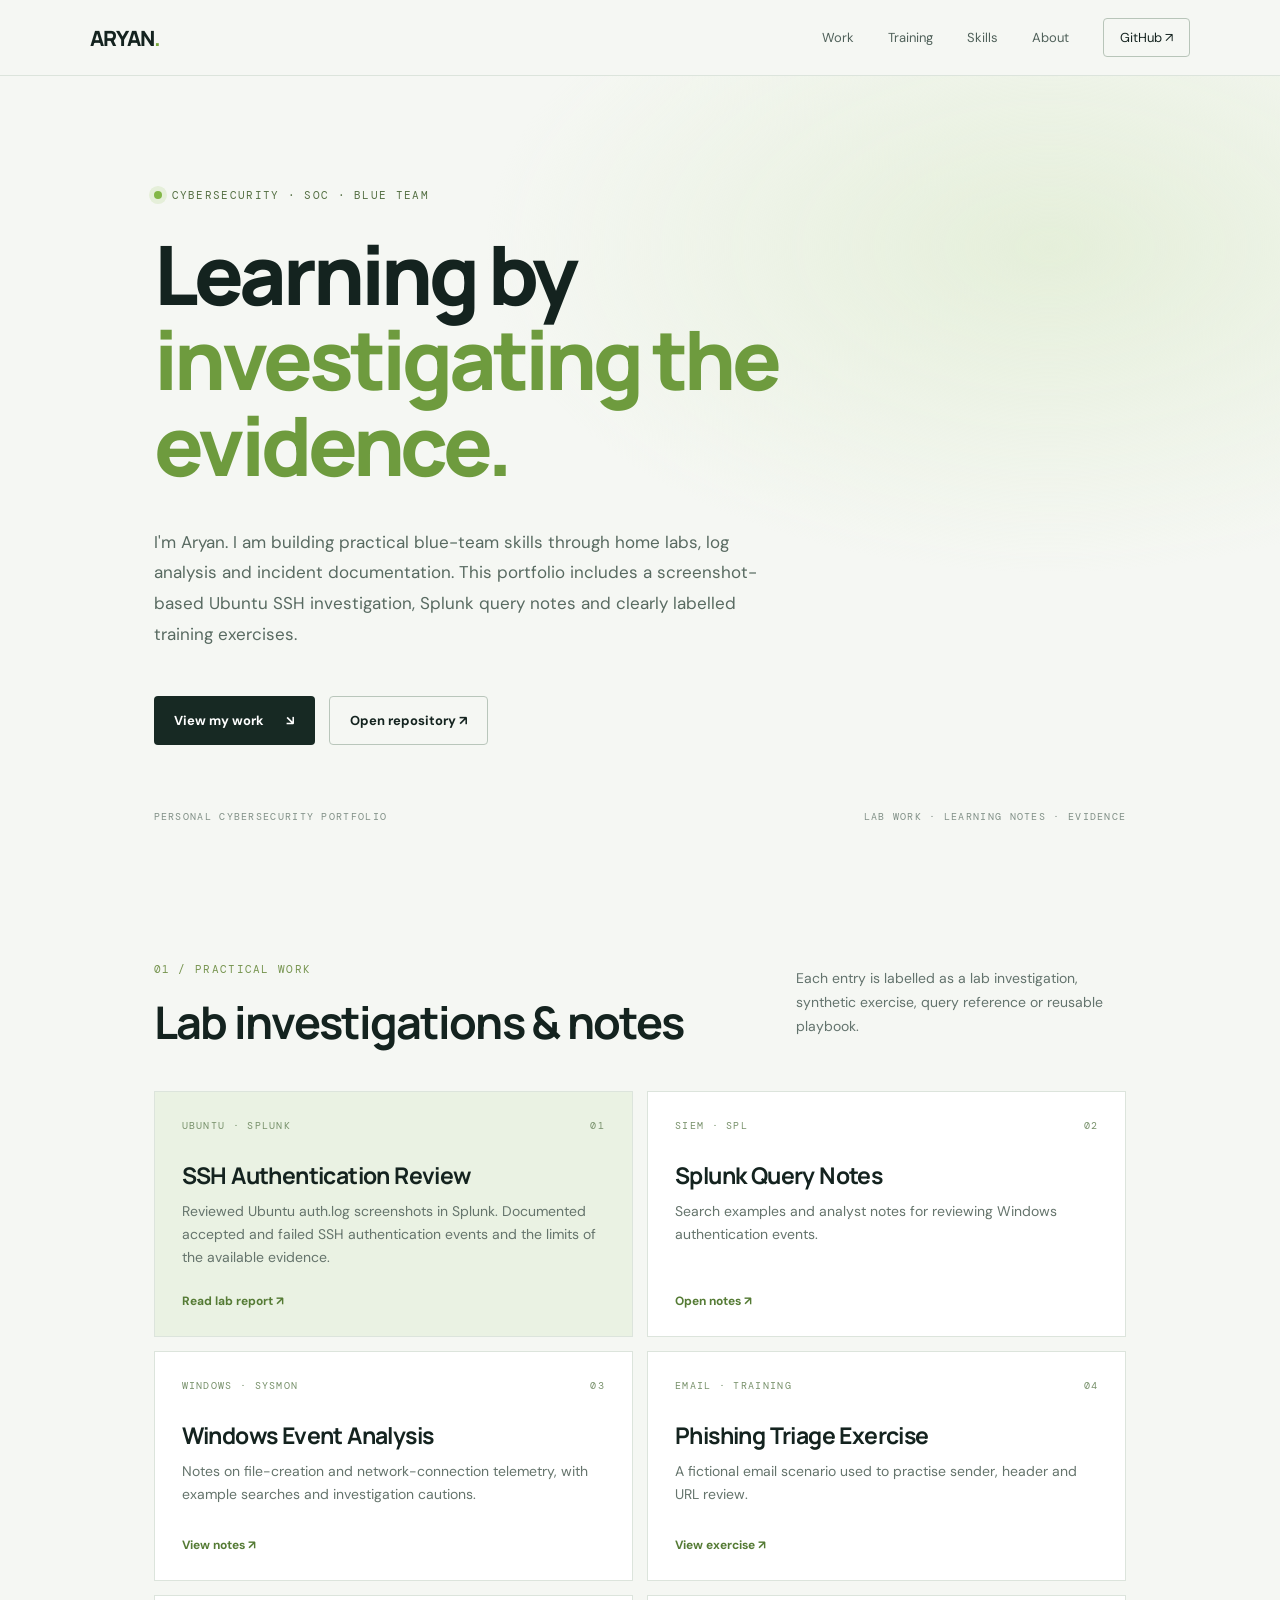
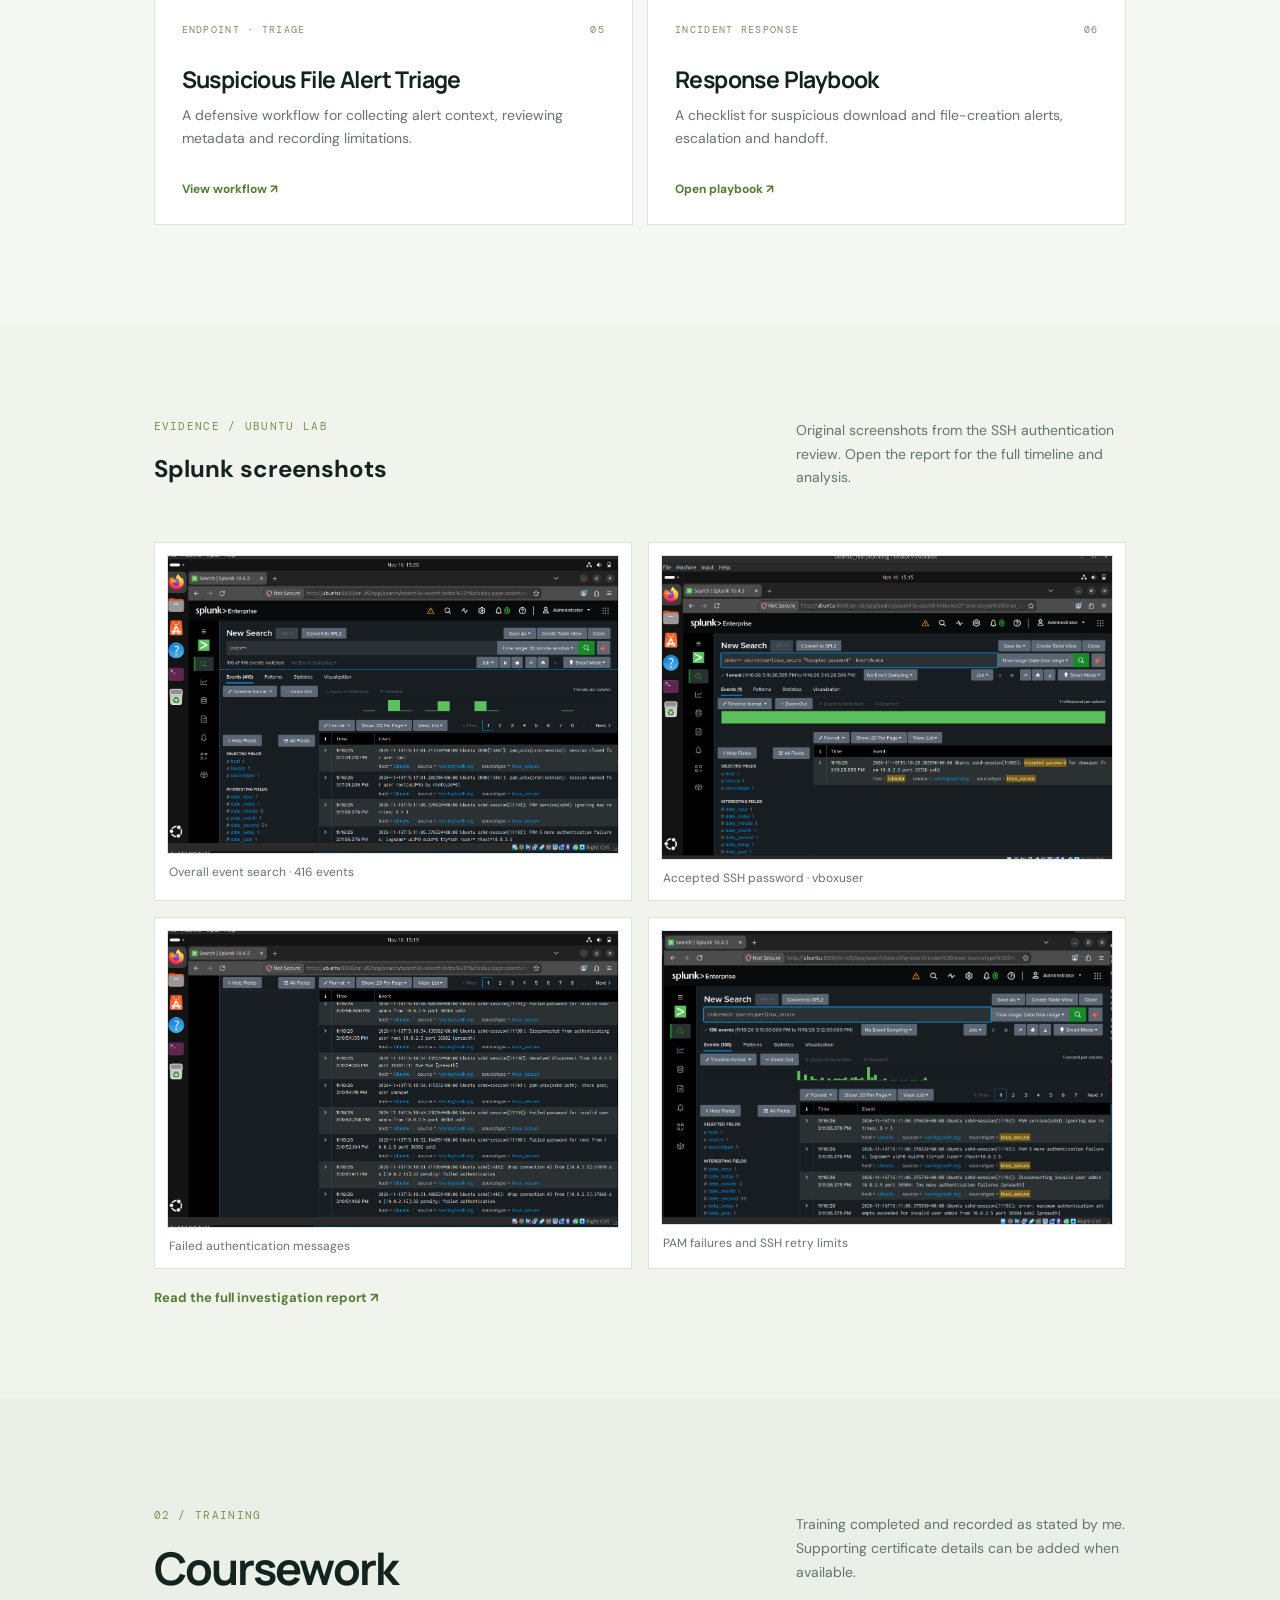
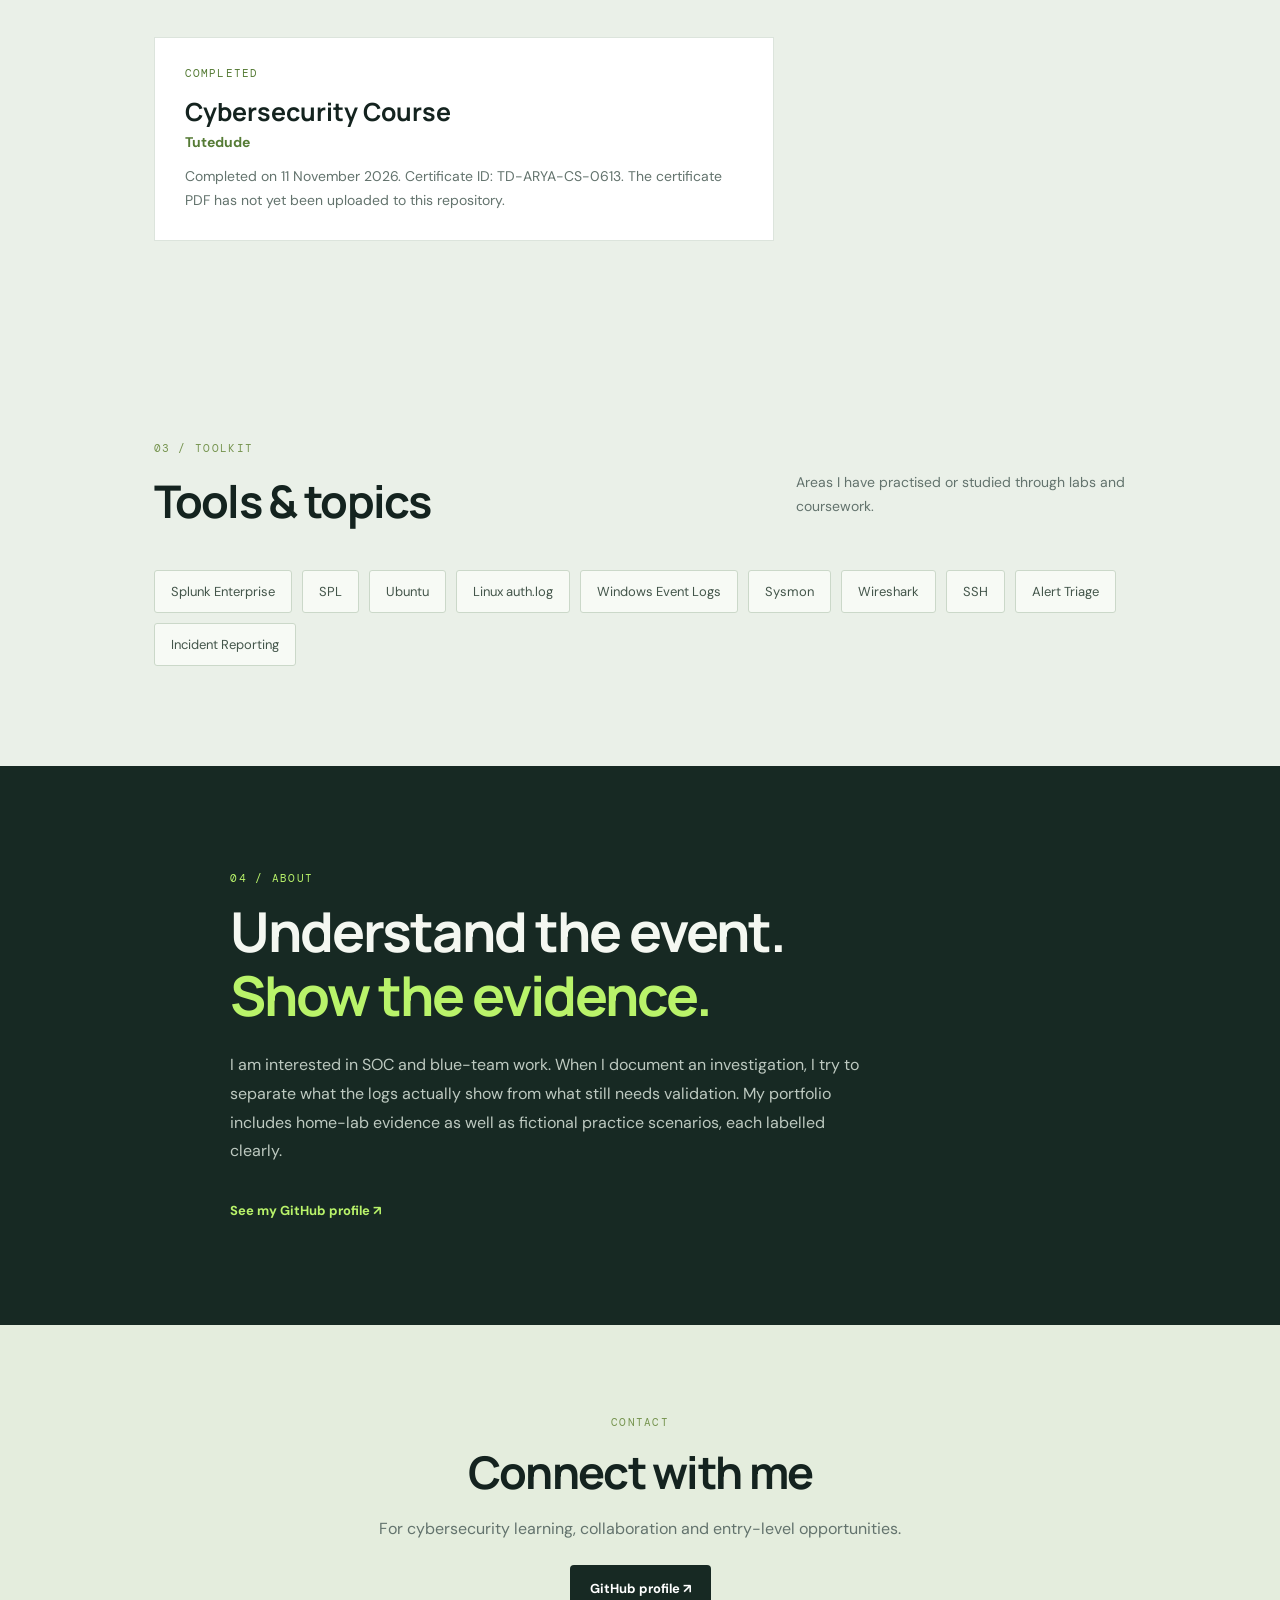
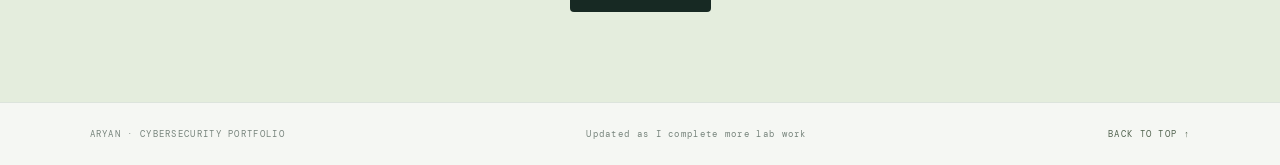
==== index.html @ 133bcec1 "Add Tutedude certificate completion date and ID to portfolio" ====
<!doctype html>
<html lang="en">
<head>
  <meta charset="utf-8">
  <meta name="viewport" content="width=device-width, initial-scale=1">
  <meta name="description" content="Aryan's cybersecurity portfolio: SOC lab investigations, Splunk, Ubuntu authentication logs, Windows event analysis and incident response notes.">
  <title>Aryan | Cybersecurity & SOC Portfolio</title>
  <link rel="stylesheet" href="styles.css">
</head>
<body>
  <header class="topbar">
    <a class="brand" href="#home">ARYAN<span>.</span></a>
    <nav aria-label="Main navigation">
      <a href="#work">Work</a>
      <a href="#training">Training</a>
      <a href="#skills">Skills</a>
      <a href="#about">About</a>
      <a class="nav-cta" href="https://github.com/sokhendearyan85-crypto">GitHub ↗</a>
    </nav>
  </header>
  <main>
    <section class="hero" id="home">
      <div class="eyebrow"><span class="pulse"></span> CYBERSECURITY · SOC · BLUE TEAM</div>
      <h1>Learning by<br><em>investigating the evidence.</em></h1>
      <p class="intro">I'm Aryan. I am building practical blue-team skills through home labs, log analysis and incident documentation. This portfolio includes a screenshot-based Ubuntu SSH investigation, Splunk query notes and clearly labelled training exercises.</p>
      <div class="actions">
        <a class="button primary" href="#work">View my work <span>↘</span></a>
        <a class="button secondary" href="https://github.com/sokhendearyan85-crypto/SOC-Analyst-Portfolio">Open repository ↗</a>
      </div>
      <div class="hero-foot"><span>PERSONAL CYBERSECURITY PORTFOLIO</span><span>LAB WORK · LEARNING NOTES · EVIDENCE</span></div>
    </section>

    <section class="section" id="work">
      <div class="section-head"><div><div class="kicker">01 / PRACTICAL WORK</div><h2>Lab investigations & notes</h2></div><p>Each entry is labelled as a lab investigation, synthetic exercise, query reference or reusable playbook.</p></div>
      <div class="project-grid">
        <a class="project featured" href="https://github.com/sokhendearyan85-crypto/SOC-Analyst-Portfolio/blob/main/incident-reports/ubuntu-ssh-authentication-review.md">
          <div class="project-meta"><span>UBUNTU · SPLUNK</span><span>01</span></div>
          <h3>SSH Authentication Review</h3>
          <p>Reviewed Ubuntu auth.log screenshots in Splunk. Documented accepted and failed SSH authentication events and the limits of the available evidence.</p>
          <span class="project-link">Read lab report ↗</span>
        </a>
        <a class="project" href="https://github.com/sokhendearyan85-crypto/SOC-Analyst-Portfolio/tree/main/splunk-investigations">
          <div class="project-meta"><span>SIEM · SPL</span><span>02</span></div>
          <h3>Splunk Query Notes</h3>
          <p>Search examples and analyst notes for reviewing Windows authentication events.</p>
          <span class="project-link">Open notes ↗</span>
        </a>
        <a class="project" href="https://github.com/sokhendearyan85-crypto/SOC-Analyst-Portfolio/tree/main/windows-event-analysis">
          <div class="project-meta"><span>WINDOWS · SYSMON</span><span>03</span></div>
          <h3>Windows Event Analysis</h3>
          <p>Notes on file-creation and network-connection telemetry, with example searches and investigation cautions.</p>
          <span class="project-link">View notes ↗</span>
        </a>
        <a class="project" href="https://github.com/sokhendearyan85-crypto/SOC-Analyst-Portfolio/tree/main/phishing-analysis">
          <div class="project-meta"><span>EMAIL · TRAINING</span><span>04</span></div>
          <h3>Phishing Triage Exercise</h3>
          <p>A fictional email scenario used to practise sender, header and URL review.</p>
          <span class="project-link">View exercise ↗</span>
        </a>
        <a class="project" href="https://github.com/sokhendearyan85-crypto/SOC-Analyst-Portfolio/tree/main/malware-analysis">
          <div class="project-meta"><span>ENDPOINT · TRIAGE</span><span>05</span></div>
          <h3>Suspicious File Alert Triage</h3>
          <p>A defensive workflow for collecting alert context, reviewing metadata and recording limitations.</p>
          <span class="project-link">View workflow ↗</span>
        </a>
        <a class="project" href="https://github.com/sokhendearyan85-crypto/SOC-Analyst-Portfolio/tree/main/playbooks">
          <div class="project-meta"><span>INCIDENT RESPONSE</span><span>06</span></div>
          <h3>Response Playbook</h3>
          <p>A checklist for suspicious download and file-creation alerts, escalation and handoff.</p>
          <span class="project-link">Open playbook ↗</span>
        </a>
      </div>
    </section>


    <section class="evidence-section">
      <div class="section-head"><div><div class="kicker">EVIDENCE / UBUNTU LAB</div><h2>Splunk screenshots</h2></div><p>Original screenshots from the SSH authentication review. Open the report for the full timeline and analysis.</p></div>
      <div class="evidence-grid">
        <figure><img src="incident-reports/Accepted%281%29.png" alt="Splunk search showing 416 matching Ubuntu authentication events"><figcaption>Overall event search · 416 events</figcaption></figure>
        <figure><img src="incident-reports/Accepted_Pass.png" alt="Splunk result showing accepted SSH password for vboxuser"><figcaption>Accepted SSH password · vboxuser</figcaption></figure>
        <figure><img src="incident-reports/Rejected%281%29.png" alt="Splunk events showing failed SSH authentication attempts"><figcaption>Failed authentication messages</figcaption></figure>
        <figure><img src="incident-reports/Rejected_Pass.png" alt="Splunk results showing PAM failures and SSH retry-limit messages"><figcaption>PAM failures and SSH retry limits</figcaption></figure>
      </div>
      <p class="evidence-note"><a href="https://github.com/sokhendearyan85-crypto/SOC-Analyst-Portfolio/blob/main/incident-reports/ubuntu-ssh-authentication-review.md">Read the full investigation report ↗</a></p>
    </section>
    <section class="skills-section" id="training">
      <div class="section-head"><div><div class="kicker">02 / TRAINING</div><h2>Coursework</h2></div><p>Training completed and recorded as stated by me. Supporting certificate details can be added when available.</p></div>
      <div class="training-card">
        <div class="training-label">COMPLETED</div>
        <h3>Cybersecurity Course</h3>
        <p class="training-provider">Tutedude</p>
        <p>Completed on 11 November 2026. Certificate ID: TD-ARYA-CS-0613. The certificate PDF has not yet been uploaded to this repository.</p>
      </div>
    </section>

    <section class="skills-section" id="skills">
      <div class="section-head"><div><div class="kicker">03 / TOOLKIT</div><h2>Tools & topics</h2></div><p>Areas I have practised or studied through labs and coursework.</p></div>
      <div class="skill-list"><span>Splunk Enterprise</span><span>SPL</span><span>Ubuntu</span><span>Linux auth.log</span><span>Windows Event Logs</span><span>Sysmon</span><span>Wireshark</span><span>SSH</span><span>Alert Triage</span><span>Incident Reporting</span></div>
    </section>

    <section class="about" id="about">
      <div class="kicker">04 / ABOUT</div>
      <h2>Understand the event.<br><em>Show the evidence.</em></h2>
      <p>I am interested in SOC and blue-team work. When I document an investigation, I try to separate what the logs actually show from what still needs validation. My portfolio includes home-lab evidence as well as fictional practice scenarios, each labelled clearly.</p>
      <a class="text-link" href="https://github.com/sokhendearyan85-crypto">See my GitHub profile ↗</a>
    </section>
    <section class="contact">
      <div class="kicker">CONTACT</div>
      <h2>Connect with me</h2>
      <p>For cybersecurity learning, collaboration and entry-level opportunities.</p>
      <a class="button primary" href="https://github.com/sokhendearyan85-crypto">GitHub profile ↗</a>
    </section>
  </main>
  <footer><span>ARYAN · CYBERSECURITY PORTFOLIO</span><span>Updated as I complete more lab work</span><a href="#home">BACK TO TOP ↑</a></footer>
</body>
</html>
---- styles.css ----
@import url('https://fonts.googleapis.com/css2?family=DM+Mono:wght@400;500&family=DM+Sans:wght@400;500;600;700&family=Manrope:wght@400;500;600;700;800&display=swap');
:root{--ink:#14231f;--muted:#63736d;--paper:#f5f7f3;--green:#b9f36a;--line:#dce4dc;--dark:#172923}
*{box-sizing:border-box}html{scroll-behavior:smooth}body{margin:0;background:var(--paper);color:var(--ink);font-family:'DM Sans',sans-serif}a{color:inherit;text-decoration:none}.topbar{height:76px;padding:0 7vw;display:flex;align-items:center;justify-content:space-between;border-bottom:1px solid var(--line)}.brand{font:800 21px Manrope,sans-serif;letter-spacing:-1px}.brand span{color:#79a93e}.topbar nav{display:flex;align-items:center;gap:34px;font-size:13px;color:#50615a}.topbar nav a:hover,.text-link:hover{color:#67952e}.nav-cta{border:1px solid #b8c5b9;padding:10px 16px;border-radius:4px;color:var(--ink)!important}.hero{padding:112px 12vw 30px;min-height:590px;background:radial-gradient(ellipse at 82% 22%,#e5efda 0,transparent 38%),var(--paper);display:flex;flex-direction:column;align-items:flex-start}.eyebrow,.kicker,.hero-foot,.project-meta,footer{font:11px 'DM Mono',monospace;letter-spacing:1.3px}.eyebrow{display:flex;align-items:center;gap:10px;color:#557044}.pulse{width:8px;height:8px;border-radius:50%;background:#83b747;box-shadow:0 0 0 5px #e5efd9}.hero h1{font:800 clamp(46px,7vw,82px)/1.04 Manrope,sans-serif;letter-spacing:-4px;margin:30px 0 22px;max-width:900px}.hero h1 em,.about h2 em{font-style:normal;color:#6e9b3e}.intro{max-width:630px;font-size:17px;line-height:1.8;color:#586a61}.actions{display:flex;gap:14px;margin-top:30px}.button{display:inline-flex;gap:22px;align-items:center;padding:15px 20px;border-radius:4px;font-size:13px;font-weight:700}.primary{background:var(--dark);color:white}.primary:hover{background:#2a4439}.secondary{border:1px solid #b9c6bb}.hero-foot{width:100%;margin-top:auto;padding-top:65px;display:flex;justify-content:space-between;color:#819087;font-size:10px}.section,.skills-section{padding:100px 12vw}.section-head{display:flex;justify-content:space-between;align-items:end;gap:40px;margin-bottom:38px}.kicker{color:#76944f;margin-bottom:15px}.section h2,.skills-section h2,.contact h2{font:700 clamp(30px,4vw,45px) Manrope,sans-serif;letter-spacing:-1.7px;margin:0}.section-head>p{max-width:330px;color:var(--muted);line-height:1.7;font-size:14px}.project-grid{display:grid;grid-template-columns:repeat(2,minmax(0,1fr));gap:14px}.project{min-height:230px;padding:27px;background:#fff;border:1px solid var(--line);display:flex;flex-direction:column;transition:transform .2s,border-color .2s}.project:hover{transform:translateY(-4px);border-color:#a8c48e}.project.featured{background:#eaf2e3}.project-meta{display:flex;justify-content:space-between;color:#78916b;font-size:10px}.project h3{font:700 23px Manrope,sans-serif;letter-spacing:-.6px;margin:27px 0 9px}.project p{font-size:14px;line-height:1.65;color:#65746c;max-width:450px;margin:0 0 24px}.project-link{margin-top:auto;font-size:12px;font-weight:700;color:#557b35}.skills-section{background:#eaf0e8}.skill-list{display:flex;flex-wrap:wrap;gap:10px;margin-top:35px}.skill-list span{padding:12px 16px;border:1px solid #cbd8c9;border-radius:3px;background:#f7faf5;font-size:13px;color:#43554a}.about{padding:105px 18vw;background:var(--dark);color:#f4f7f1}.about .kicker{color:var(--green)}.about h2{font:700 clamp(34px,5vw,55px)/1.15 Manrope,sans-serif;letter-spacing:-2px;margin:0 0 24px}.about h2 em{color:var(--green)}.about p{max-width:650px;color:#bdc9c0;font-size:16px;line-height:1.8}.text-link{display:inline-block;margin-top:20px;color:var(--green);font-size:13px;font-weight:700}.contact{text-align:center;padding:90px 20px;background:#e4eddd}.contact p{color:var(--muted);margin:15px 0 26px}.contact .kicker{margin-bottom:12px}footer{padding:25px 7vw;display:flex;justify-content:space-between;color:#77847c;font-size:9px;border-top:1px solid var(--line)}footer a{color:#52634f}@media(max-width:700px){.topbar{padding:0 5vw}.topbar nav{gap:13px;font-size:11px}.topbar nav a:nth-child(2),.topbar nav a:nth-child(3){display:none}.hero{padding:85px 7vw 25px;min-height:600px}.hero h1{letter-spacing:-2px}.intro{font-size:15px}.hero-foot{font-size:8px;gap:12px}.section,.skills-section{padding:75px 7vw}.section-head{display:block}.section-head>p{margin-top:15px}.project-grid{grid-template-columns:1fr}.about{padding:80px 8vw}footer{padding:22px 5vw;gap:12px;flex-wrap:wrap}}
/* Training card */
.training-card{max-width:620px;background:#fff;border:1px solid var(--line);padding:28px 30px;margin-top:32px}.training-label{font:11px 'DM Mono',monospace;letter-spacing:1.2px;color:#557b35}.training-card h3{font:700 25px Manrope,sans-serif;margin:14px 0 4px}.training-provider{font-size:14px;font-weight:700;color:#557b35;margin:0 0 14px}.training-card p:last-child{font-size:14px;line-height:1.7;color:var(--muted);margin-bottom:0}

.evidence-section{padding:80px 12vw;background:#f0f4ed}.evidence-grid{display:grid;grid-template-columns:repeat(2,minmax(0,1fr));gap:16px}.evidence-grid figure{margin:0;padding:12px;background:#fff;border:1px solid var(--line)}.evidence-grid img{display:block;width:100%;height:auto;border:1px solid #e1e5df}.evidence-grid figcaption{font-size:12px;color:var(--muted);padding:10px 2px 2px}.evidence-note{margin-top:20px;font-size:13px;font-weight:700;color:#557b35}.evidence-note a:hover{text-decoration:underline}@media(max-width:700px){.evidence-section{padding:70px 7vw}.evidence-grid{grid-template-columns:1fr}}
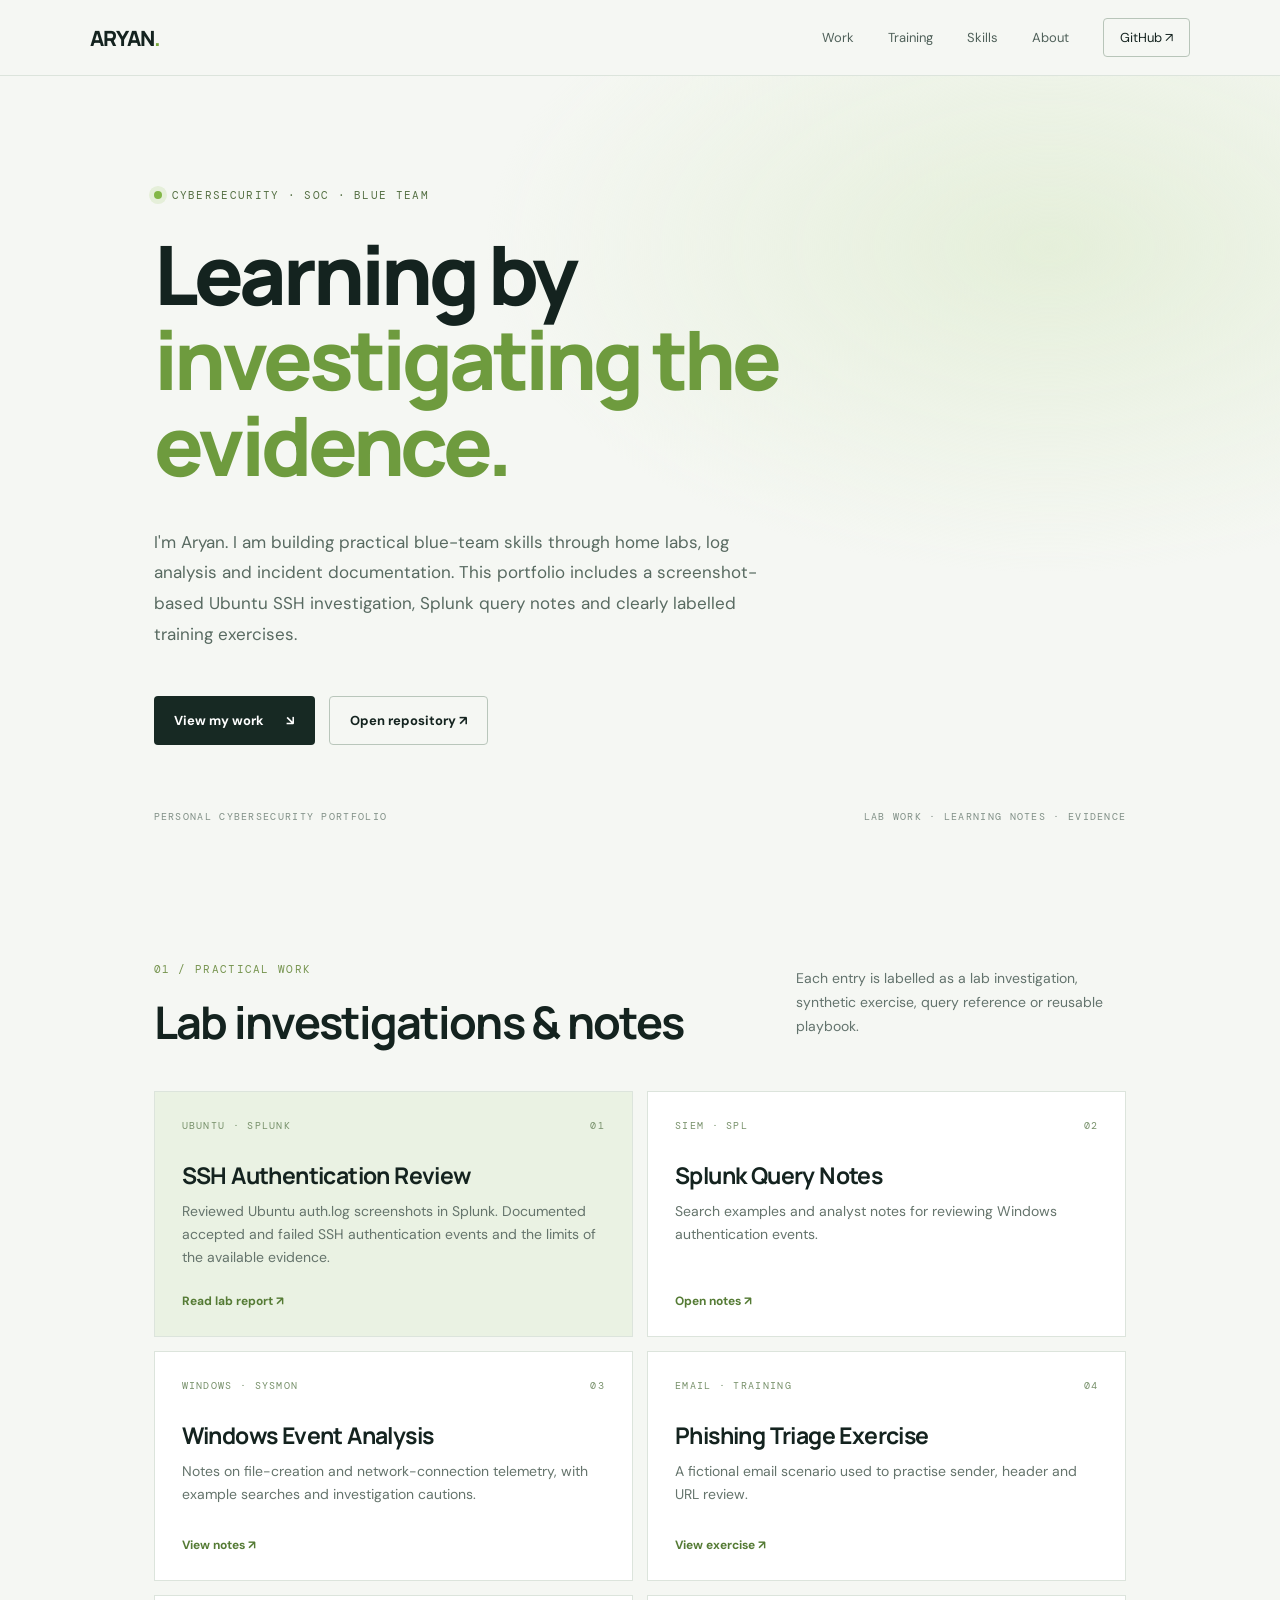
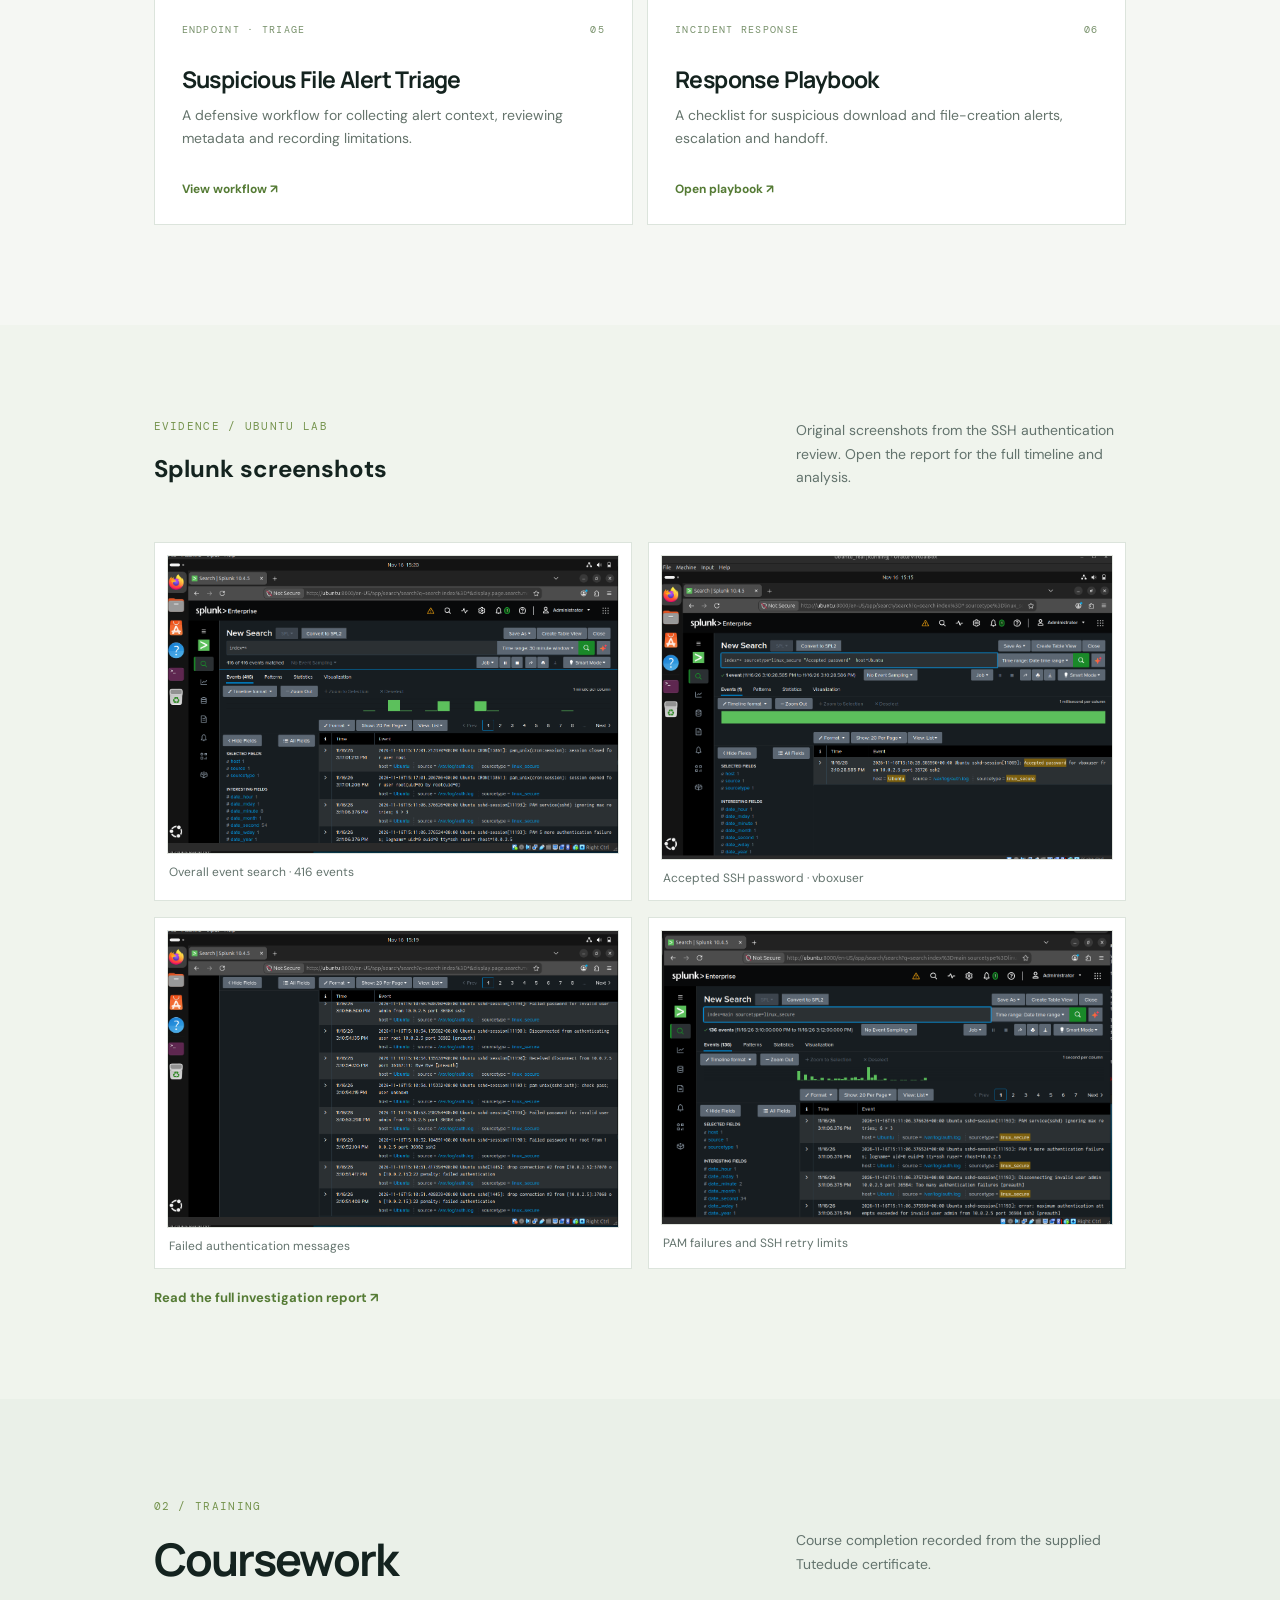
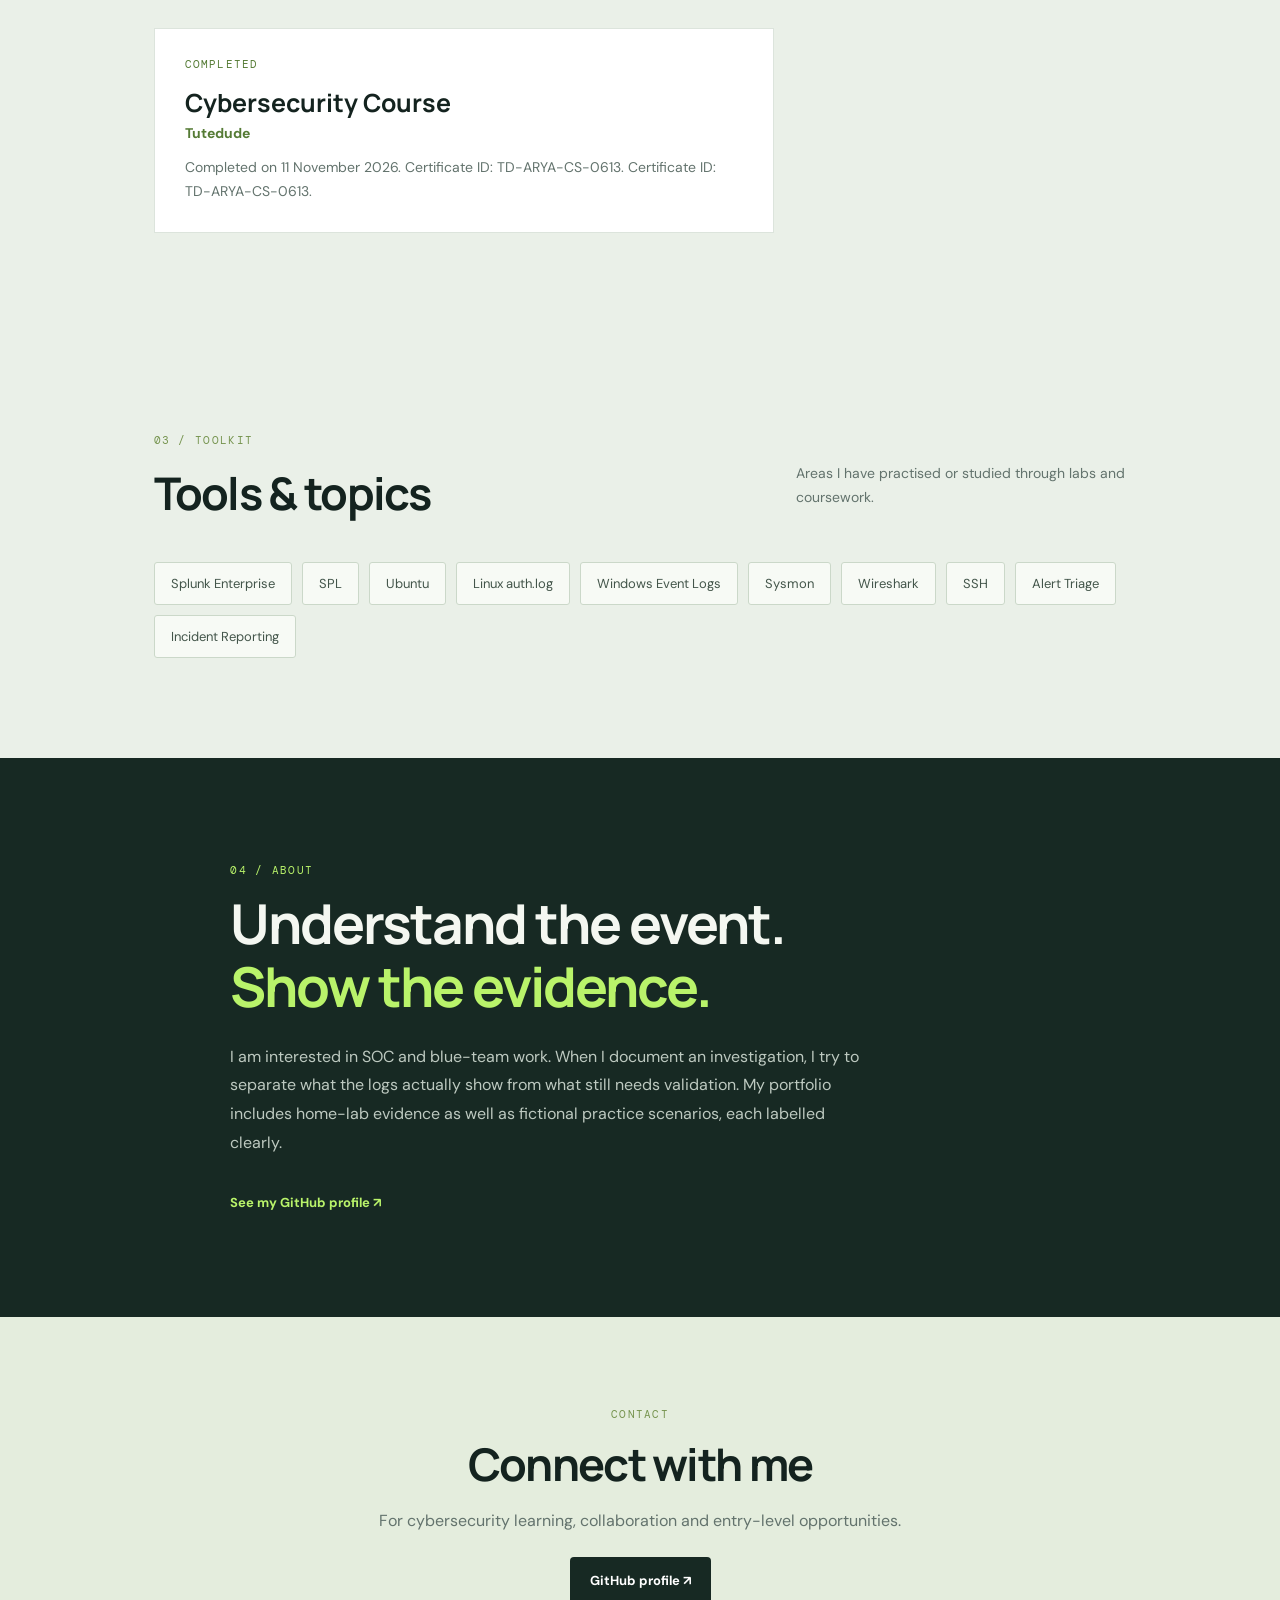
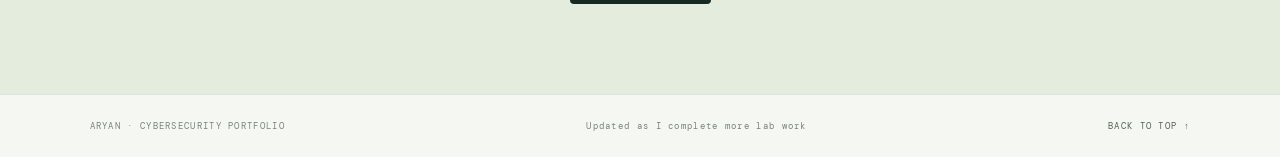
==== commit f340ea02: "Update portfolio training certificate details" ====
--- a/index.html
+++ b/index.html
@@ -84,12 +84,12 @@
       <p class="evidence-note"><a href="https://github.com/sokhendearyan85-crypto/SOC-Analyst-Portfolio/blob/main/incident-reports/ubuntu-ssh-authentication-review.md">Read the full investigation report ↗</a></p>
     </section>
     <section class="skills-section" id="training">
-      <div class="section-head"><div><div class="kicker">02 / TRAINING</div><h2>Coursework</h2></div><p>Training completed and recorded as stated by me. Supporting certificate details can be added when available.</p></div>
+      <div class="section-head"><div><div class="kicker">02 / TRAINING</div><h2>Coursework</h2></div><p>Course completion recorded from the supplied Tutedude certificate.</p></div>
       <div class="training-card">
         <div class="training-label">COMPLETED</div>
         <h3>Cybersecurity Course</h3>
         <p class="training-provider">Tutedude</p>
-        <p>Completed on 11 November 2026. Certificate ID: TD-ARYA-CS-0613. The certificate PDF has not yet been uploaded to this repository.</p>
+        <p>Completed on 11 November 2026. Certificate ID: TD-ARYA-CS-0613. Certificate ID: TD-ARYA-CS-0613.</p>
       </div>
     </section>
 
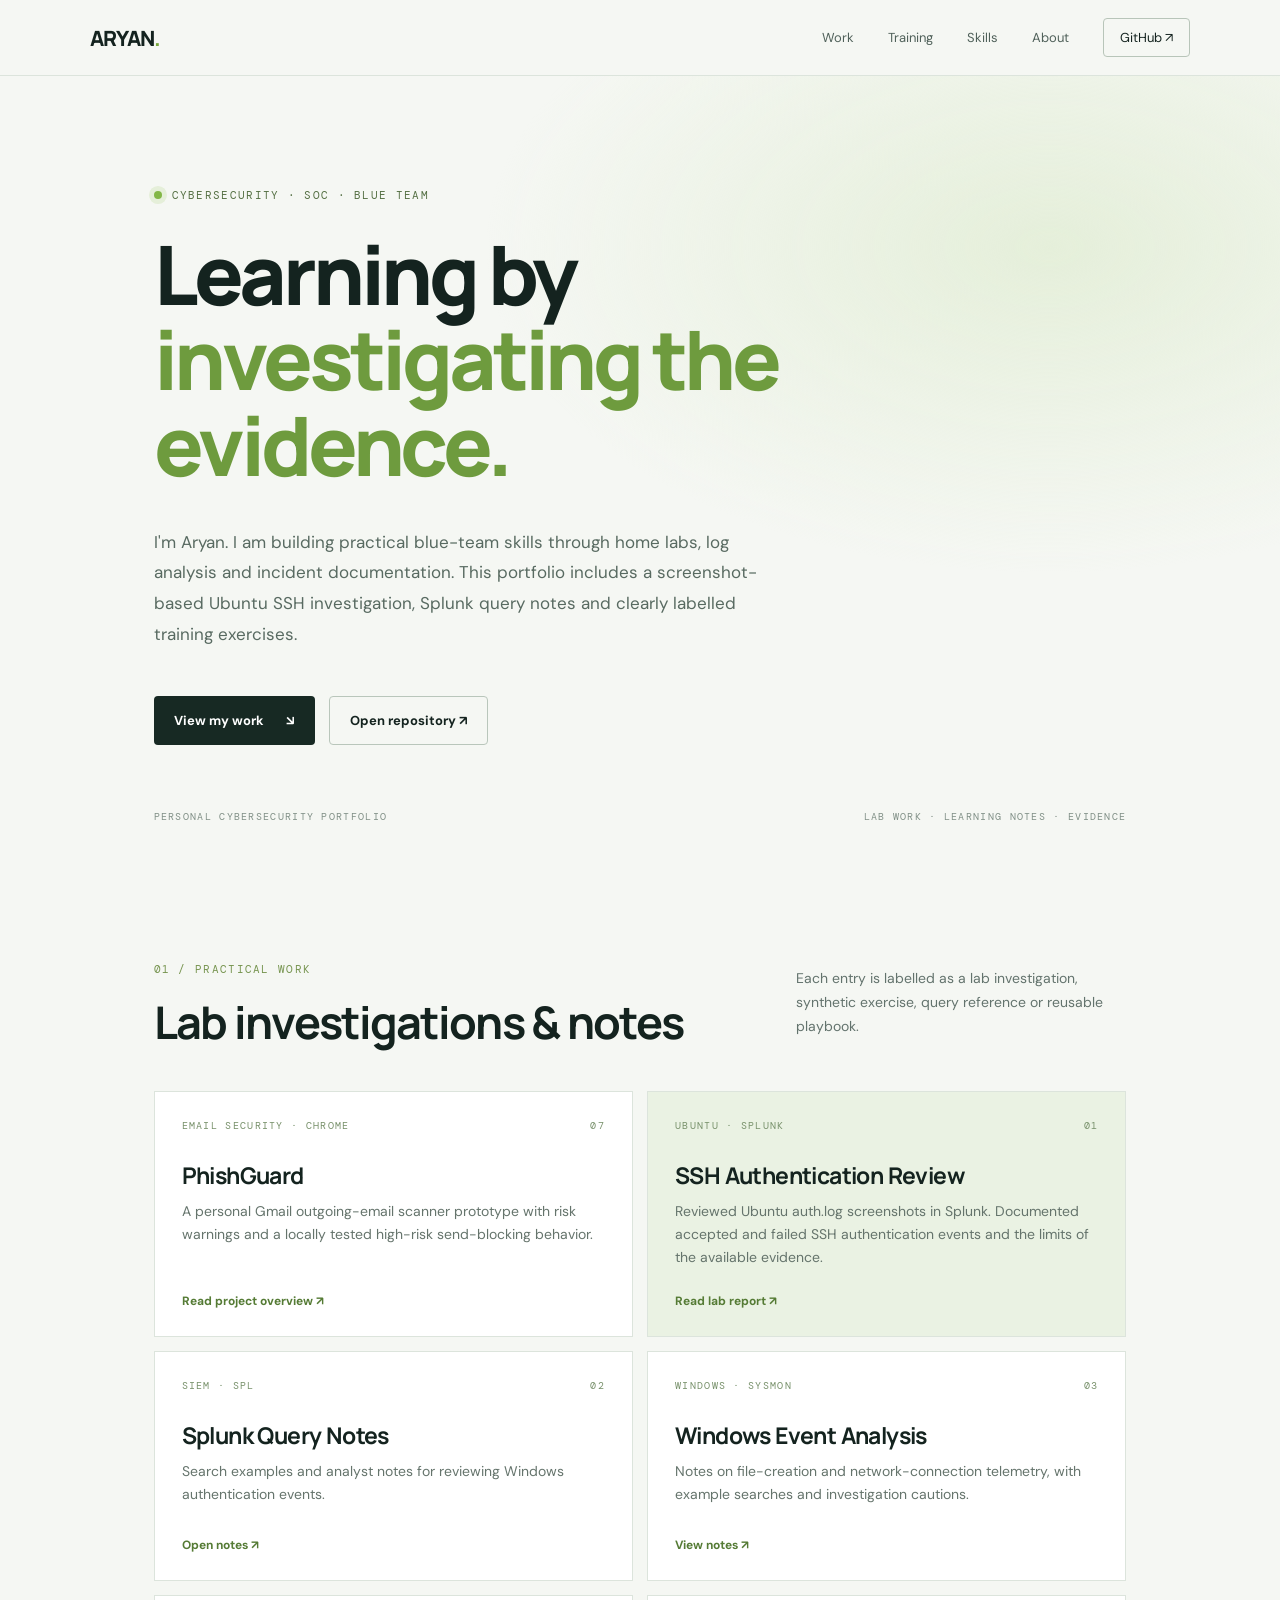
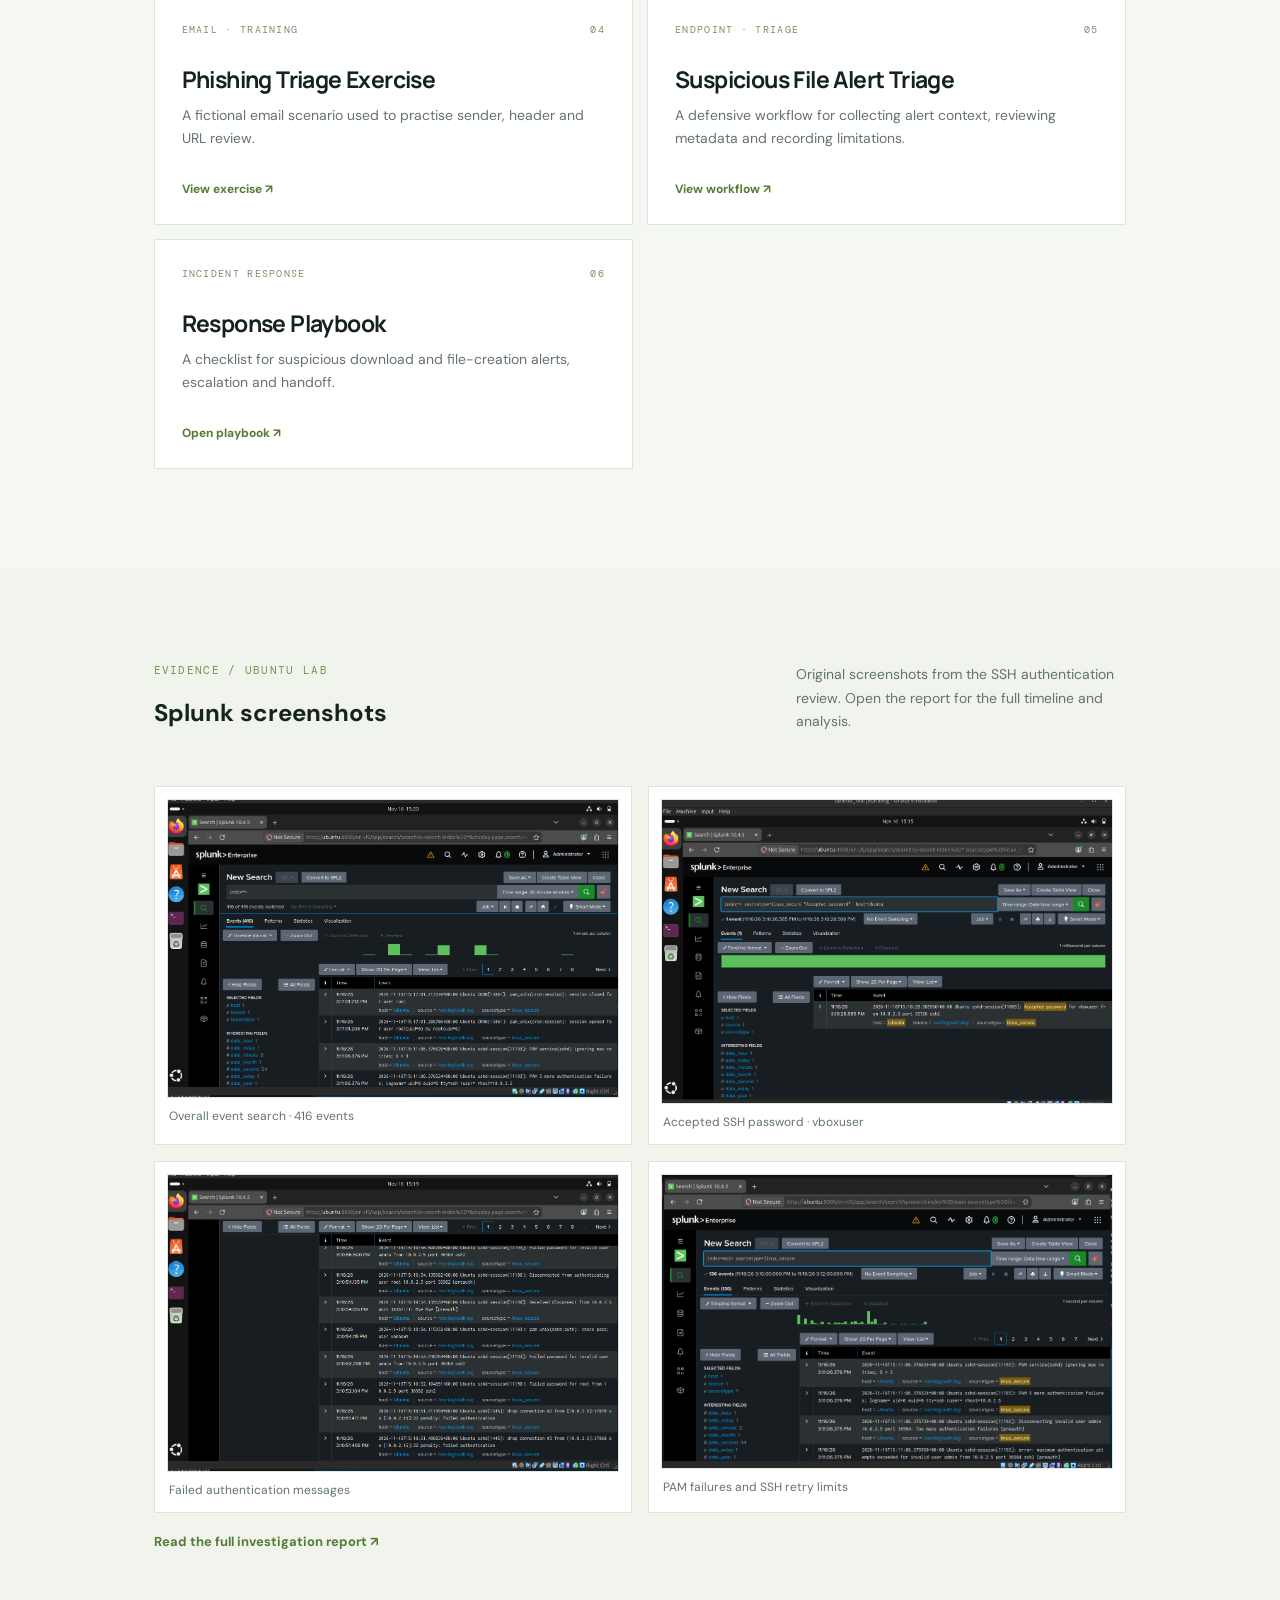
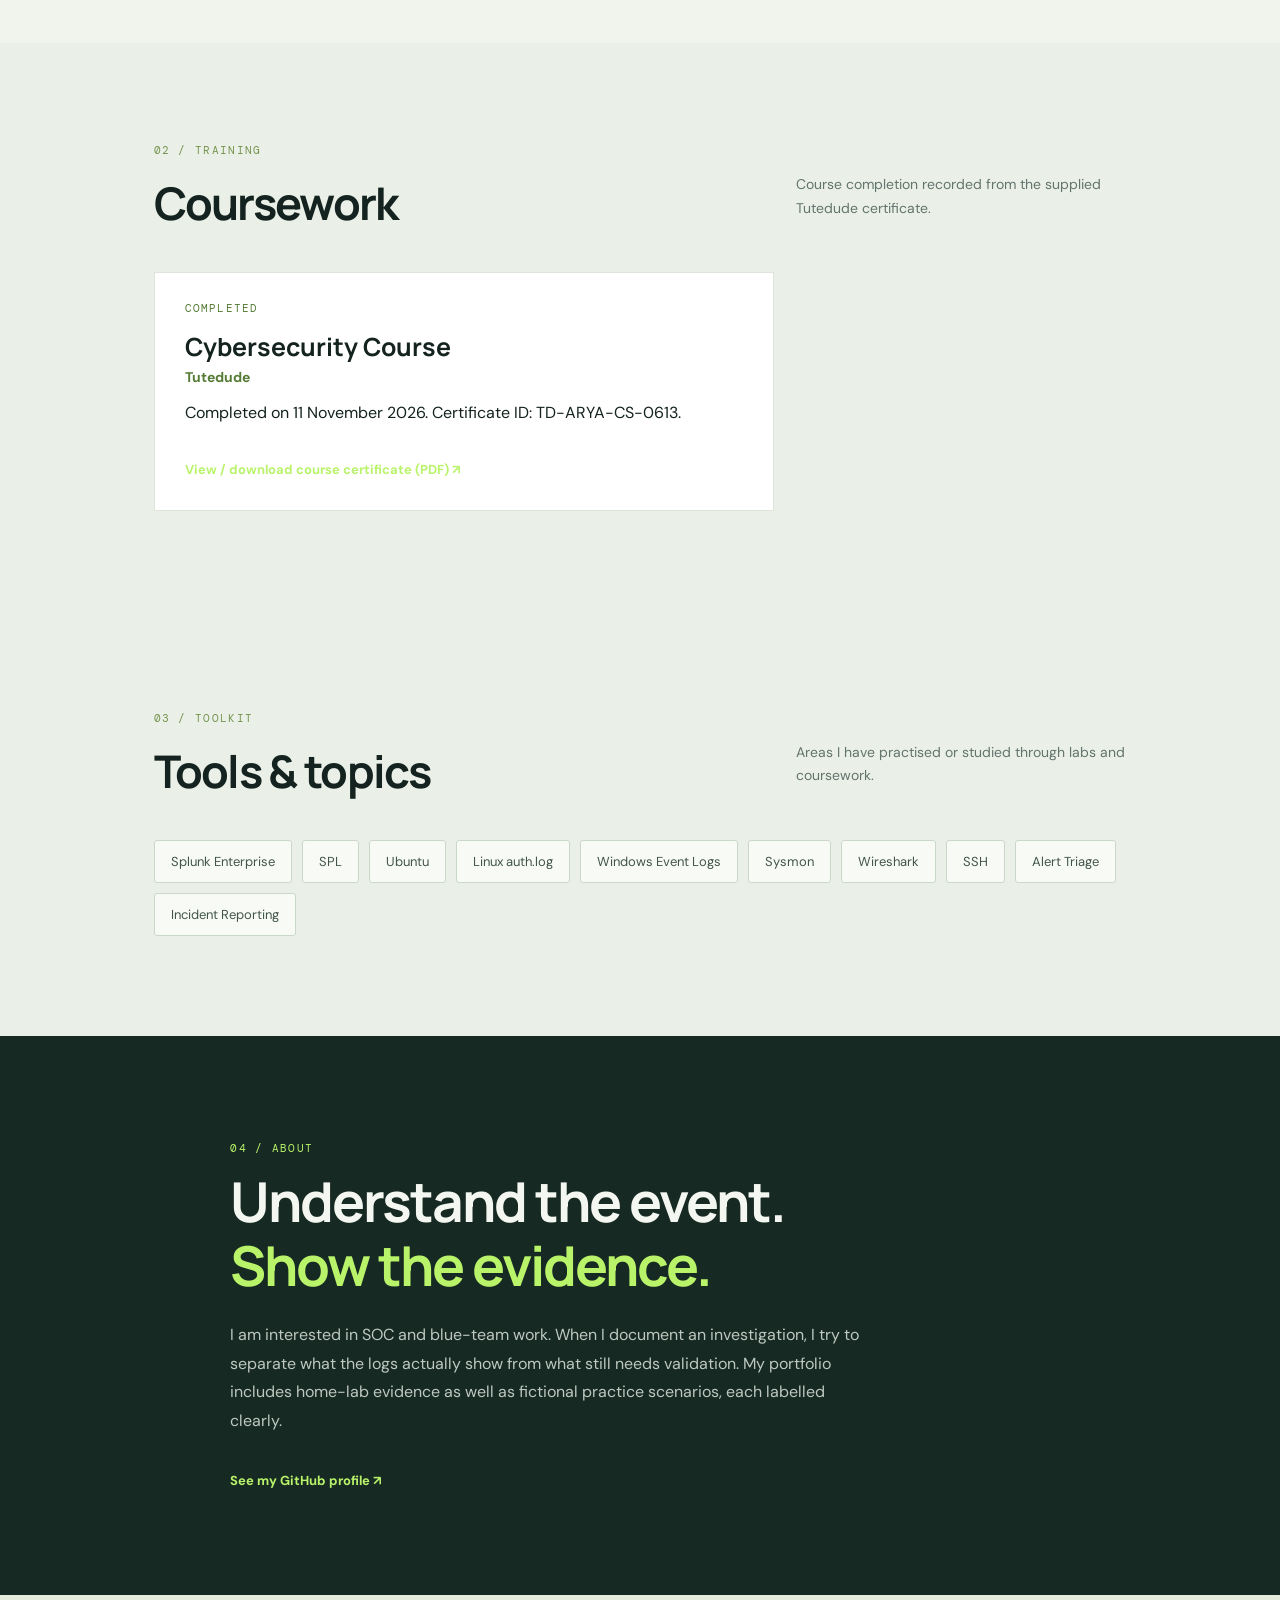
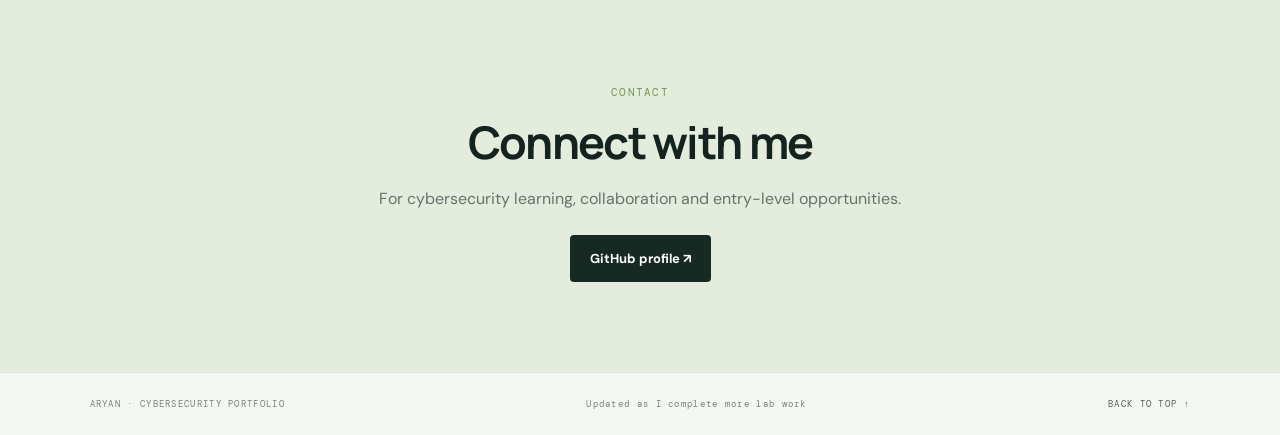
==== commit d590f691: "Polish portfolio project cards and certificate link" ====
--- a/index.html
+++ b/index.html
@@ -33,6 +33,12 @@
     <section class="section" id="work">
       <div class="section-head"><div><div class="kicker">01 / PRACTICAL WORK</div><h2>Lab investigations & notes</h2></div><p>Each entry is labelled as a lab investigation, synthetic exercise, query reference or reusable playbook.</p></div>
       <div class="project-grid">
+        <a class="project" href="https://github.com/sokhendearyan85-crypto/SOC-Analyst-Portfolio/tree/main/phishguard">
+          <div class="project-meta"><span>EMAIL SECURITY · CHROME</span><span>07</span></div>
+          <h3>PhishGuard</h3>
+          <p>A personal Gmail outgoing-email scanner prototype with risk warnings and a locally tested high-risk send-blocking behavior.</p>
+          <span class="project-link">Read project overview ↗</span>
+        </a>
         <a class="project featured" href="https://github.com/sokhendearyan85-crypto/SOC-Analyst-Portfolio/blob/main/incident-reports/ubuntu-ssh-authentication-review.md">
           <div class="project-meta"><span>UBUNTU · SPLUNK</span><span>01</span></div>
           <h3>SSH Authentication Review</h3>
@@ -89,7 +95,8 @@
         <div class="training-label">COMPLETED</div>
         <h3>Cybersecurity Course</h3>
         <p class="training-provider">Tutedude</p>
-        <p>Completed on 11 November 2026. Certificate ID: TD-ARYA-CS-0613. Certificate ID: TD-ARYA-CS-0613.</p>
+        <p>Completed on 11 November 2026. Certificate ID: TD-ARYA-CS-0613.</p>
+        <p><a class="text-link" href="training/certificate_TD-ARYA-CS-0613.pdf">View / download course certificate (PDF) ↗</a></p>
       </div>
     </section>
 
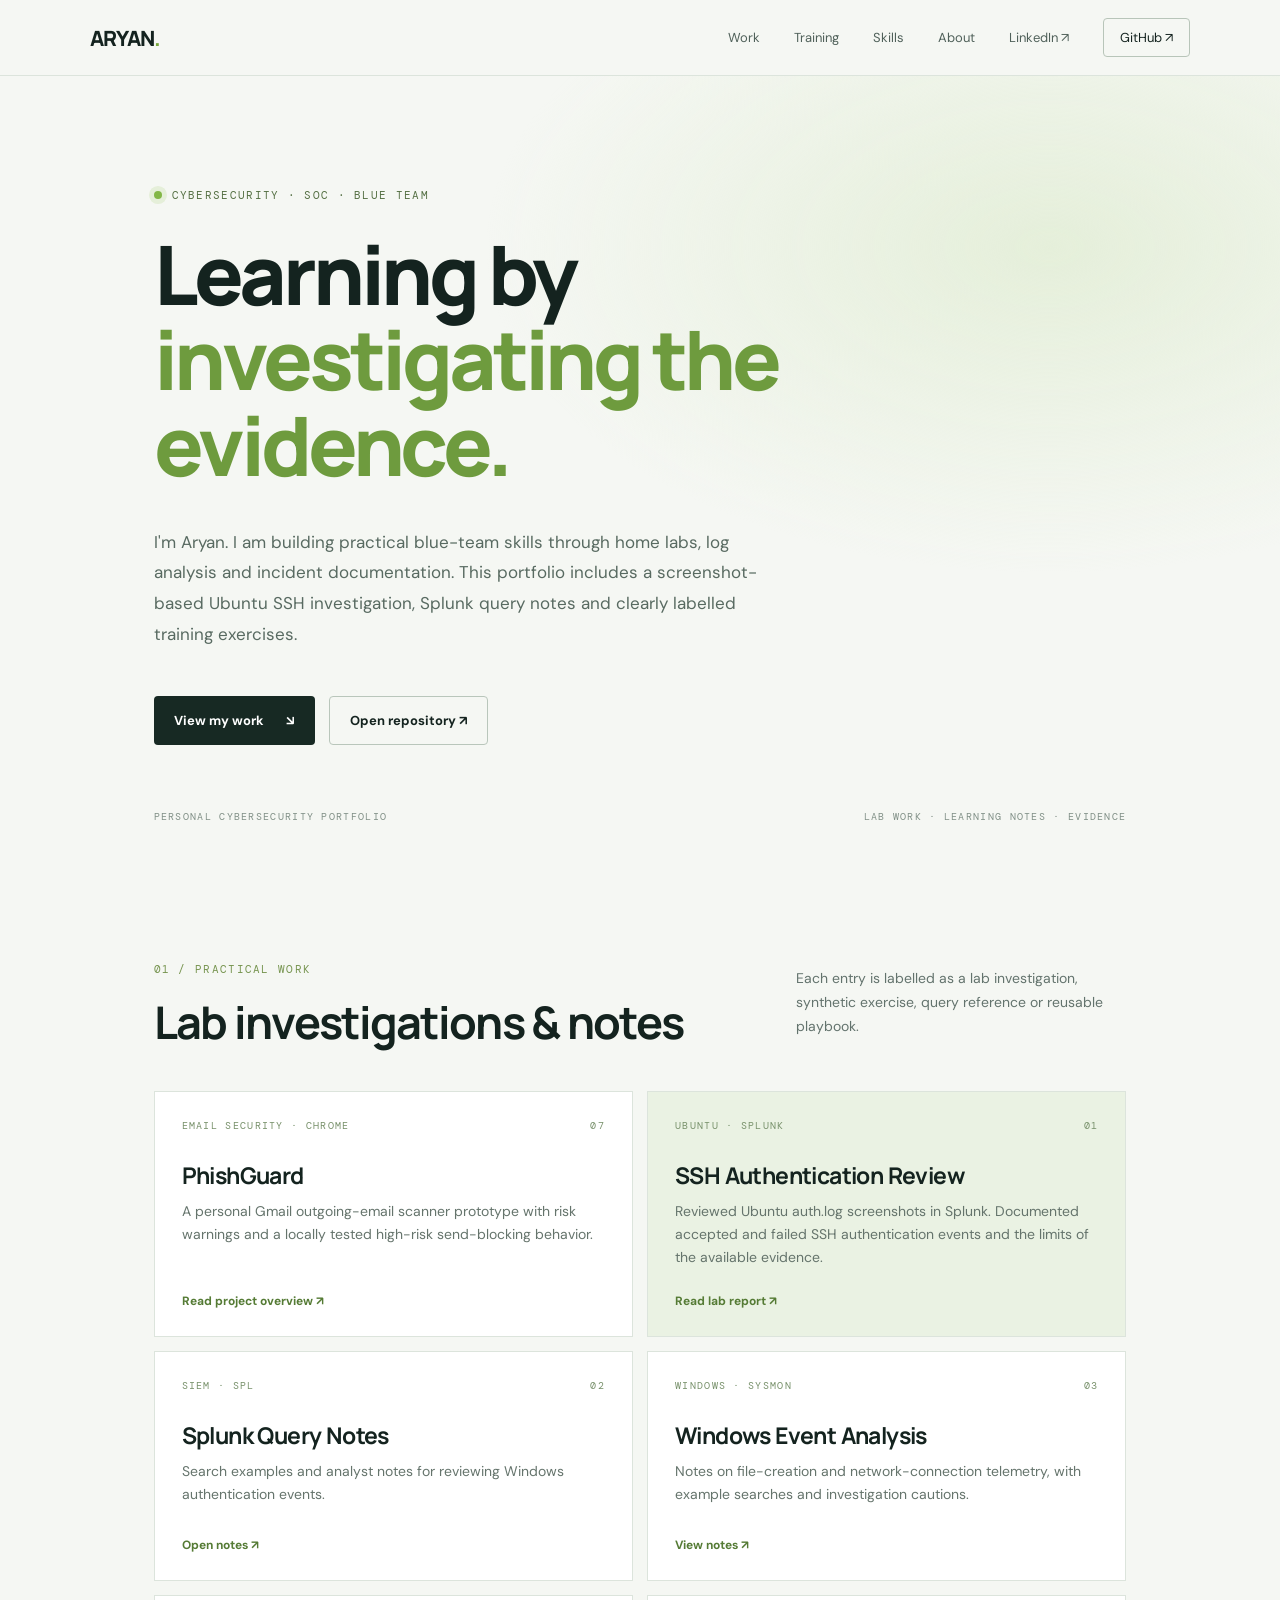
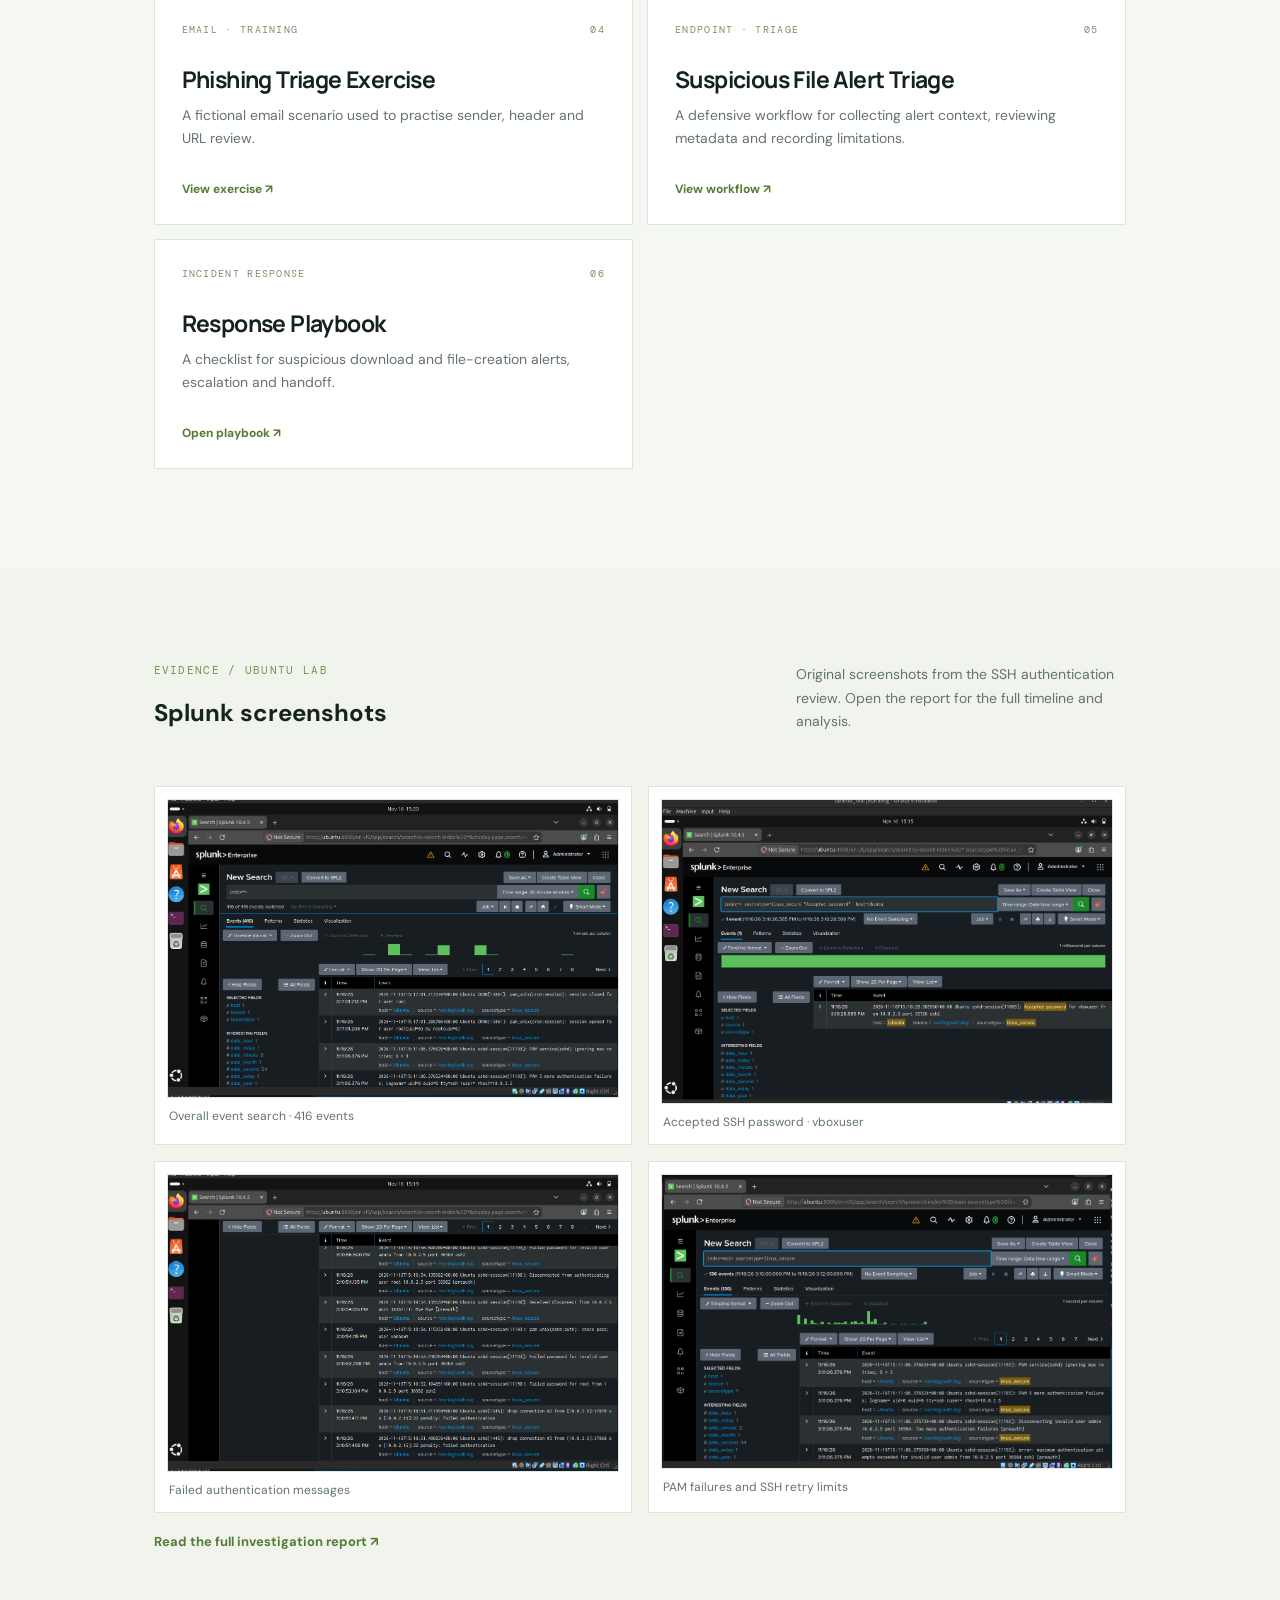
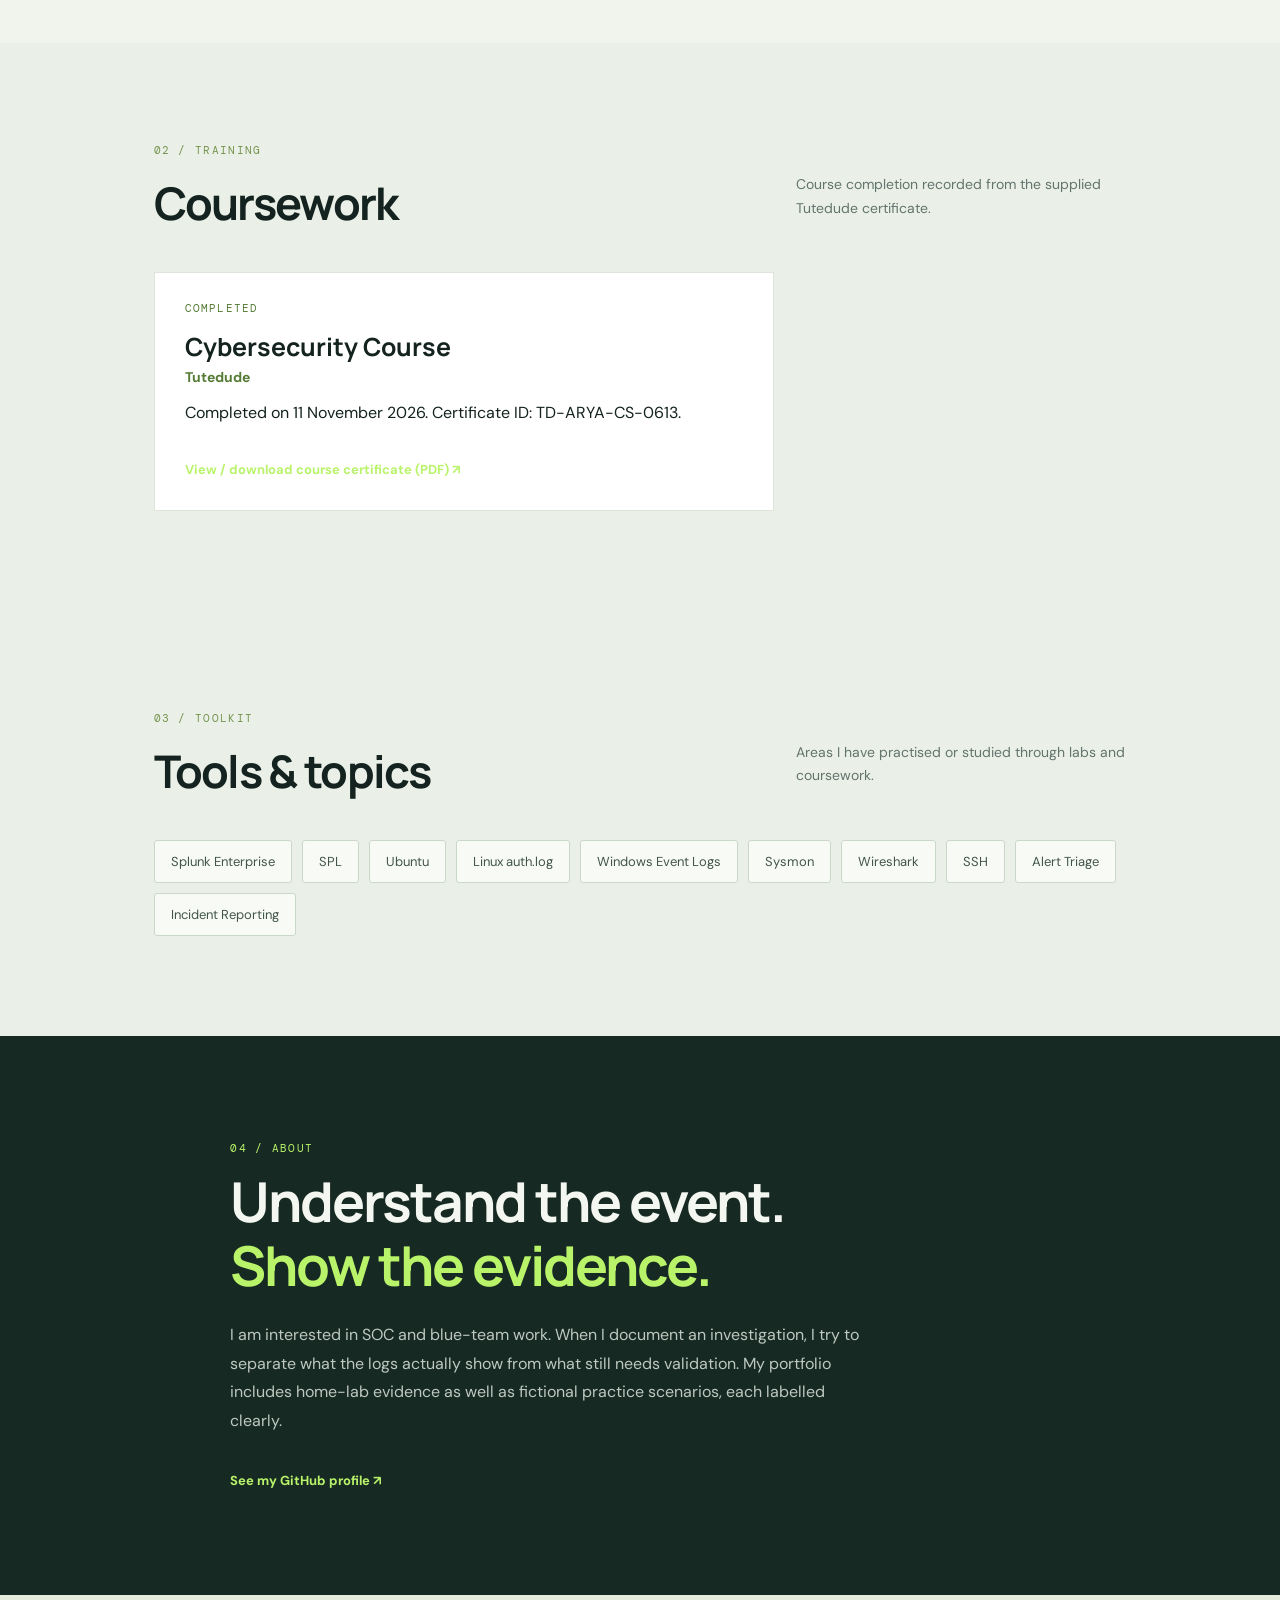
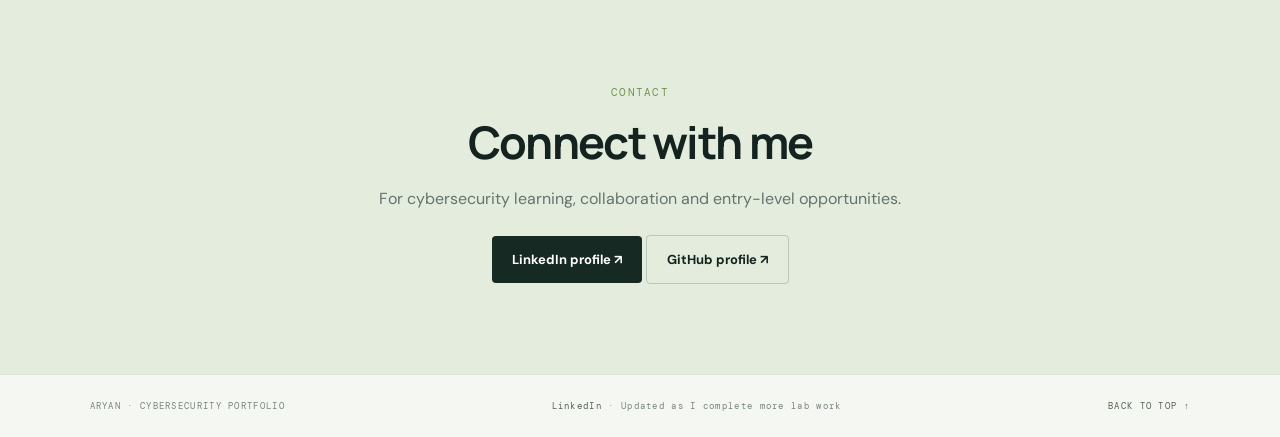
==== commit 73bb75d6: "Add LinkedIn profile to portfolio website" ====
--- a/index.html
+++ b/index.html
@@ -15,6 +15,7 @@
       <a href="#training">Training</a>
       <a href="#skills">Skills</a>
       <a href="#about">About</a>
+      <a href="https://www.linkedin.com/in/aryan-sokhende-980186368/" target="_blank" rel="noopener noreferrer">LinkedIn ↗</a>
       <a class="nav-cta" href="https://github.com/sokhendearyan85-crypto">GitHub ↗</a>
     </nav>
   </header>
@@ -115,9 +116,10 @@
       <div class="kicker">CONTACT</div>
       <h2>Connect with me</h2>
       <p>For cybersecurity learning, collaboration and entry-level opportunities.</p>
-      <a class="button primary" href="https://github.com/sokhendearyan85-crypto">GitHub profile ↗</a>
+      <a class="button primary" href="https://www.linkedin.com/in/aryan-sokhende-980186368/" target="_blank" rel="noopener noreferrer">LinkedIn profile ↗</a>
+      <a class="button secondary" href="https://github.com/sokhendearyan85-crypto">GitHub profile ↗</a>
     </section>
   </main>
-  <footer><span>ARYAN · CYBERSECURITY PORTFOLIO</span><span>Updated as I complete more lab work</span><a href="#home">BACK TO TOP ↑</a></footer>
+  <footer><span>ARYAN · CYBERSECURITY PORTFOLIO</span><span><a href="https://www.linkedin.com/in/aryan-sokhende-980186368/" target="_blank" rel="noopener noreferrer">LinkedIn</a> · Updated as I complete more lab work</span><a href="#home">BACK TO TOP ↑</a></footer>
 </body>
 </html>
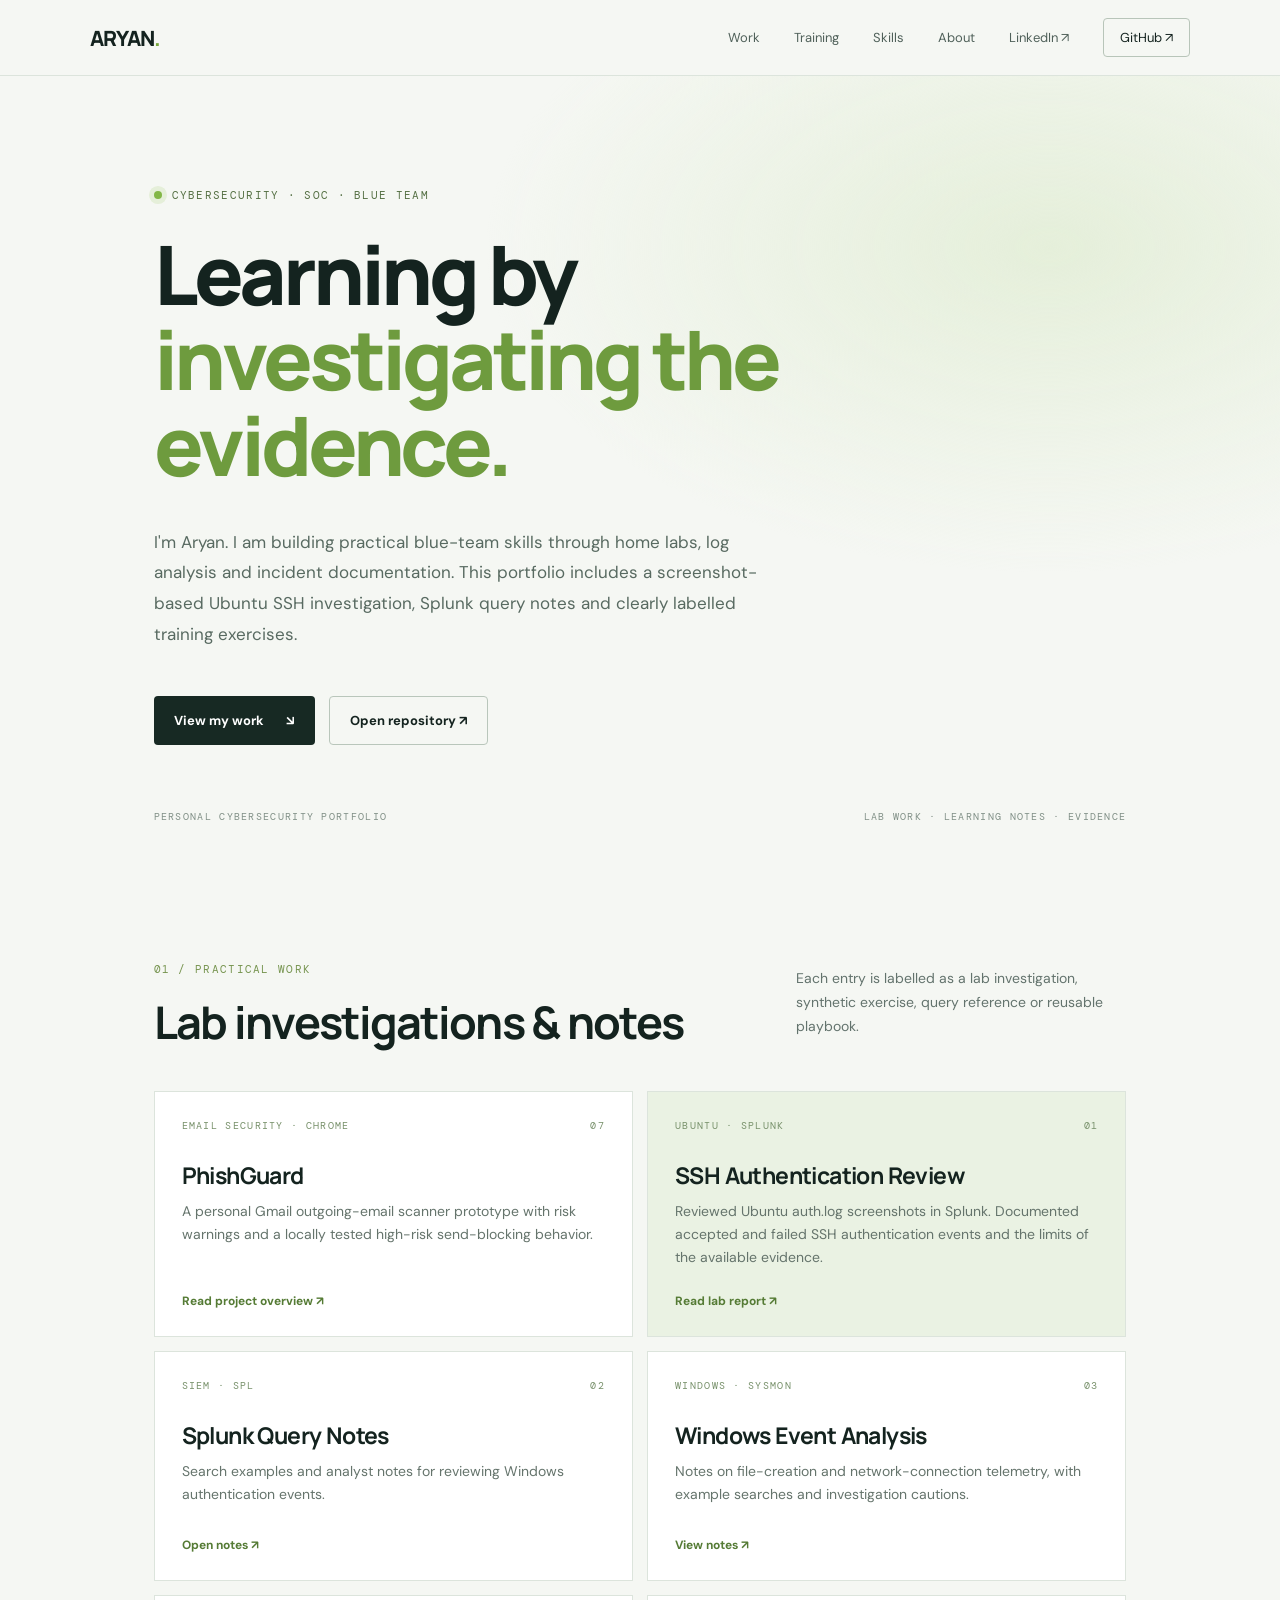
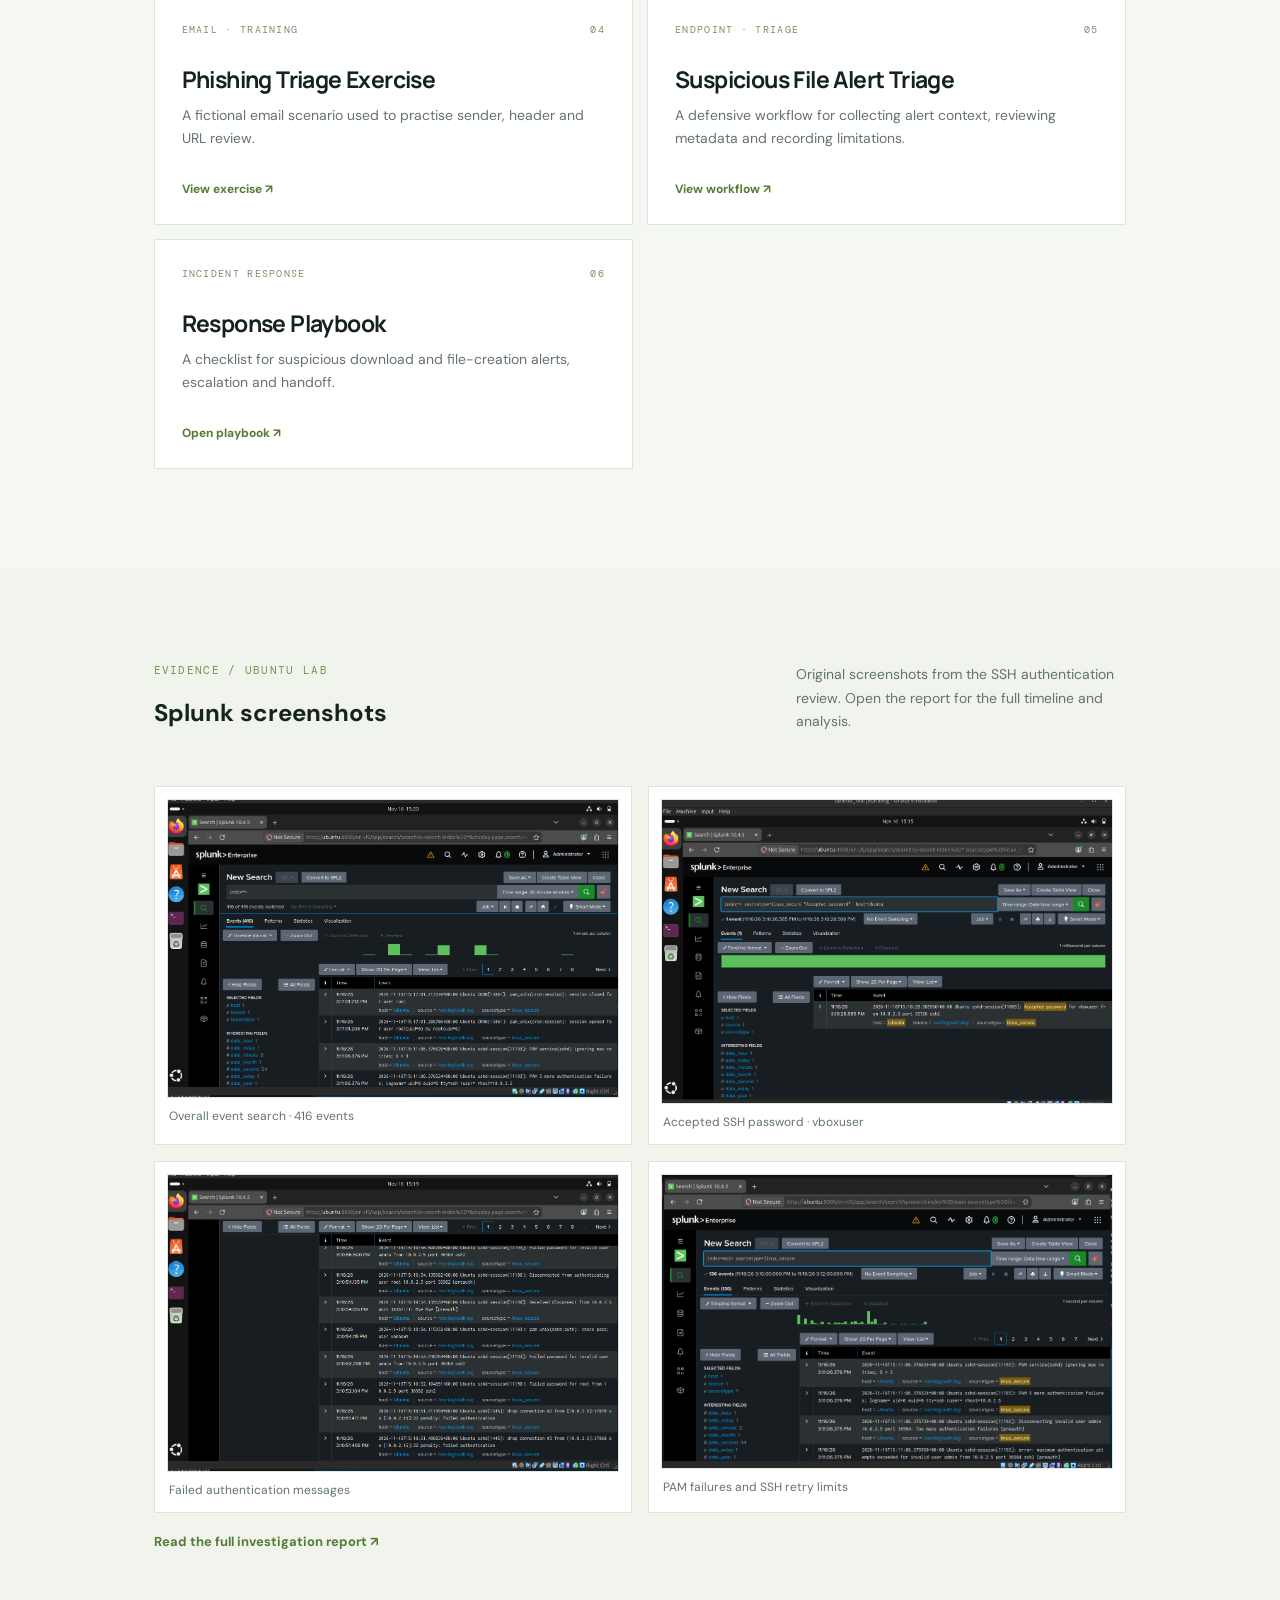
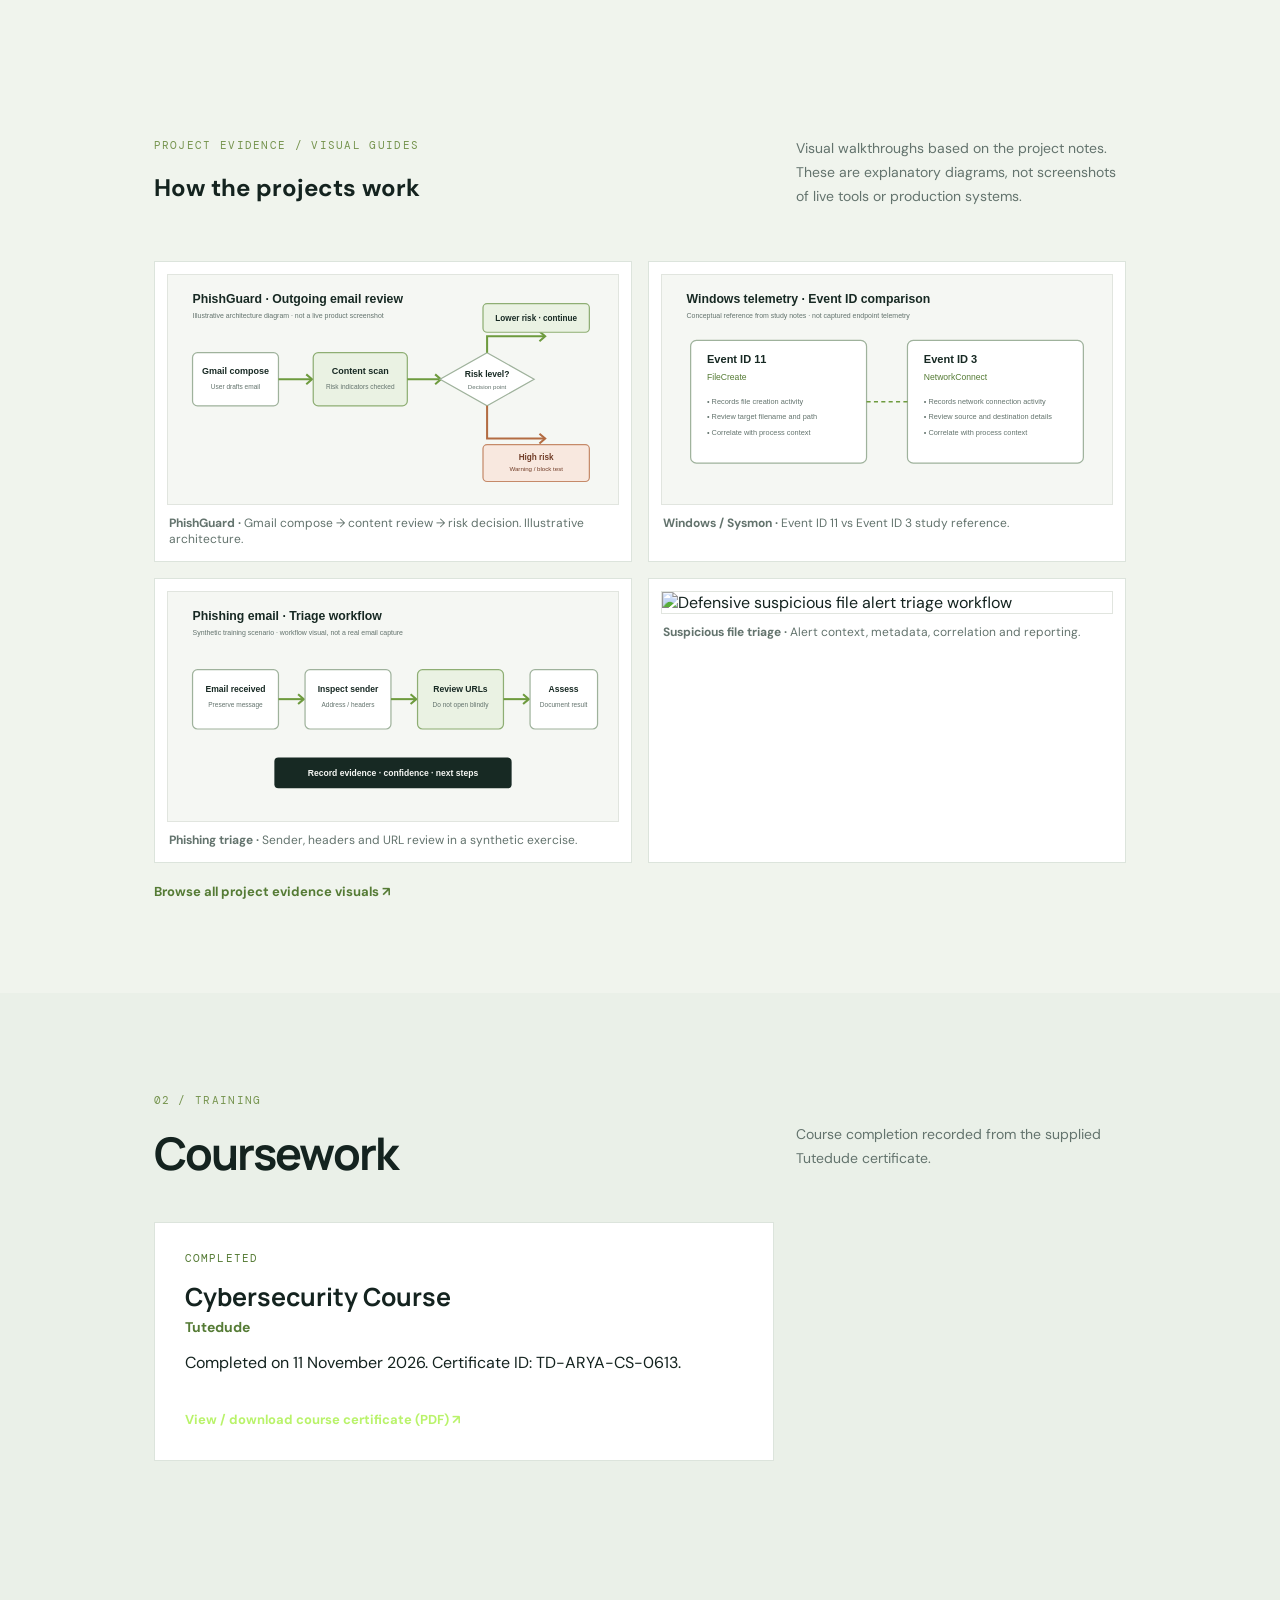
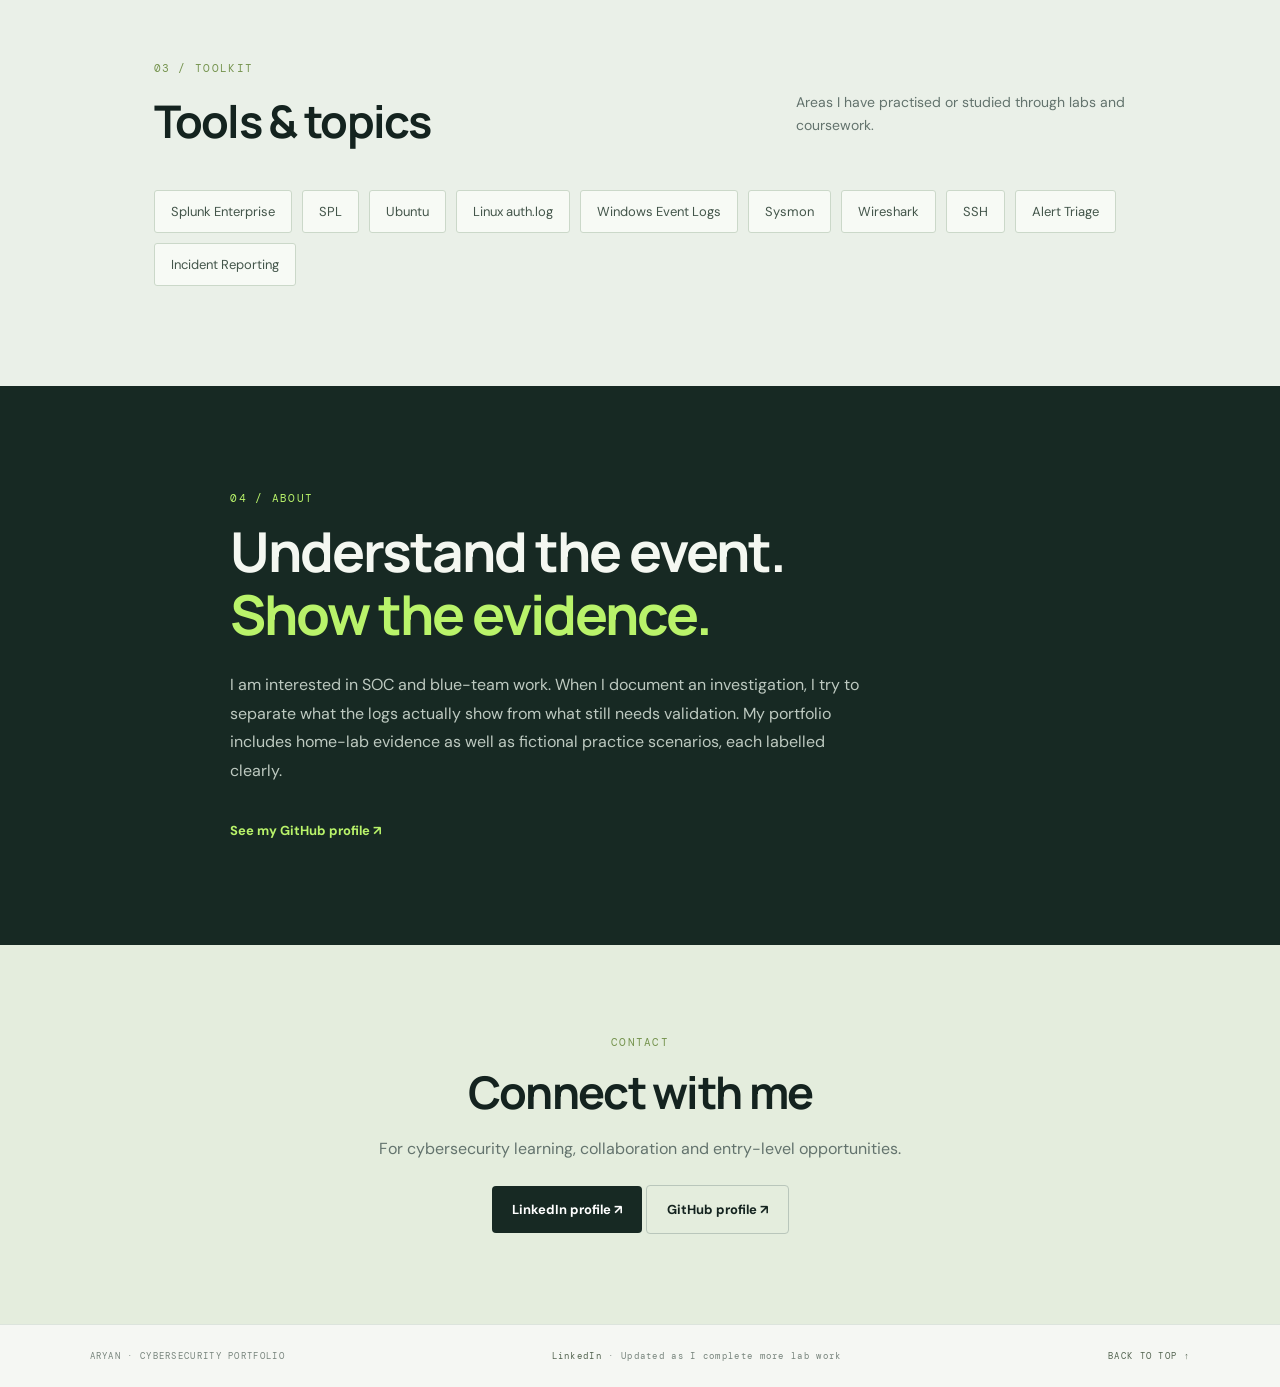
==== commit 84f3f838: "Add project evidence gallery to portfolio website" ====
--- a/index.html
+++ b/index.html
@@ -90,6 +90,17 @@
       </div>
       <p class="evidence-note"><a href="https://github.com/sokhendearyan85-crypto/SOC-Analyst-Portfolio/blob/main/incident-reports/ubuntu-ssh-authentication-review.md">Read the full investigation report ↗</a></p>
     </section>
+
+    <section class="evidence-section project-evidence" id="project-evidence">
+      <div class="section-head"><div><div class="kicker">PROJECT EVIDENCE / VISUAL GUIDES</div><h2>How the projects work</h2></div><p>Visual walkthroughs based on the project notes. These are explanatory diagrams, not screenshots of live tools or production systems.</p></div>
+      <div class="evidence-grid">
+        <figure><img src="evidence/phishguard-flow.svg" alt="PhishGuard outgoing email review flow diagram"><figcaption><strong>PhishGuard ·</strong> Gmail compose → content review → risk decision. Illustrative architecture.</figcaption></figure>
+        <figure><img src="evidence/windows-event-map.svg" alt="Comparison of Sysmon Event ID 11 FileCreate and Event ID 3 NetworkConnect"><figcaption><strong>Windows / Sysmon ·</strong> Event ID 11 vs Event ID 3 study reference.</figcaption></figure>
+        <figure><img src="evidence/phishing-triage-flow.svg" alt="Synthetic phishing email triage workflow"><figcaption><strong>Phishing triage ·</strong> Sender, headers and URL review in a synthetic exercise.</figcaption></figure>
+        <figure><img src="evidence/file-alert-triage.svg" alt="Defensive suspicious file alert triage workflow"><figcaption><strong>Suspicious file triage ·</strong> Alert context, metadata, correlation and reporting.</figcaption></figure>
+      </div>
+      <p class="evidence-note"><a href="https://github.com/sokhendearyan85-crypto/SOC-Analyst-Portfolio/tree/main/evidence">Browse all project evidence visuals ↗</a></p>
+    </section>
     <section class="skills-section" id="training">
       <div class="section-head"><div><div class="kicker">02 / TRAINING</div><h2>Coursework</h2></div><p>Course completion recorded from the supplied Tutedude certificate.</p></div>
       <div class="training-card">
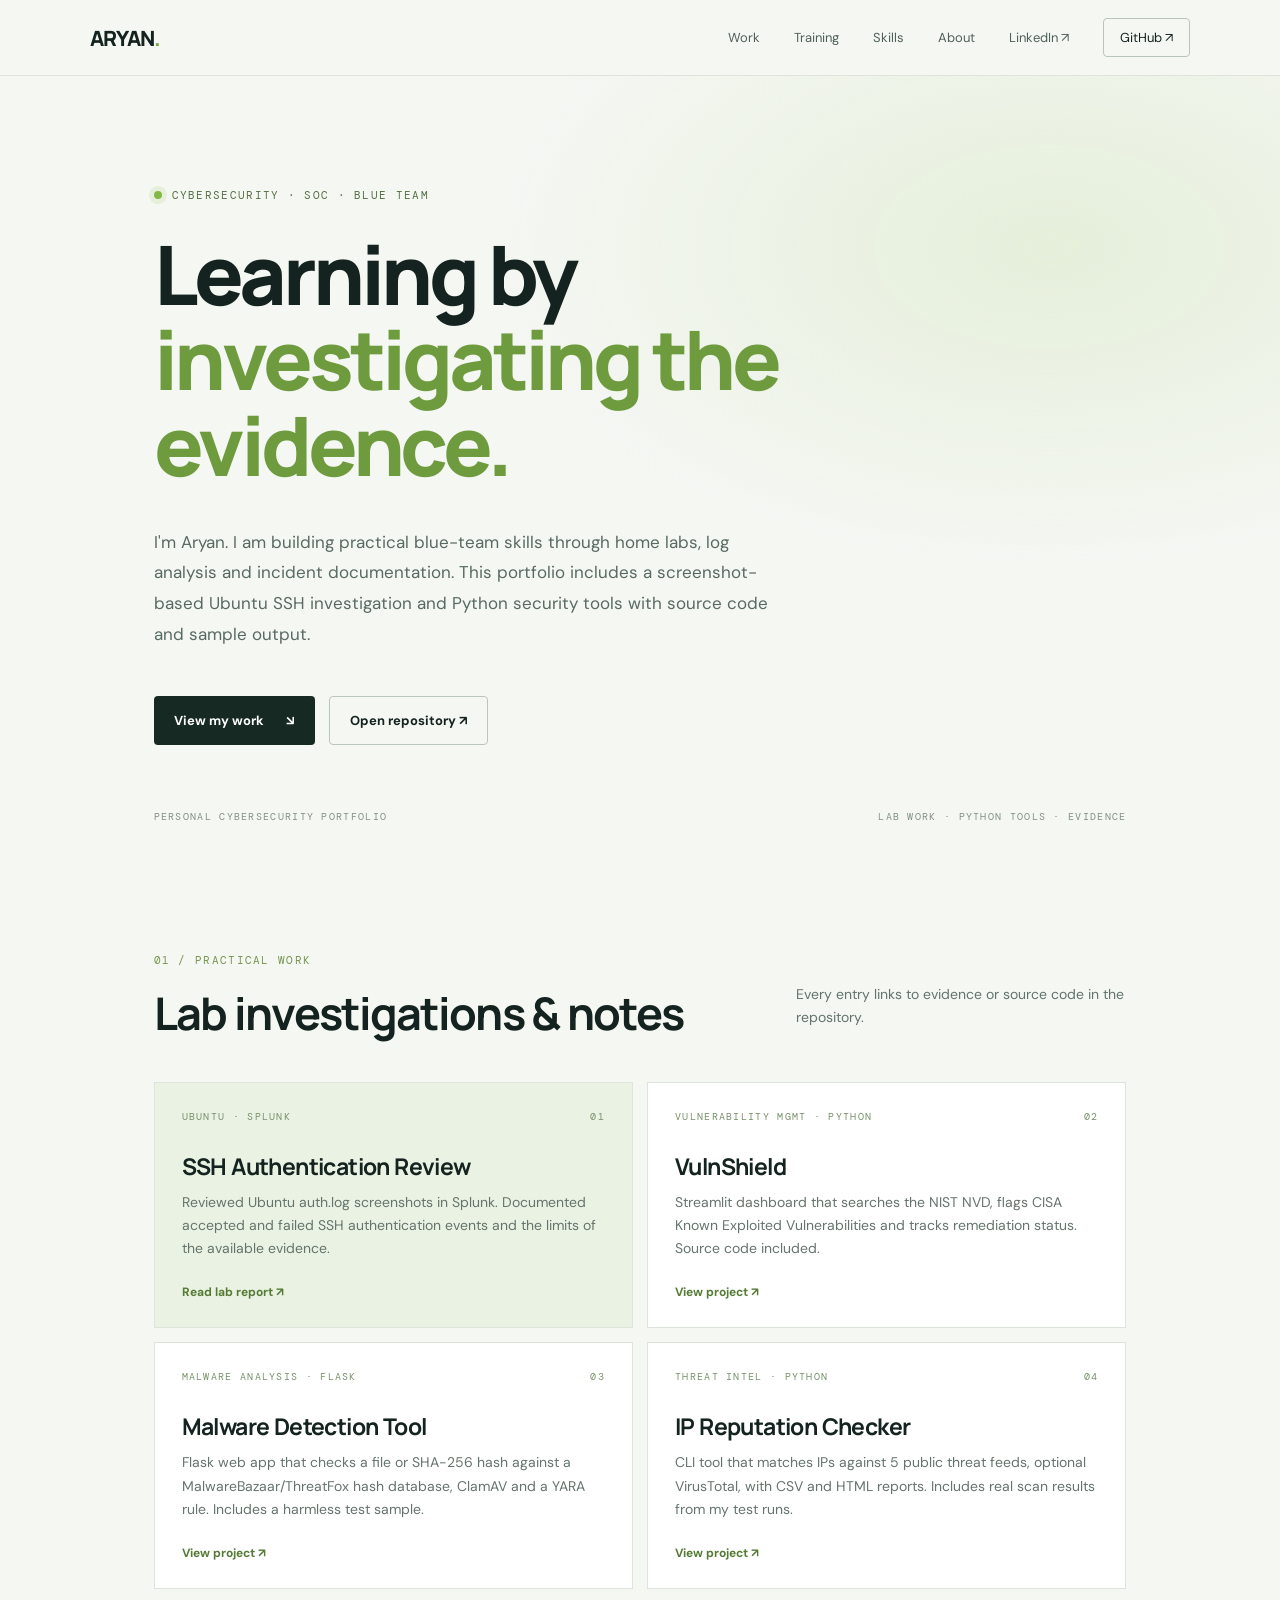
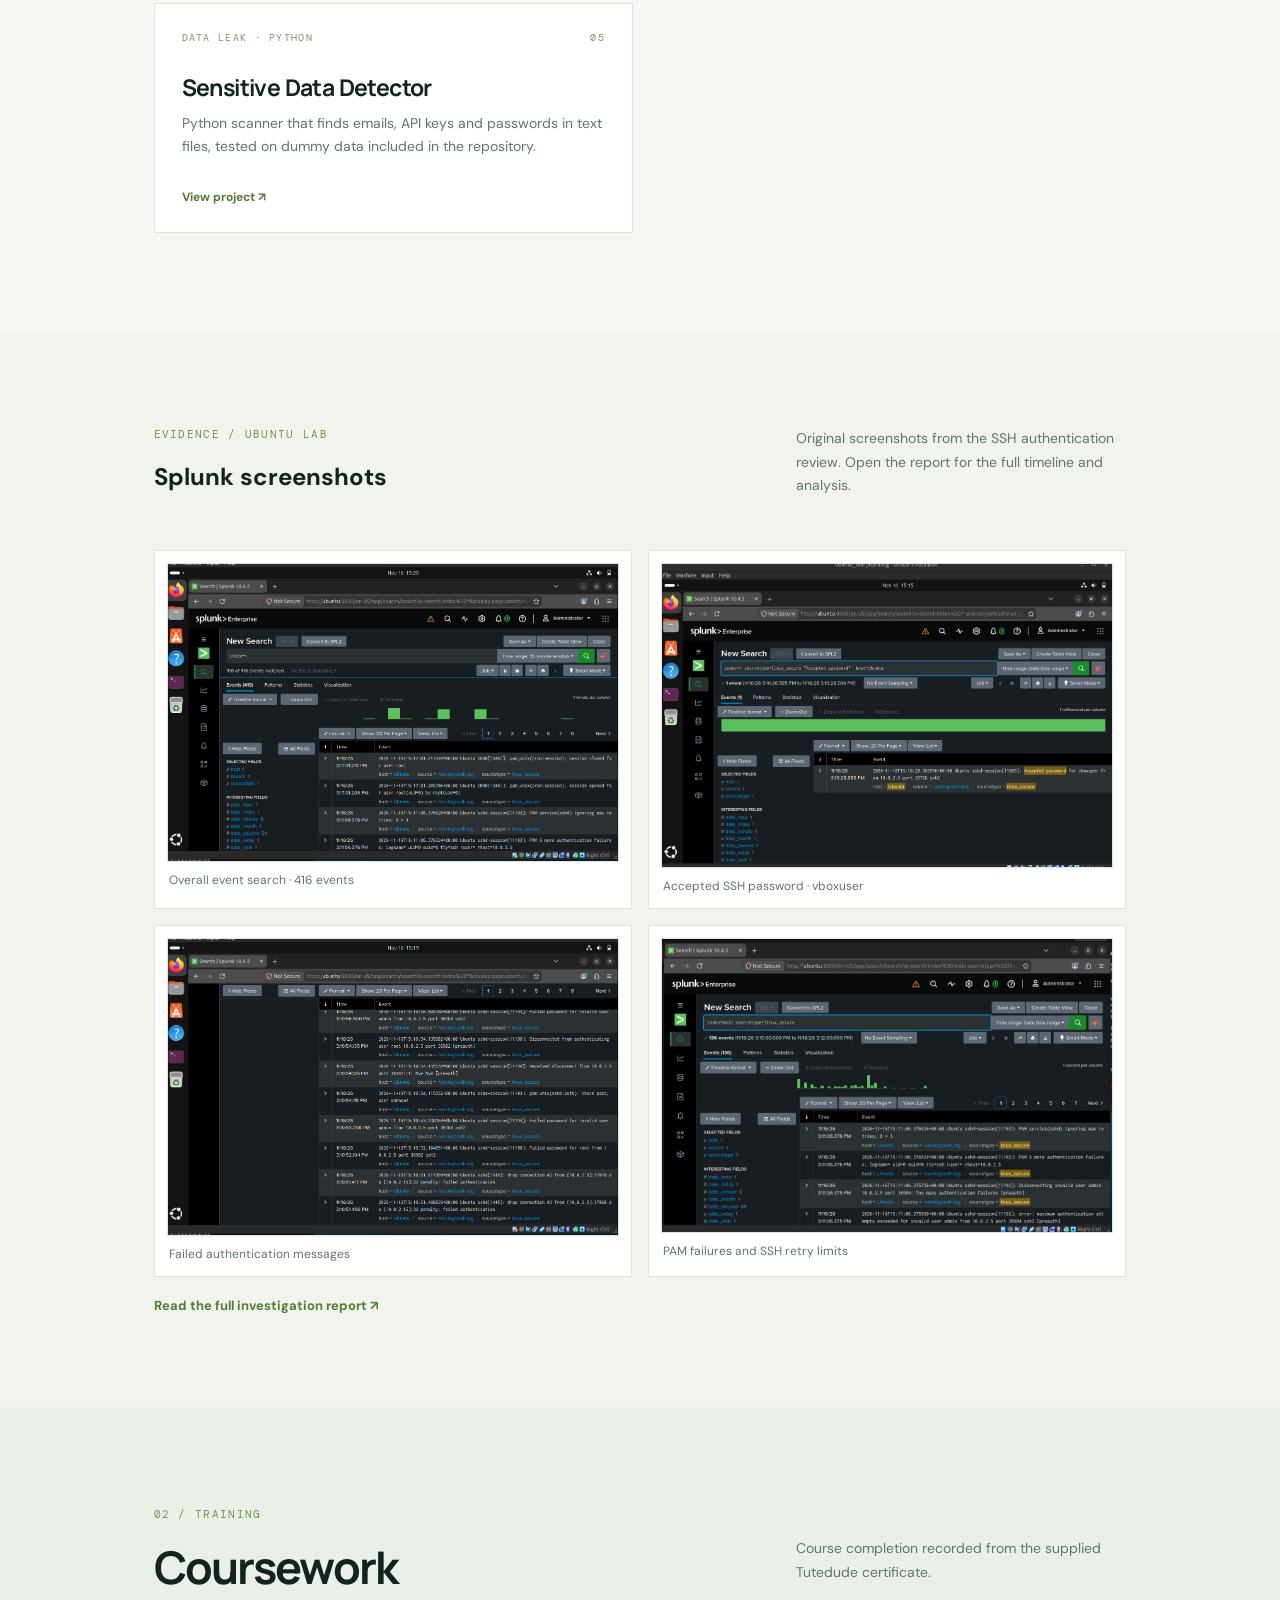
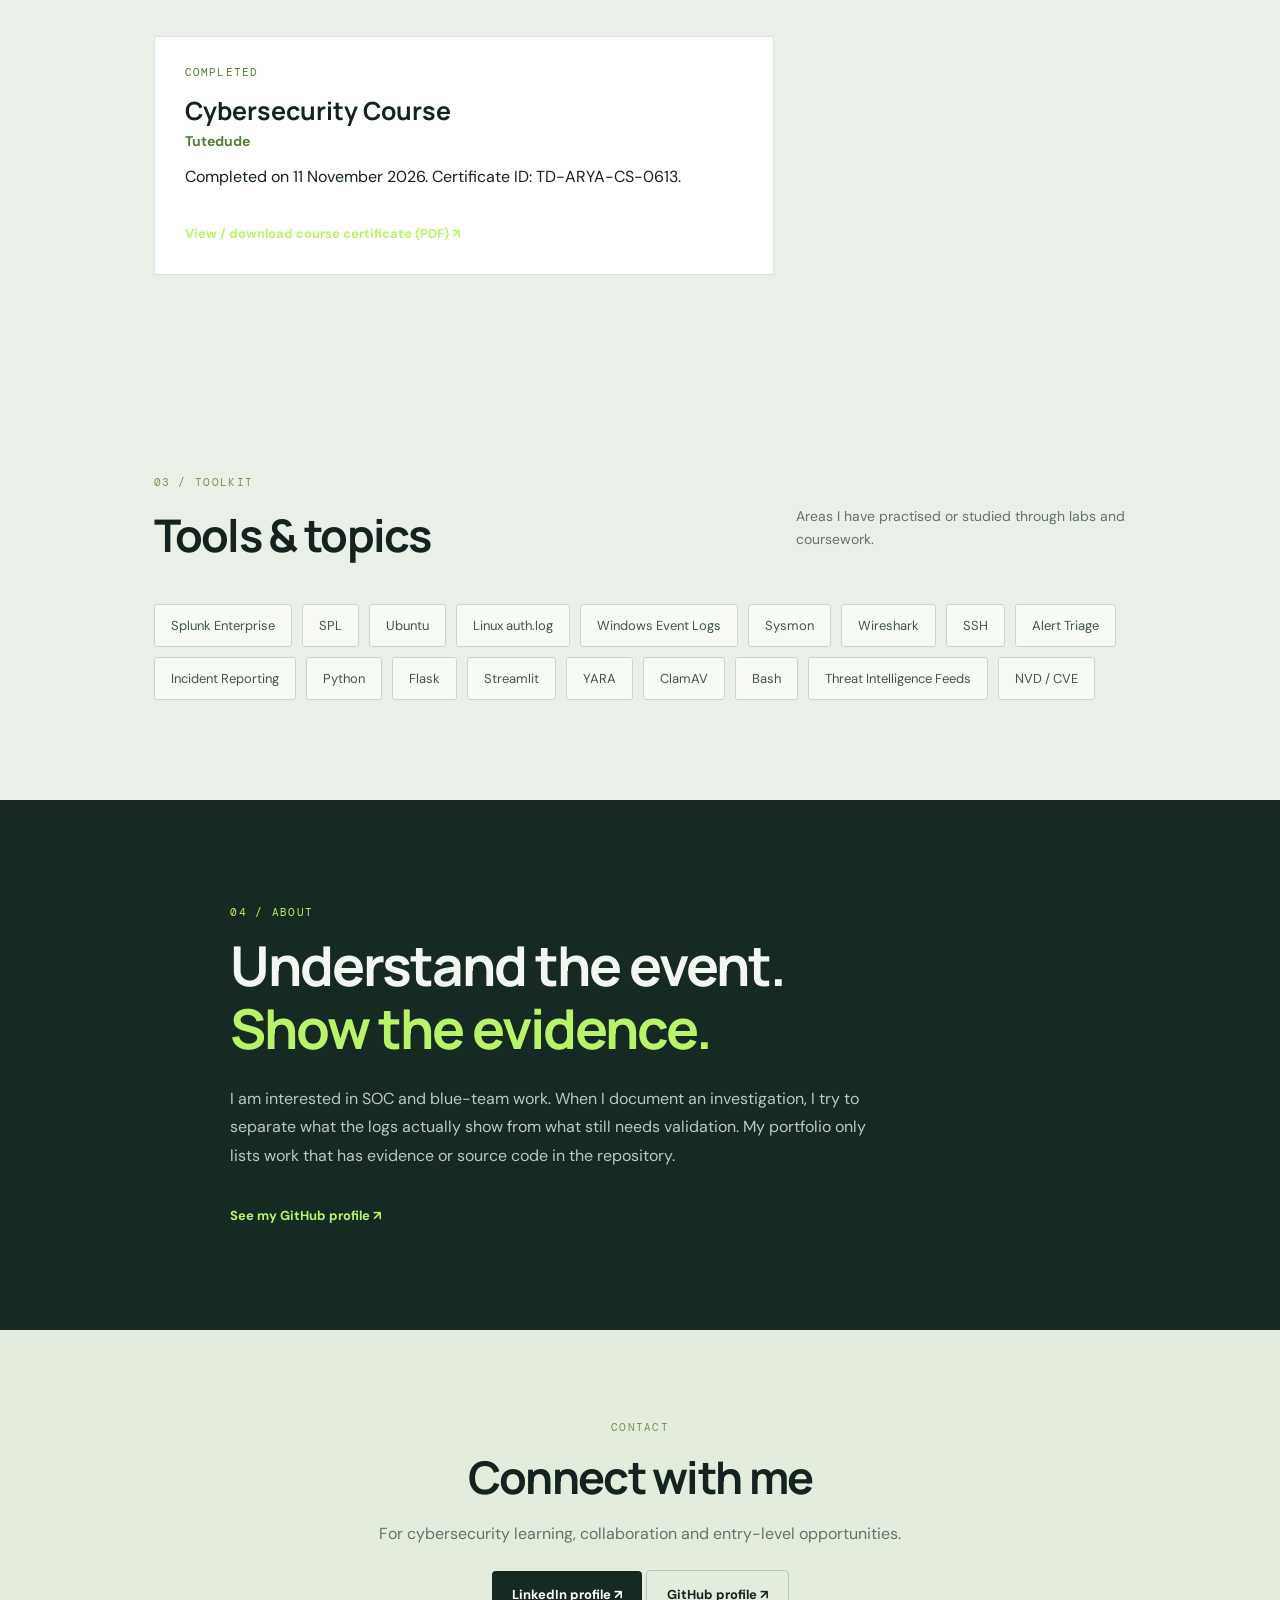
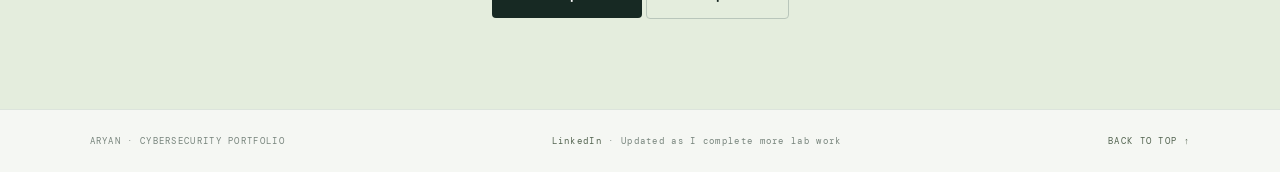
==== commit d4893cef: "Add files via upload" ====
--- a/index.html
+++ b/index.html
@@ -3,7 +3,7 @@
 <head>
   <meta charset="utf-8">
   <meta name="viewport" content="width=device-width, initial-scale=1">
-  <meta name="description" content="Aryan's cybersecurity portfolio: SOC lab investigations, Splunk, Ubuntu authentication logs, Windows event analysis and incident response notes.">
+  <meta name="description" content="Aryan's cybersecurity portfolio: SOC lab investigations, Splunk, Ubuntu authentication logs and Python security tools.">
   <title>Aryan | Cybersecurity & SOC Portfolio</title>
   <link rel="stylesheet" href="styles.css">
 </head>
@@ -23,58 +23,46 @@
     <section class="hero" id="home">
       <div class="eyebrow"><span class="pulse"></span> CYBERSECURITY · SOC · BLUE TEAM</div>
       <h1>Learning by<br><em>investigating the evidence.</em></h1>
-      <p class="intro">I'm Aryan. I am building practical blue-team skills through home labs, log analysis and incident documentation. This portfolio includes a screenshot-based Ubuntu SSH investigation, Splunk query notes and clearly labelled training exercises.</p>
+      <p class="intro">I'm Aryan. I am building practical blue-team skills through home labs, log analysis and incident documentation. This portfolio includes a screenshot-based Ubuntu SSH investigation and Python security tools with source code and sample output.</p>
       <div class="actions">
         <a class="button primary" href="#work">View my work <span>↘</span></a>
         <a class="button secondary" href="https://github.com/sokhendearyan85-crypto/SOC-Analyst-Portfolio">Open repository ↗</a>
       </div>
-      <div class="hero-foot"><span>PERSONAL CYBERSECURITY PORTFOLIO</span><span>LAB WORK · LEARNING NOTES · EVIDENCE</span></div>
+      <div class="hero-foot"><span>PERSONAL CYBERSECURITY PORTFOLIO</span><span>LAB WORK · PYTHON TOOLS · EVIDENCE</span></div>
     </section>
 
     <section class="section" id="work">
-      <div class="section-head"><div><div class="kicker">01 / PRACTICAL WORK</div><h2>Lab investigations & notes</h2></div><p>Each entry is labelled as a lab investigation, synthetic exercise, query reference or reusable playbook.</p></div>
+      <div class="section-head"><div><div class="kicker">01 / PRACTICAL WORK</div><h2>Lab investigations & notes</h2></div><p>Every entry links to evidence or source code in the repository.</p></div>
       <div class="project-grid">
-        <a class="project" href="https://github.com/sokhendearyan85-crypto/SOC-Analyst-Portfolio/tree/main/phishguard">
-          <div class="project-meta"><span>EMAIL SECURITY · CHROME</span><span>07</span></div>
-          <h3>PhishGuard</h3>
-          <p>A personal Gmail outgoing-email scanner prototype with risk warnings and a locally tested high-risk send-blocking behavior.</p>
-          <span class="project-link">Read project overview ↗</span>
-        </a>
         <a class="project featured" href="https://github.com/sokhendearyan85-crypto/SOC-Analyst-Portfolio/blob/main/incident-reports/ubuntu-ssh-authentication-review.md">
           <div class="project-meta"><span>UBUNTU · SPLUNK</span><span>01</span></div>
           <h3>SSH Authentication Review</h3>
           <p>Reviewed Ubuntu auth.log screenshots in Splunk. Documented accepted and failed SSH authentication events and the limits of the available evidence.</p>
           <span class="project-link">Read lab report ↗</span>
         </a>
-        <a class="project" href="https://github.com/sokhendearyan85-crypto/SOC-Analyst-Portfolio/tree/main/splunk-investigations">
-          <div class="project-meta"><span>SIEM · SPL</span><span>02</span></div>
-          <h3>Splunk Query Notes</h3>
-          <p>Search examples and analyst notes for reviewing Windows authentication events.</p>
-          <span class="project-link">Open notes ↗</span>
+        <a class="project" href="https://github.com/sokhendearyan85-crypto/SOC-Analyst-Portfolio/tree/main/vulnshield">
+          <div class="project-meta"><span>VULNERABILITY MGMT · PYTHON</span><span>02</span></div>
+          <h3>VulnShield</h3>
+          <p>Streamlit dashboard that searches the NIST NVD, flags CISA Known Exploited Vulnerabilities and tracks remediation status. Source code included.</p>
+          <span class="project-link">View project ↗</span>
         </a>
-        <a class="project" href="https://github.com/sokhendearyan85-crypto/SOC-Analyst-Portfolio/tree/main/windows-event-analysis">
-          <div class="project-meta"><span>WINDOWS · SYSMON</span><span>03</span></div>
-          <h3>Windows Event Analysis</h3>
-          <p>Notes on file-creation and network-connection telemetry, with example searches and investigation cautions.</p>
-          <span class="project-link">View notes ↗</span>
+        <a class="project" href="https://github.com/sokhendearyan85-crypto/SOC-Analyst-Portfolio/tree/main/malware-detection-tool">
+          <div class="project-meta"><span>MALWARE ANALYSIS · FLASK</span><span>03</span></div>
+          <h3>Malware Detection Tool</h3>
+          <p>Flask web app that checks a file or SHA-256 hash against a MalwareBazaar/ThreatFox hash database, ClamAV and a YARA rule. Includes a harmless test sample.</p>
+          <span class="project-link">View project ↗</span>
         </a>
-        <a class="project" href="https://github.com/sokhendearyan85-crypto/SOC-Analyst-Portfolio/tree/main/phishing-analysis">
-          <div class="project-meta"><span>EMAIL · TRAINING</span><span>04</span></div>
-          <h3>Phishing Triage Exercise</h3>
-          <p>A fictional email scenario used to practise sender, header and URL review.</p>
-          <span class="project-link">View exercise ↗</span>
+        <a class="project" href="https://github.com/sokhendearyan85-crypto/SOC-Analyst-Portfolio/tree/main/ip-reputation-checker">
+          <div class="project-meta"><span>THREAT INTEL · PYTHON</span><span>04</span></div>
+          <h3>IP Reputation Checker</h3>
+          <p>CLI tool that matches IPs against 5 public threat feeds, optional VirusTotal, with CSV and HTML reports. Includes real scan results from my test runs.</p>
+          <span class="project-link">View project ↗</span>
         </a>
-        <a class="project" href="https://github.com/sokhendearyan85-crypto/SOC-Analyst-Portfolio/tree/main/malware-analysis">
-          <div class="project-meta"><span>ENDPOINT · TRIAGE</span><span>05</span></div>
-          <h3>Suspicious File Alert Triage</h3>
-          <p>A defensive workflow for collecting alert context, reviewing metadata and recording limitations.</p>
-          <span class="project-link">View workflow ↗</span>
-        </a>
-        <a class="project" href="https://github.com/sokhendearyan85-crypto/SOC-Analyst-Portfolio/tree/main/playbooks">
-          <div class="project-meta"><span>INCIDENT RESPONSE</span><span>06</span></div>
-          <h3>Response Playbook</h3>
-          <p>A checklist for suspicious download and file-creation alerts, escalation and handoff.</p>
-          <span class="project-link">Open playbook ↗</span>
+        <a class="project" href="https://github.com/sokhendearyan85-crypto/SOC-Analyst-Portfolio/tree/main/sensitive-data-detector">
+          <div class="project-meta"><span>DATA LEAK · PYTHON</span><span>05</span></div>
+          <h3>Sensitive Data Detector</h3>
+          <p>Python scanner that finds emails, API keys and passwords in text files, tested on dummy data included in the repository.</p>
+          <span class="project-link">View project ↗</span>
         </a>
       </div>
     </section>
@@ -91,16 +79,6 @@
       <p class="evidence-note"><a href="https://github.com/sokhendearyan85-crypto/SOC-Analyst-Portfolio/blob/main/incident-reports/ubuntu-ssh-authentication-review.md">Read the full investigation report ↗</a></p>
     </section>
 
-    <section class="evidence-section project-evidence" id="project-evidence">
-      <div class="section-head"><div><div class="kicker">PROJECT EVIDENCE / VISUAL GUIDES</div><h2>How the projects work</h2></div><p>Visual walkthroughs based on the project notes. These are explanatory diagrams, not screenshots of live tools or production systems.</p></div>
-      <div class="evidence-grid">
-        <figure><img src="evidence/phishguard-flow.svg" alt="PhishGuard outgoing email review flow diagram"><figcaption><strong>PhishGuard ·</strong> Gmail compose → content review → risk decision. Illustrative architecture.</figcaption></figure>
-        <figure><img src="evidence/windows-event-map.svg" alt="Comparison of Sysmon Event ID 11 FileCreate and Event ID 3 NetworkConnect"><figcaption><strong>Windows / Sysmon ·</strong> Event ID 11 vs Event ID 3 study reference.</figcaption></figure>
-        <figure><img src="evidence/phishing-triage-flow.svg" alt="Synthetic phishing email triage workflow"><figcaption><strong>Phishing triage ·</strong> Sender, headers and URL review in a synthetic exercise.</figcaption></figure>
-        <figure><img src="evidence/file-alert-triage.svg" alt="Defensive suspicious file alert triage workflow"><figcaption><strong>Suspicious file triage ·</strong> Alert context, metadata, correlation and reporting.</figcaption></figure>
-      </div>
-      <p class="evidence-note"><a href="https://github.com/sokhendearyan85-crypto/SOC-Analyst-Portfolio/tree/main/evidence">Browse all project evidence visuals ↗</a></p>
-    </section>
     <section class="skills-section" id="training">
       <div class="section-head"><div><div class="kicker">02 / TRAINING</div><h2>Coursework</h2></div><p>Course completion recorded from the supplied Tutedude certificate.</p></div>
       <div class="training-card">
@@ -114,13 +92,13 @@
 
     <section class="skills-section" id="skills">
       <div class="section-head"><div><div class="kicker">03 / TOOLKIT</div><h2>Tools & topics</h2></div><p>Areas I have practised or studied through labs and coursework.</p></div>
-      <div class="skill-list"><span>Splunk Enterprise</span><span>SPL</span><span>Ubuntu</span><span>Linux auth.log</span><span>Windows Event Logs</span><span>Sysmon</span><span>Wireshark</span><span>SSH</span><span>Alert Triage</span><span>Incident Reporting</span></div>
+      <div class="skill-list"><span>Splunk Enterprise</span><span>SPL</span><span>Ubuntu</span><span>Linux auth.log</span><span>Windows Event Logs</span><span>Sysmon</span><span>Wireshark</span><span>SSH</span><span>Alert Triage</span><span>Incident Reporting</span><span>Python</span><span>Flask</span><span>Streamlit</span><span>YARA</span><span>ClamAV</span><span>Bash</span><span>Threat Intelligence Feeds</span><span>NVD / CVE</span></div>
     </section>
 
     <section class="about" id="about">
       <div class="kicker">04 / ABOUT</div>
       <h2>Understand the event.<br><em>Show the evidence.</em></h2>
-      <p>I am interested in SOC and blue-team work. When I document an investigation, I try to separate what the logs actually show from what still needs validation. My portfolio includes home-lab evidence as well as fictional practice scenarios, each labelled clearly.</p>
+      <p>I am interested in SOC and blue-team work. When I document an investigation, I try to separate what the logs actually show from what still needs validation. My portfolio only lists work that has evidence or source code in the repository.</p>
       <a class="text-link" href="https://github.com/sokhendearyan85-crypto">See my GitHub profile ↗</a>
     </section>
     <section class="contact">
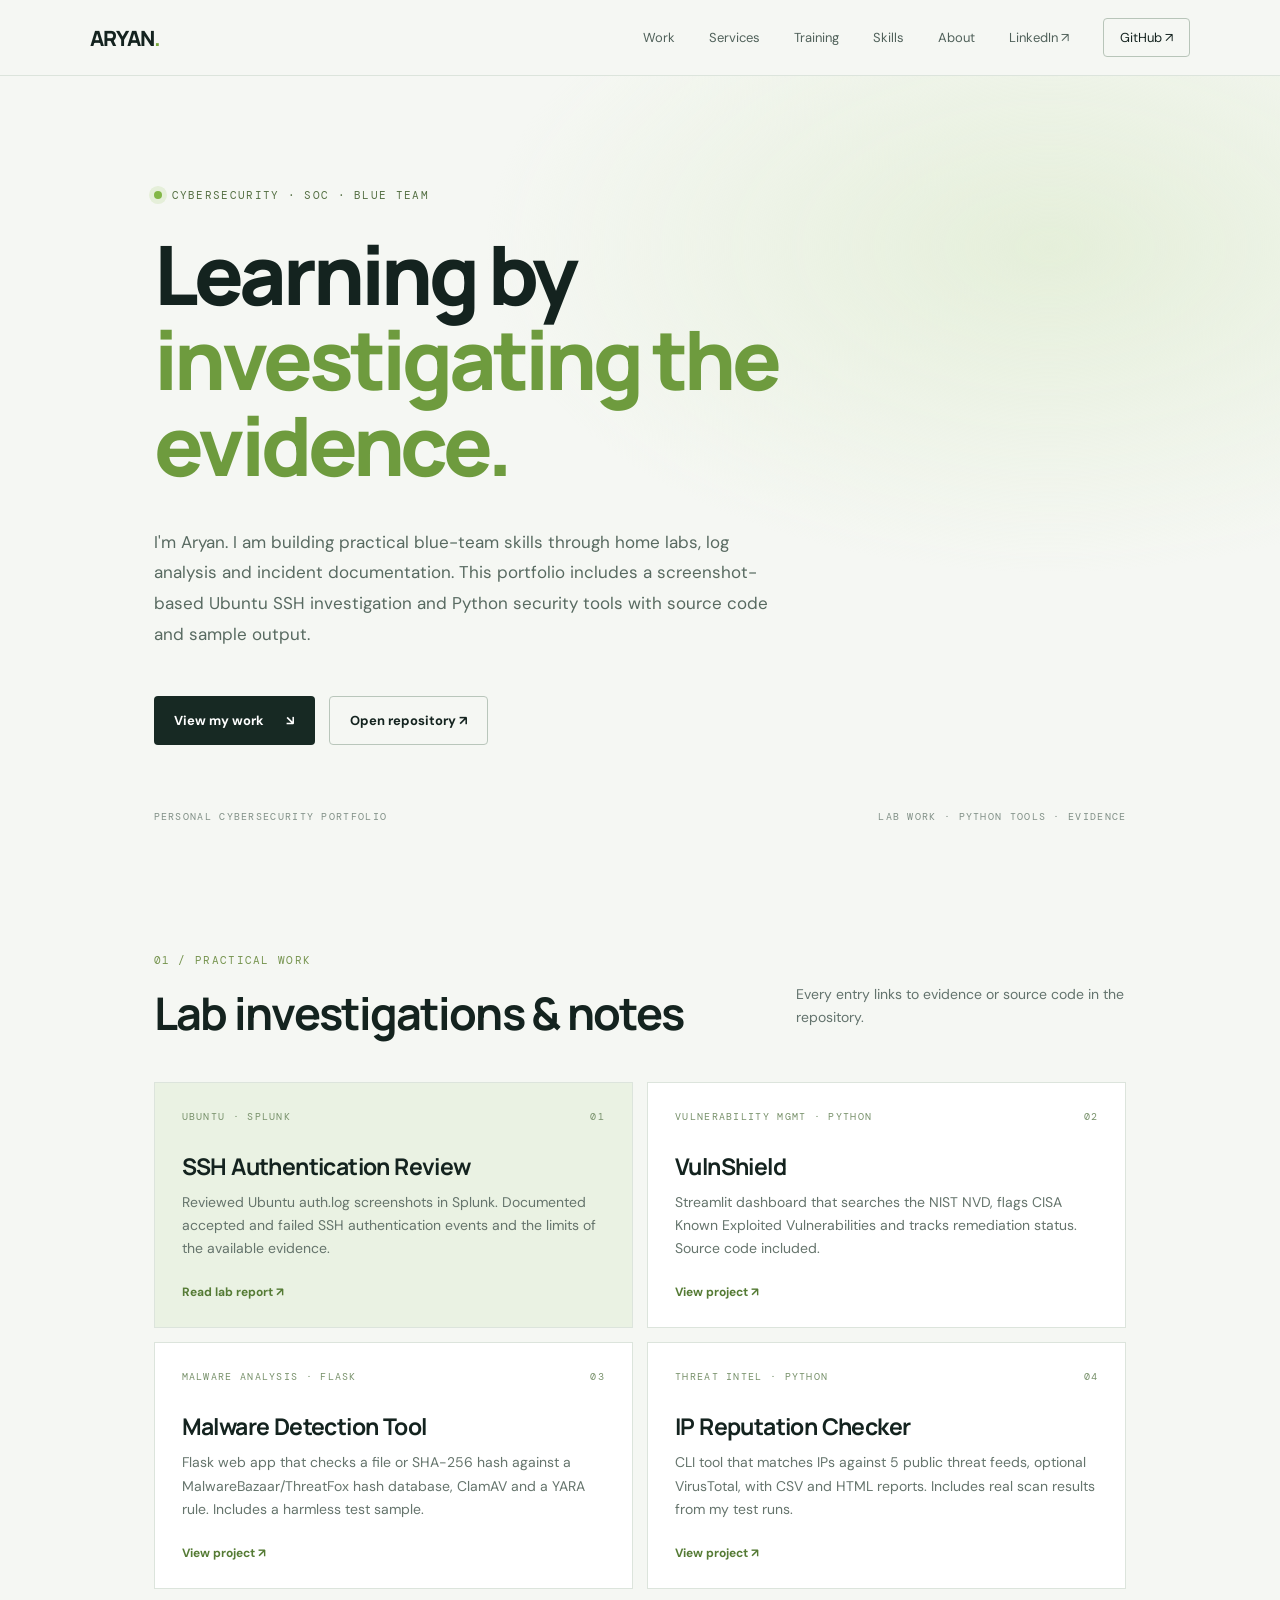
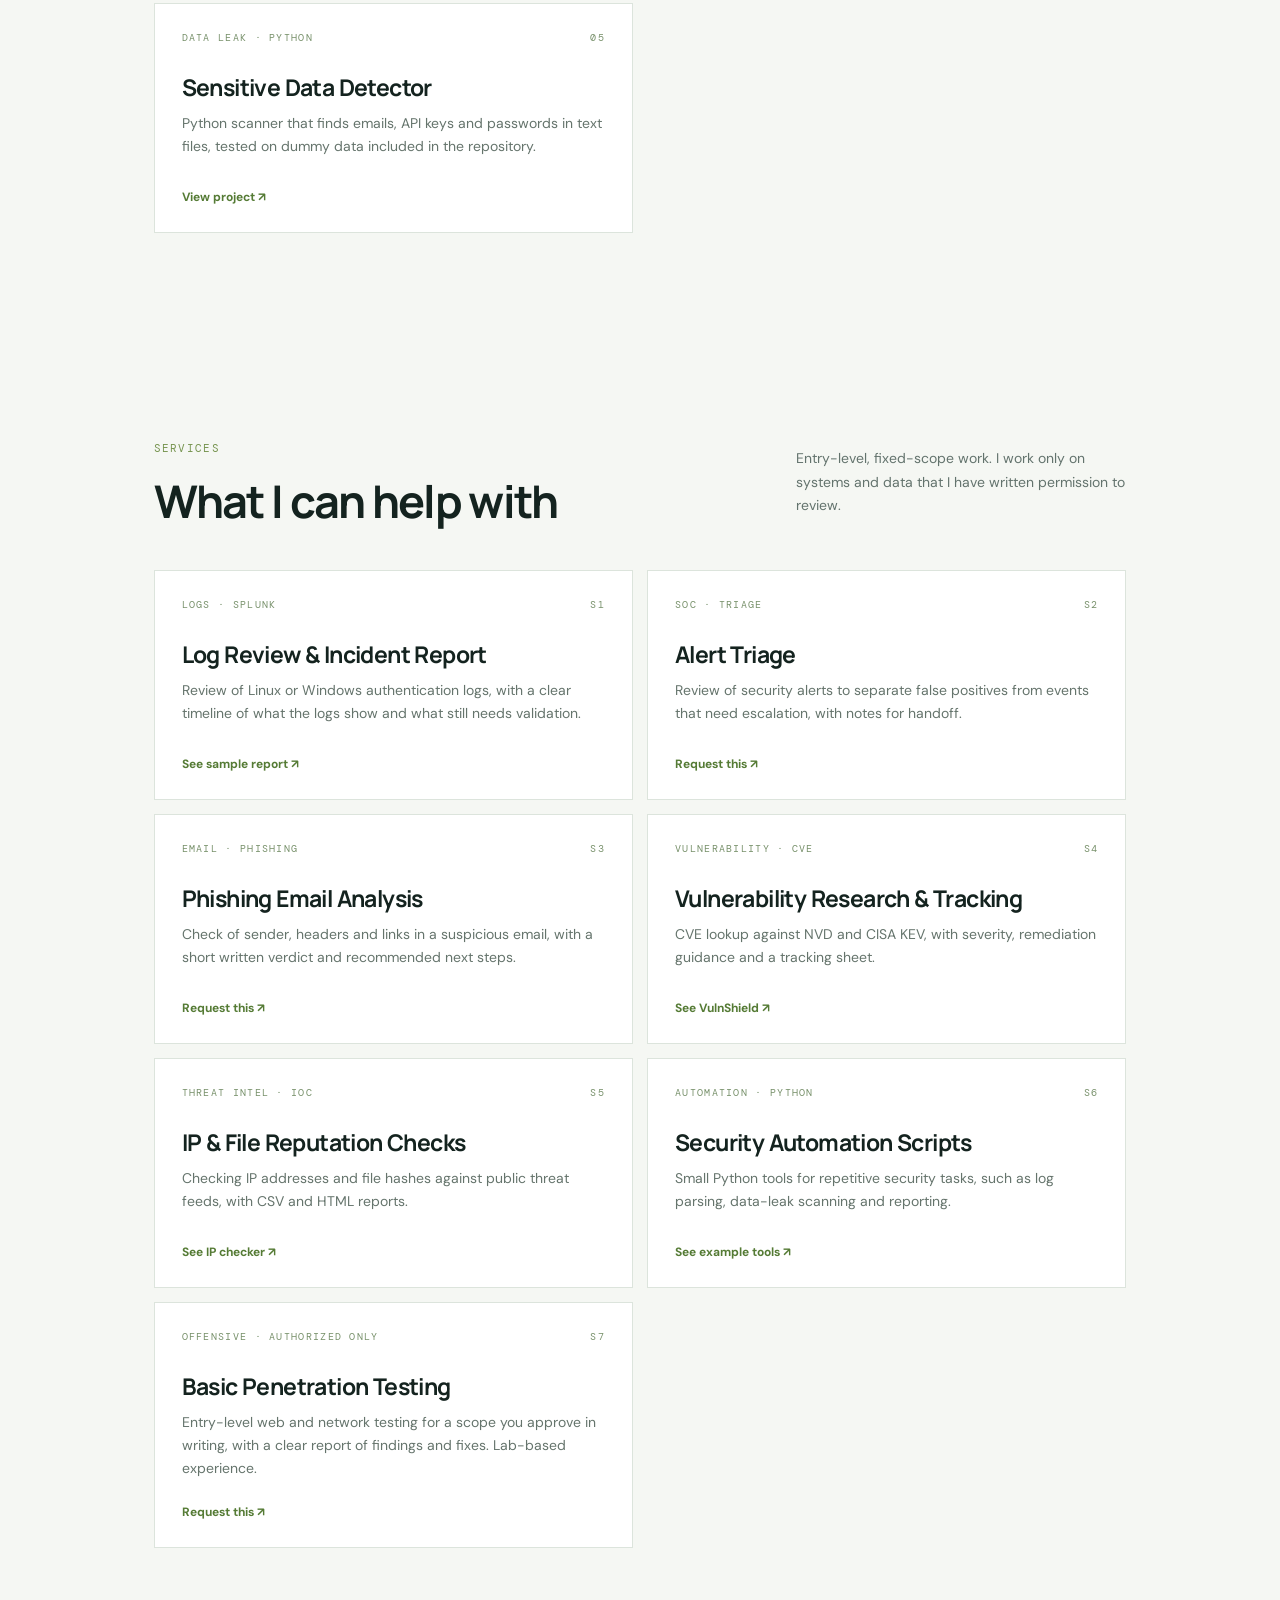
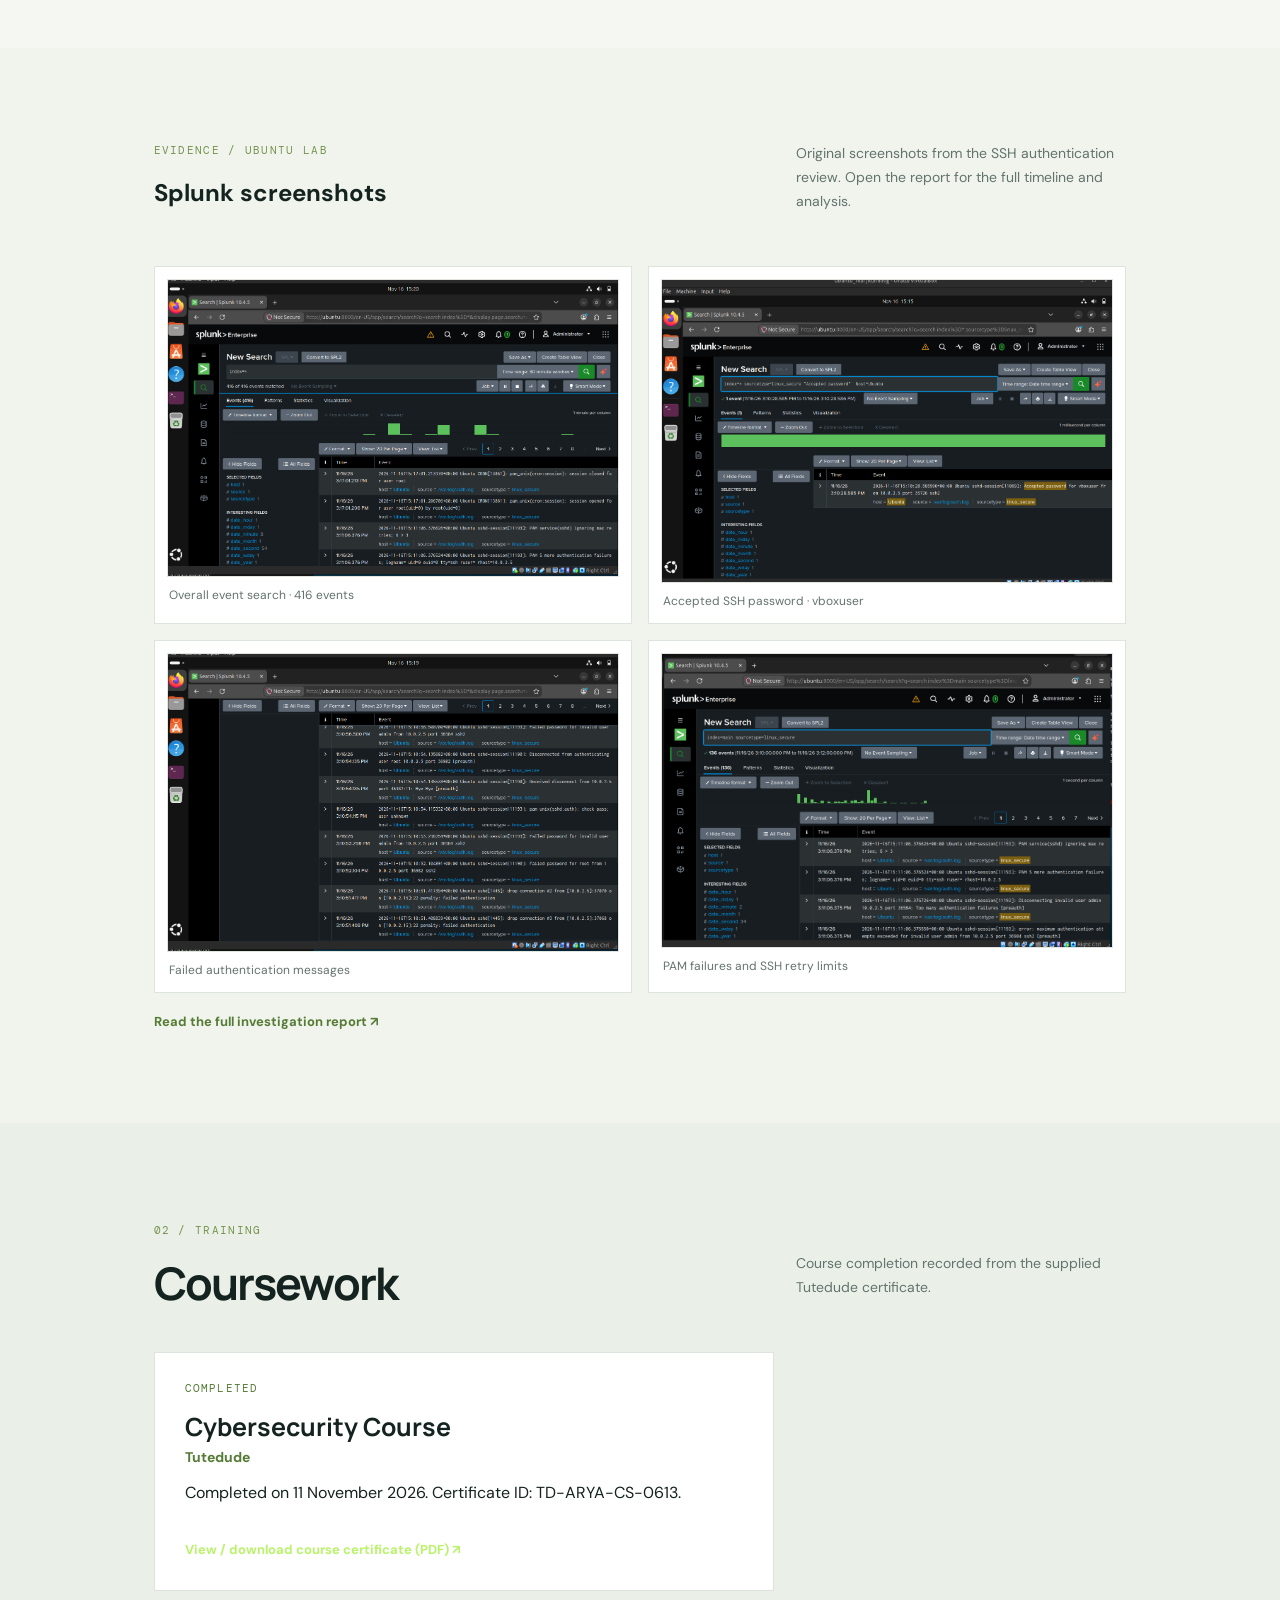
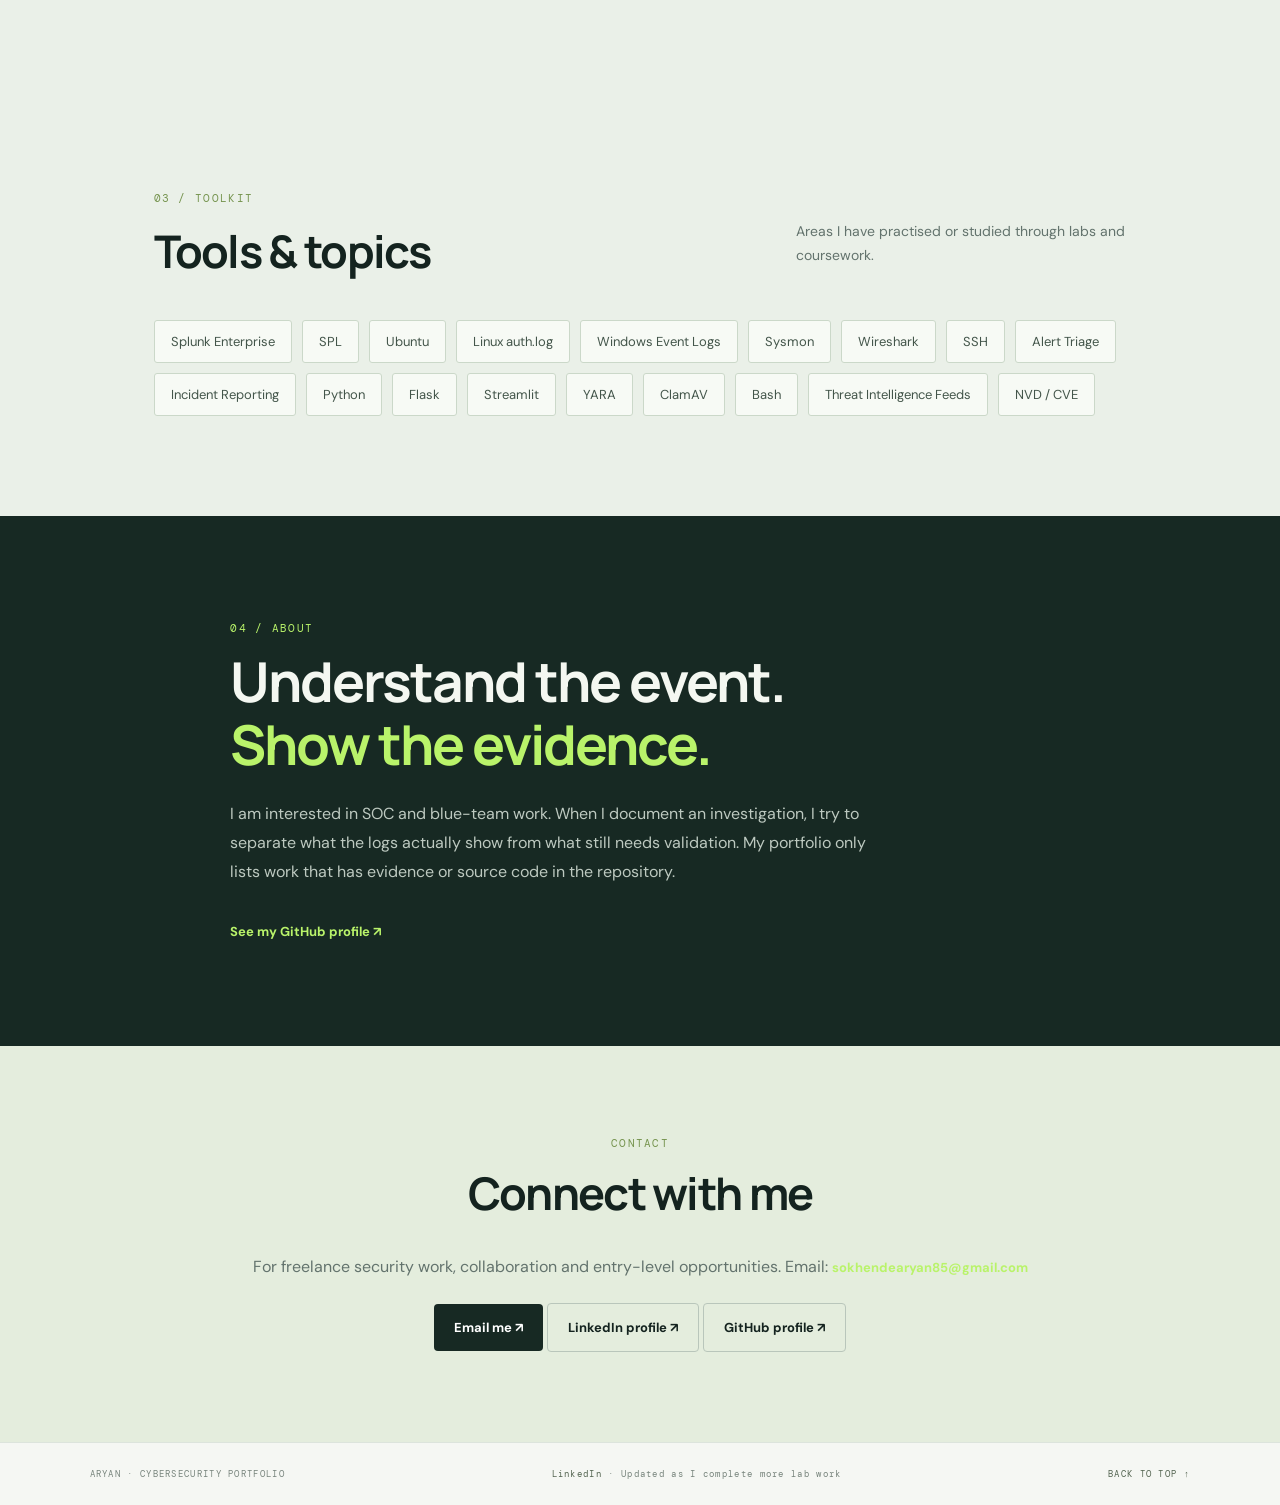
==== commit ea28c505: "Rename index (2).html to index.html" ====
--- a/index.html
+++ b/index.html
@@ -12,6 +12,7 @@
     <a class="brand" href="#home">ARYAN<span>.</span></a>
     <nav aria-label="Main navigation">
       <a href="#work">Work</a>
+      <a href="#services">Services</a>
       <a href="#training">Training</a>
       <a href="#skills">Skills</a>
       <a href="#about">About</a>
@@ -68,6 +69,54 @@
     </section>
 
 
+    <section class="section" id="services">
+      <div class="section-head"><div><div class="kicker">SERVICES</div><h2>What I can help with</h2></div><p>Entry-level, fixed-scope work. I work only on systems and data that I have written permission to review.</p></div>
+      <div class="project-grid">
+        <a class="project" href="https://github.com/sokhendearyan85-crypto/SOC-Analyst-Portfolio/blob/main/incident-reports/ubuntu-ssh-authentication-review.md">
+          <div class="project-meta"><span>LOGS · SPLUNK</span><span>S1</span></div>
+          <h3>Log Review & Incident Report</h3>
+          <p>Review of Linux or Windows authentication logs, with a clear timeline of what the logs show and what still needs validation.</p>
+          <span class="project-link">See sample report ↗</span>
+        </a>
+        <a class="project" href="mailto:sokhendearyan85@gmail.com?subject=Alert%20triage%20request">
+          <div class="project-meta"><span>SOC · TRIAGE</span><span>S2</span></div>
+          <h3>Alert Triage</h3>
+          <p>Review of security alerts to separate false positives from events that need escalation, with notes for handoff.</p>
+          <span class="project-link">Request this ↗</span>
+        </a>
+        <a class="project" href="mailto:sokhendearyan85@gmail.com?subject=Phishing%20email%20analysis%20request">
+          <div class="project-meta"><span>EMAIL · PHISHING</span><span>S3</span></div>
+          <h3>Phishing Email Analysis</h3>
+          <p>Check of sender, headers and links in a suspicious email, with a short written verdict and recommended next steps.</p>
+          <span class="project-link">Request this ↗</span>
+        </a>
+        <a class="project" href="https://github.com/sokhendearyan85-crypto/SOC-Analyst-Portfolio/tree/main/vulnshield">
+          <div class="project-meta"><span>VULNERABILITY · CVE</span><span>S4</span></div>
+          <h3>Vulnerability Research & Tracking</h3>
+          <p>CVE lookup against NVD and CISA KEV, with severity, remediation guidance and a tracking sheet.</p>
+          <span class="project-link">See VulnShield ↗</span>
+        </a>
+        <a class="project" href="https://github.com/sokhendearyan85-crypto/SOC-Analyst-Portfolio/tree/main/ip-reputation-checker">
+          <div class="project-meta"><span>THREAT INTEL · IOC</span><span>S5</span></div>
+          <h3>IP & File Reputation Checks</h3>
+          <p>Checking IP addresses and file hashes against public threat feeds, with CSV and HTML reports.</p>
+          <span class="project-link">See IP checker ↗</span>
+        </a>
+        <a class="project" href="https://github.com/sokhendearyan85-crypto/SOC-Analyst-Portfolio/tree/main/malware-detection-tool">
+          <div class="project-meta"><span>AUTOMATION · PYTHON</span><span>S6</span></div>
+          <h3>Security Automation Scripts</h3>
+          <p>Small Python tools for repetitive security tasks, such as log parsing, data-leak scanning and reporting.</p>
+          <span class="project-link">See example tools ↗</span>
+        </a>
+        <a class="project" href="mailto:sokhendearyan85@gmail.com?subject=Penetration%20testing%20request">
+          <div class="project-meta"><span>OFFENSIVE · AUTHORIZED ONLY</span><span>S7</span></div>
+          <h3>Basic Penetration Testing</h3>
+          <p>Entry-level web and network testing for a scope you approve in writing, with a clear report of findings and fixes. Lab-based experience.</p>
+          <span class="project-link">Request this ↗</span>
+        </a>
+      </div>
+    </section>
+
     <section class="evidence-section">
       <div class="section-head"><div><div class="kicker">EVIDENCE / UBUNTU LAB</div><h2>Splunk screenshots</h2></div><p>Original screenshots from the SSH authentication review. Open the report for the full timeline and analysis.</p></div>
       <div class="evidence-grid">
@@ -104,11 +153,12 @@
     <section class="contact">
       <div class="kicker">CONTACT</div>
       <h2>Connect with me</h2>
-      <p>For cybersecurity learning, collaboration and entry-level opportunities.</p>
-      <a class="button primary" href="https://www.linkedin.com/in/aryan-sokhende-980186368/" target="_blank" rel="noopener noreferrer">LinkedIn profile ↗</a>
+      <p>For freelance security work, collaboration and entry-level opportunities. Email: <a class="text-link" href="mailto:sokhendearyan85@gmail.com">sokhendearyan85@gmail.com</a></p>
+      <a class="button primary" href="mailto:sokhendearyan85@gmail.com">Email me ↗</a>
+      <a class="button secondary" href="https://www.linkedin.com/in/aryan-sokhende-980186368/" target="_blank" rel="noopener noreferrer">LinkedIn profile ↗</a>
       <a class="button secondary" href="https://github.com/sokhendearyan85-crypto">GitHub profile ↗</a>
     </section>
   </main>
   <footer><span>ARYAN · CYBERSECURITY PORTFOLIO</span><span><a href="https://www.linkedin.com/in/aryan-sokhende-980186368/" target="_blank" rel="noopener noreferrer">LinkedIn</a> · Updated as I complete more lab work</span><a href="#home">BACK TO TOP ↑</a></footer>
 </body>
-</html>+</html>
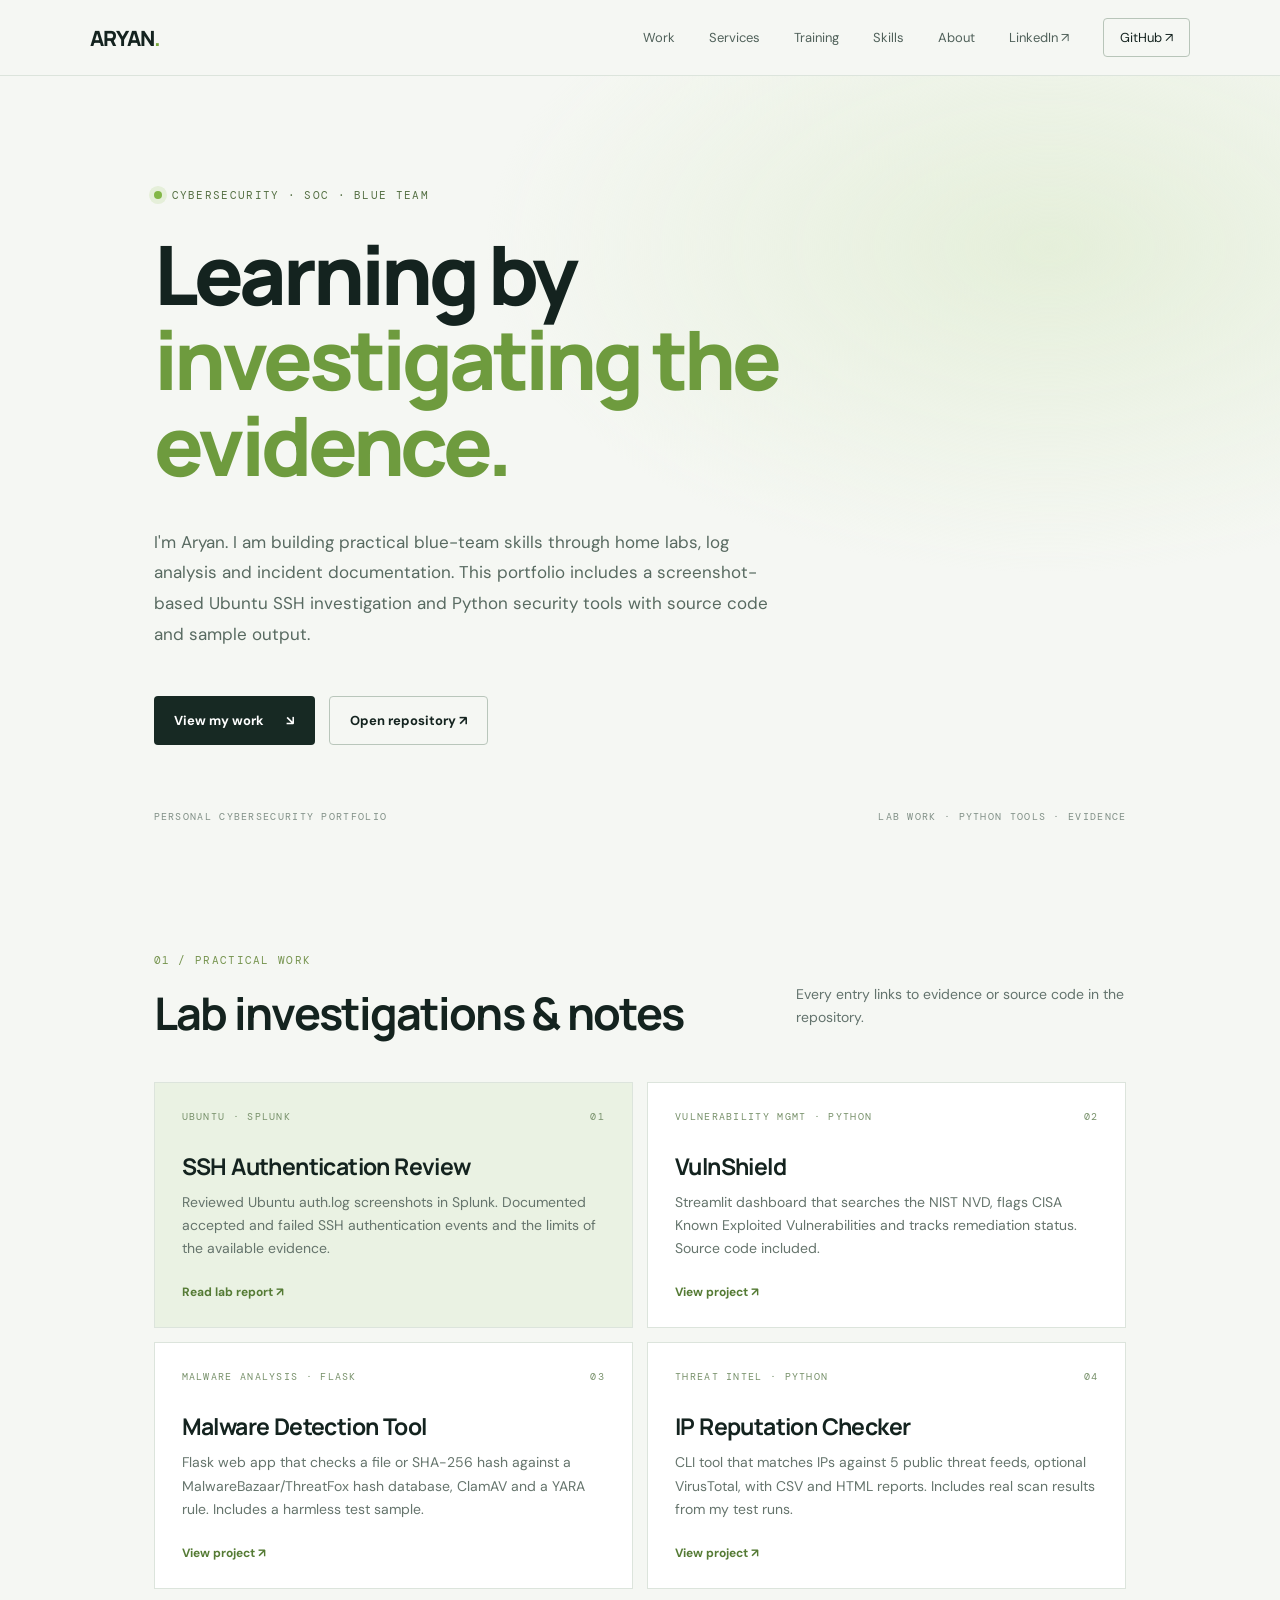
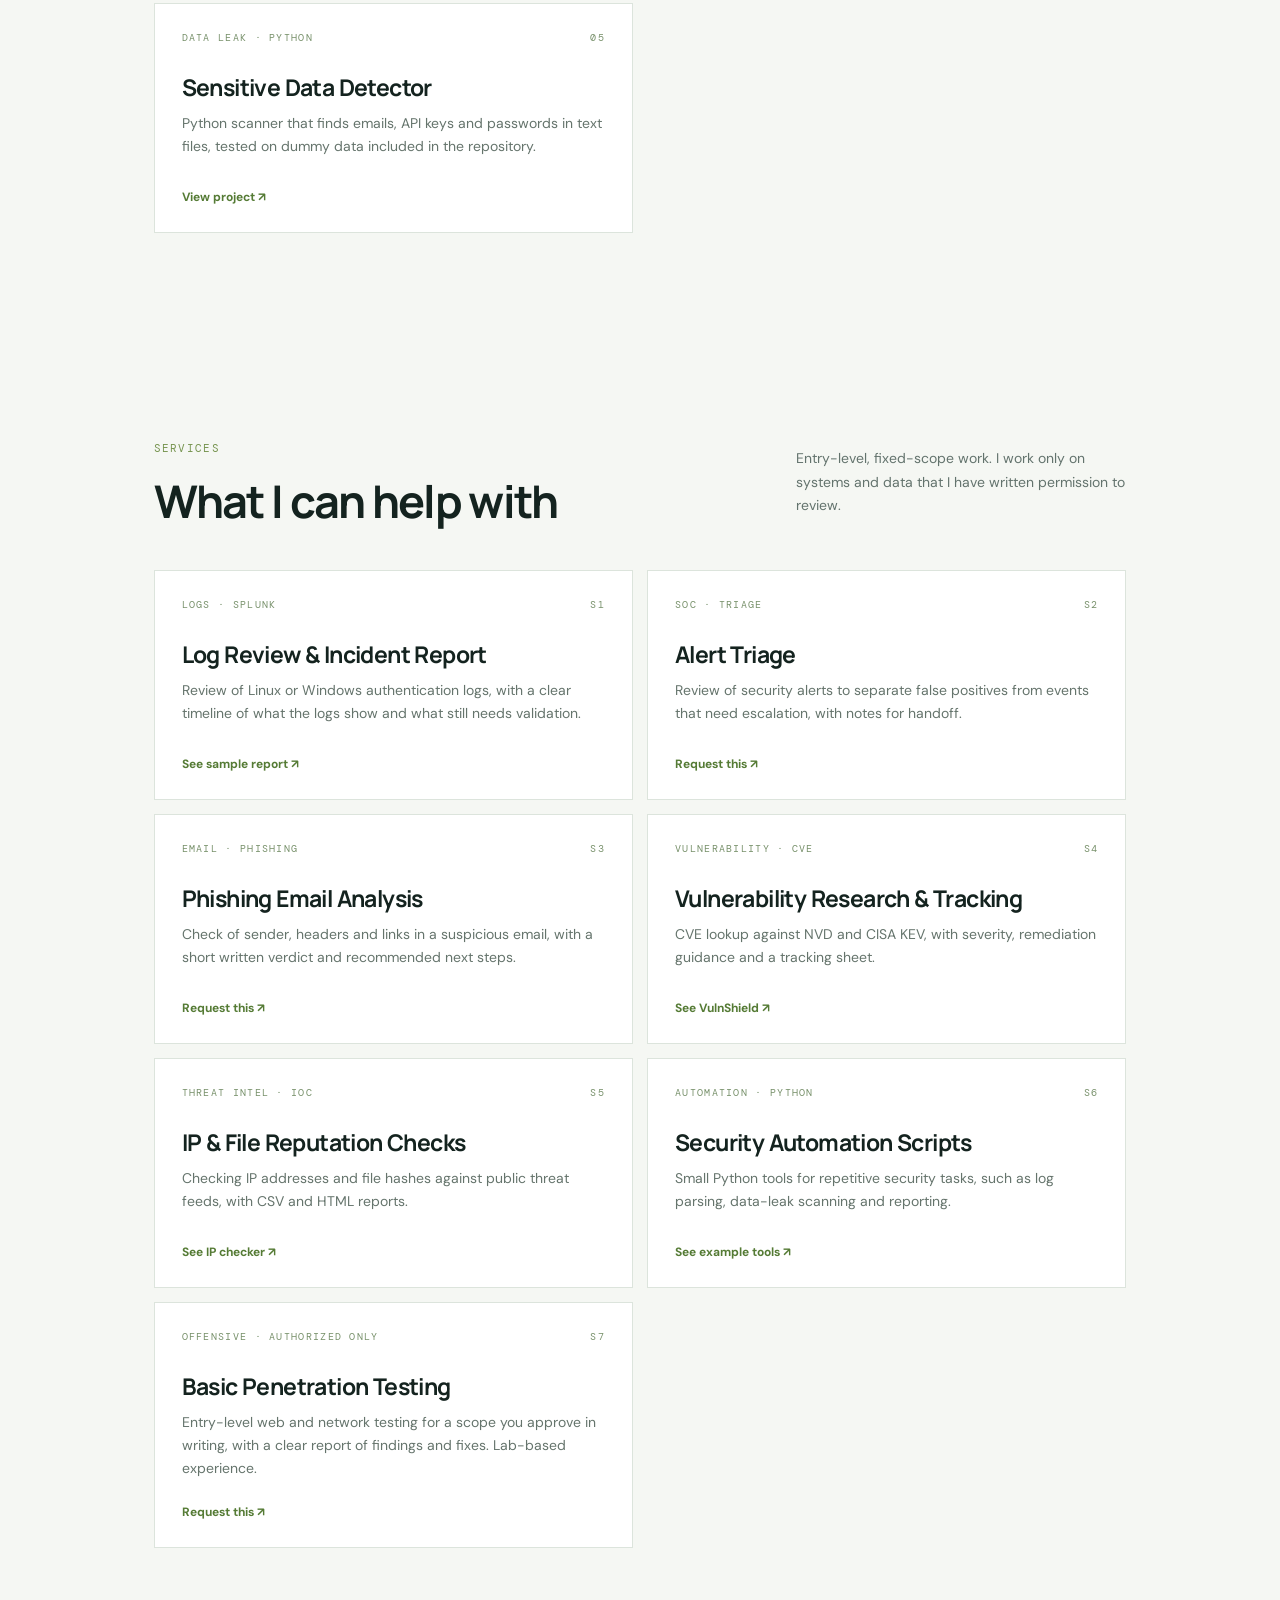
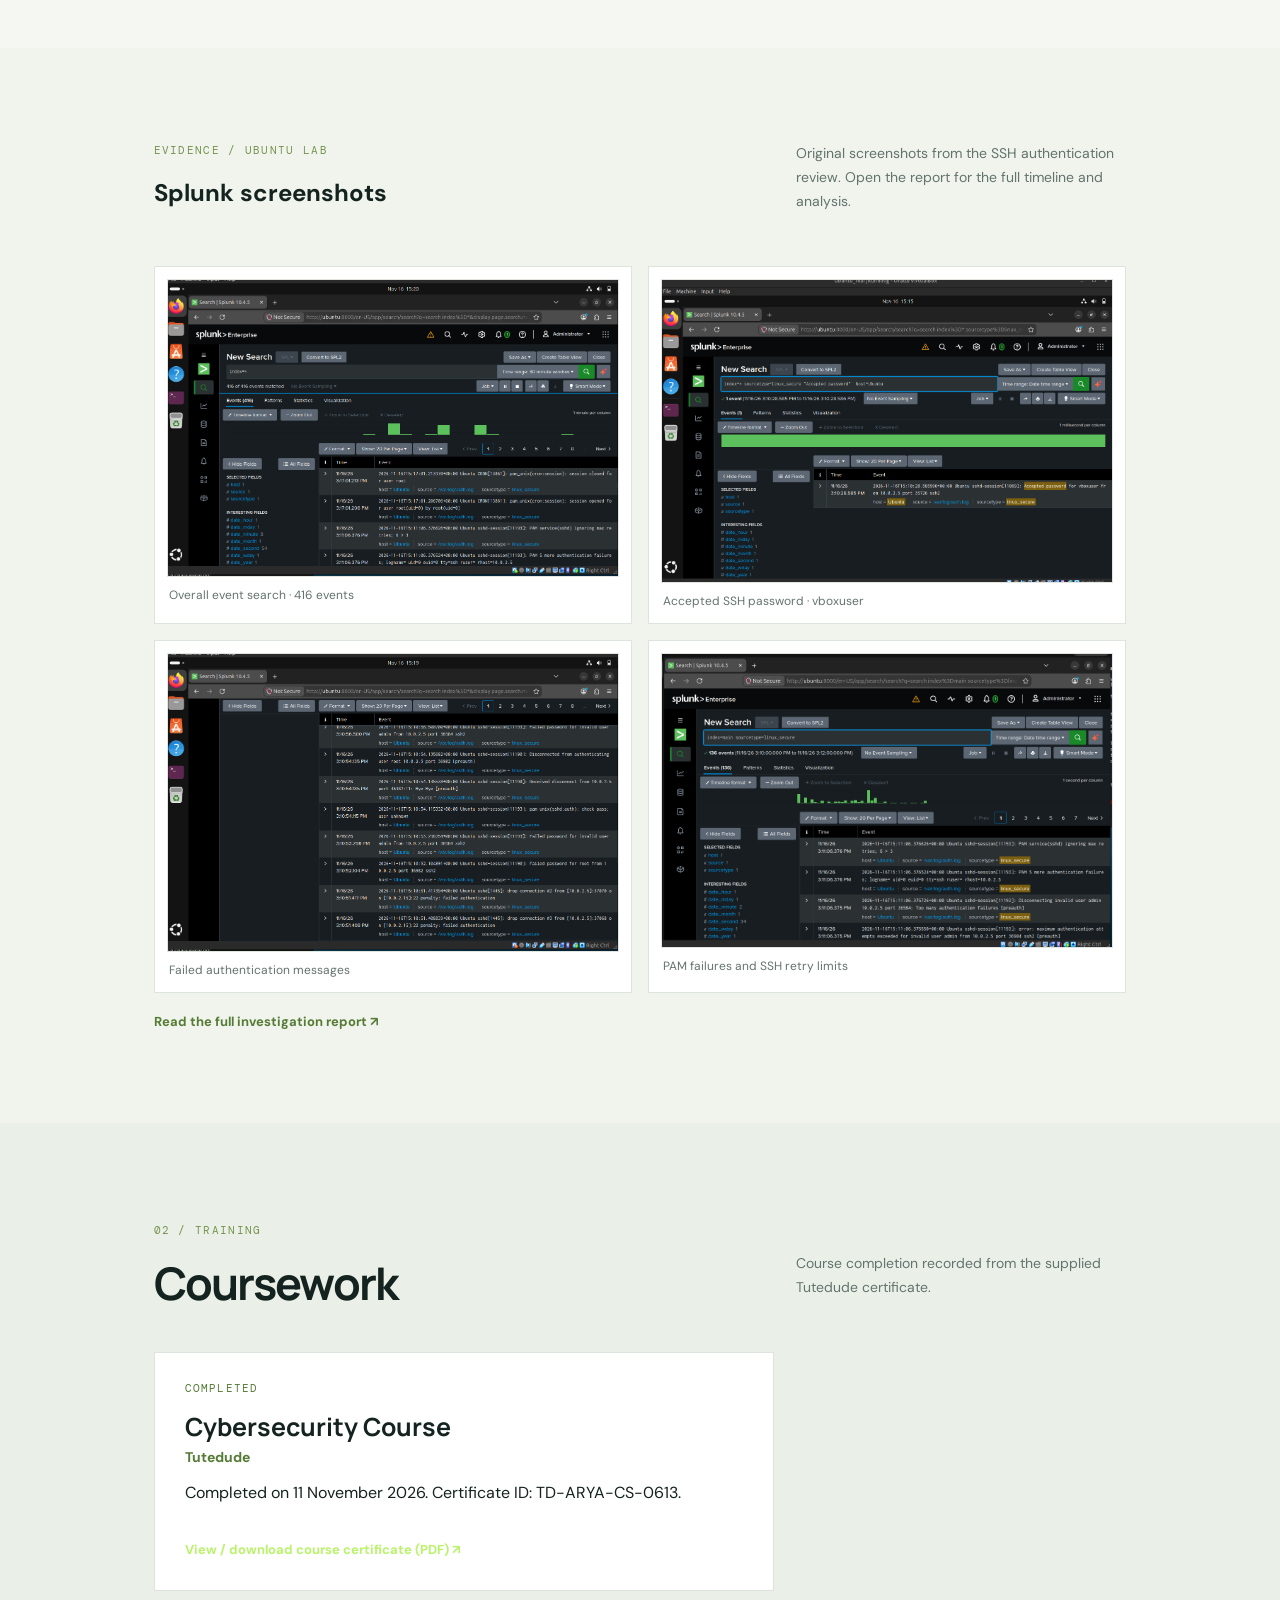
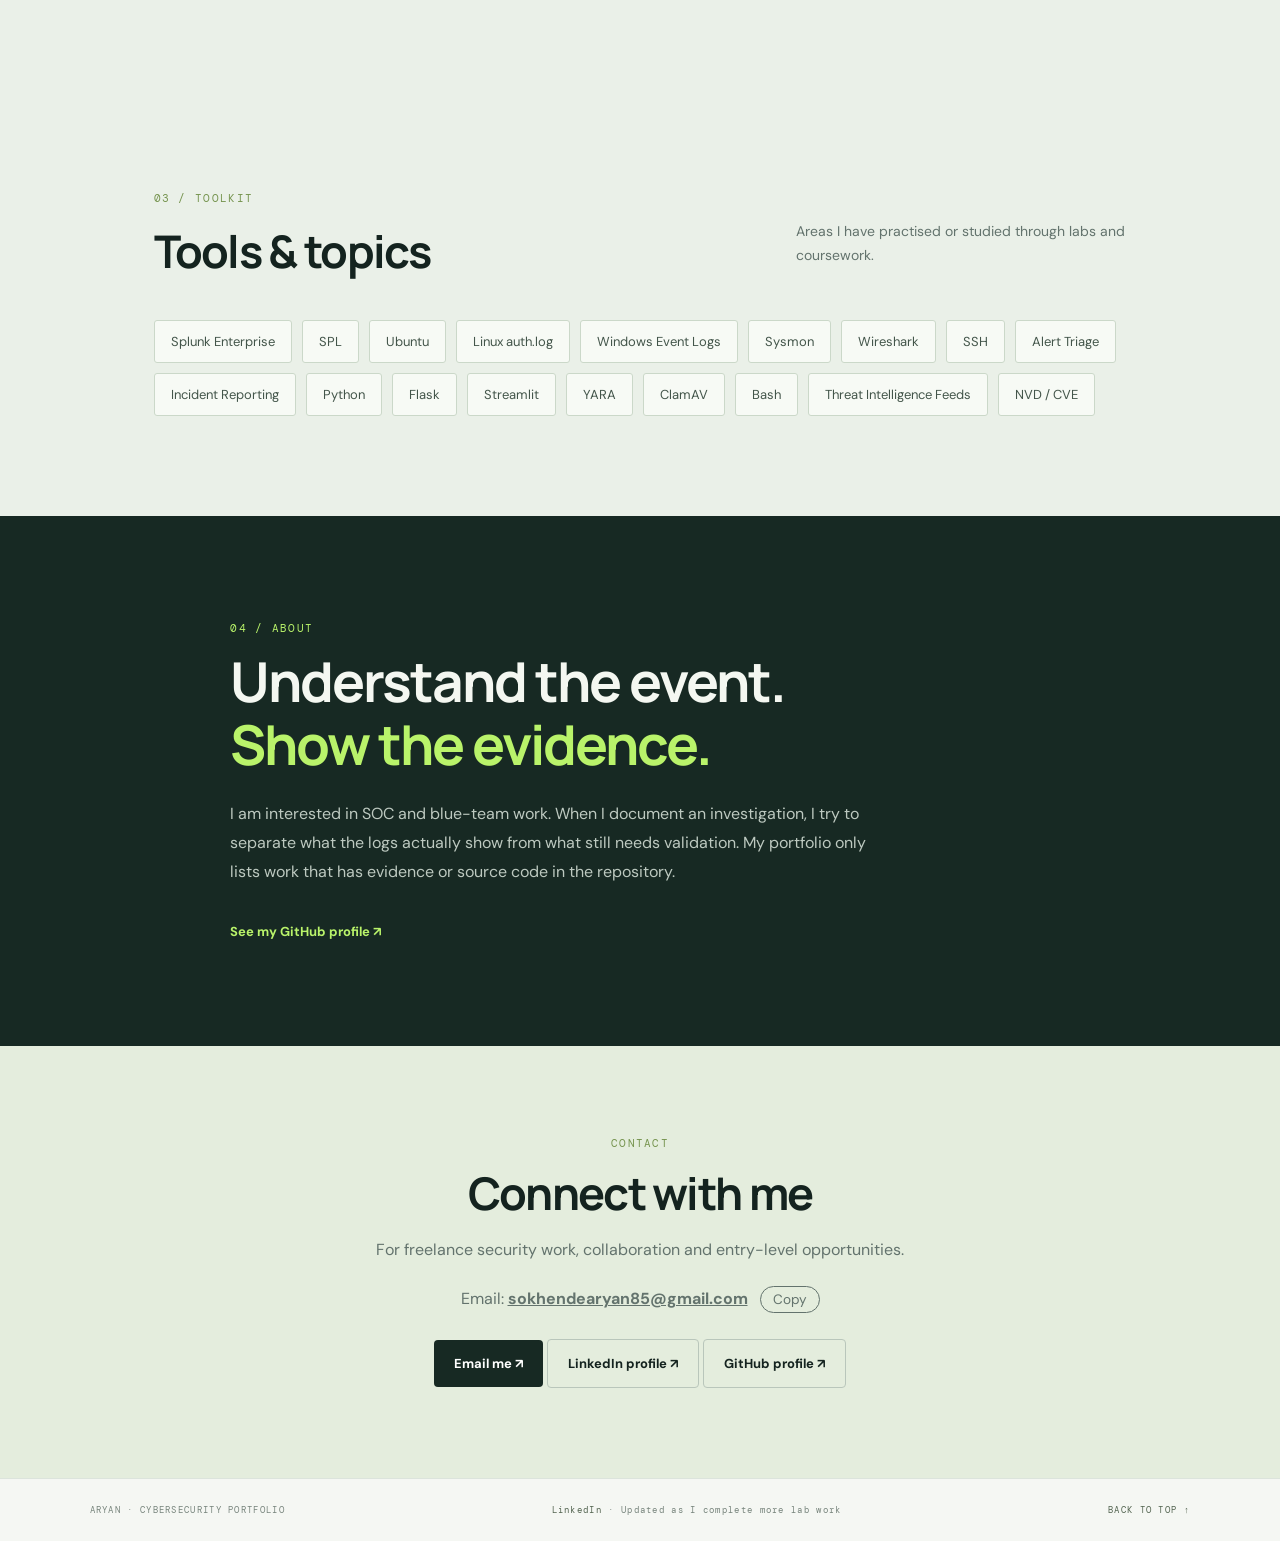
==== commit ba7a6e59: "Add files via upload" ====
--- a/index.html
+++ b/index.html
@@ -6,6 +6,11 @@
   <meta name="description" content="Aryan's cybersecurity portfolio: SOC lab investigations, Splunk, Ubuntu authentication logs and Python security tools.">
   <title>Aryan | Cybersecurity & SOC Portfolio</title>
   <link rel="stylesheet" href="styles.css">
+  <style>
+    .email-line{color:inherit}
+    .email-line strong{color:inherit;font-weight:700;text-decoration:underline;word-break:break-all}
+    .copy-email{margin-left:8px;padding:4px 12px;border-radius:999px;border:1px solid currentColor;background:transparent;color:inherit;font:inherit;font-size:.85em;cursor:pointer}
+  </style>
 </head>
 <body>
   <header class="topbar">
@@ -78,13 +83,13 @@
           <p>Review of Linux or Windows authentication logs, with a clear timeline of what the logs show and what still needs validation.</p>
           <span class="project-link">See sample report ↗</span>
         </a>
-        <a class="project" href="mailto:sokhendearyan85@gmail.com?subject=Alert%20triage%20request">
+        <a class="project" href="https://mail.google.com/mail/?view=cm&fs=1&to=sokhendearyan85@gmail.com&su=Alert%20triage%20request" target="_blank" rel="noopener noreferrer">
           <div class="project-meta"><span>SOC · TRIAGE</span><span>S2</span></div>
           <h3>Alert Triage</h3>
           <p>Review of security alerts to separate false positives from events that need escalation, with notes for handoff.</p>
           <span class="project-link">Request this ↗</span>
         </a>
-        <a class="project" href="mailto:sokhendearyan85@gmail.com?subject=Phishing%20email%20analysis%20request">
+        <a class="project" href="https://mail.google.com/mail/?view=cm&fs=1&to=sokhendearyan85@gmail.com&su=Phishing%20email%20analysis%20request" target="_blank" rel="noopener noreferrer">
           <div class="project-meta"><span>EMAIL · PHISHING</span><span>S3</span></div>
           <h3>Phishing Email Analysis</h3>
           <p>Check of sender, headers and links in a suspicious email, with a short written verdict and recommended next steps.</p>
@@ -108,7 +113,7 @@
           <p>Small Python tools for repetitive security tasks, such as log parsing, data-leak scanning and reporting.</p>
           <span class="project-link">See example tools ↗</span>
         </a>
-        <a class="project" href="mailto:sokhendearyan85@gmail.com?subject=Penetration%20testing%20request">
+        <a class="project" href="https://mail.google.com/mail/?view=cm&fs=1&to=sokhendearyan85@gmail.com&su=Penetration%20testing%20request" target="_blank" rel="noopener noreferrer">
           <div class="project-meta"><span>OFFENSIVE · AUTHORIZED ONLY</span><span>S7</span></div>
           <h3>Basic Penetration Testing</h3>
           <p>Entry-level web and network testing for a scope you approve in writing, with a clear report of findings and fixes. Lab-based experience.</p>
@@ -153,12 +158,22 @@
     <section class="contact">
       <div class="kicker">CONTACT</div>
       <h2>Connect with me</h2>
-      <p>For freelance security work, collaboration and entry-level opportunities. Email: <a class="text-link" href="mailto:sokhendearyan85@gmail.com">sokhendearyan85@gmail.com</a></p>
-      <a class="button primary" href="mailto:sokhendearyan85@gmail.com">Email me ↗</a>
+      <p>For freelance security work, collaboration and entry-level opportunities.</p>
+      <p class="email-line">Email: <strong id="email-text">sokhendearyan85@gmail.com</strong> <button type="button" class="copy-email" id="copy-email">Copy</button></p>
+      <a class="button primary" href="https://mail.google.com/mail/?view=cm&fs=1&to=sokhendearyan85@gmail.com" target="_blank" rel="noopener noreferrer">Email me ↗</a>
       <a class="button secondary" href="https://www.linkedin.com/in/aryan-sokhende-980186368/" target="_blank" rel="noopener noreferrer">LinkedIn profile ↗</a>
       <a class="button secondary" href="https://github.com/sokhendearyan85-crypto">GitHub profile ↗</a>
     </section>
   </main>
   <footer><span>ARYAN · CYBERSECURITY PORTFOLIO</span><span><a href="https://www.linkedin.com/in/aryan-sokhende-980186368/" target="_blank" rel="noopener noreferrer">LinkedIn</a> · Updated as I complete more lab work</span><a href="#home">BACK TO TOP ↑</a></footer>
+  <script>
+    (function(){var b=document.getElementById('copy-email');if(!b)return;
+      b.addEventListener('click',function(){
+        var t=document.getElementById('email-text').textContent.trim();
+        function done(){b.textContent='Copied ✓';setTimeout(function(){b.textContent='Copy';},2000);}
+        try{navigator.clipboard.writeText(t).then(done,function(){window.prompt('Copy this email:',t);});}
+        catch(e){window.prompt('Copy this email:',t);}
+      });})();
+  </script>
 </body>
-</html>
+</html>
